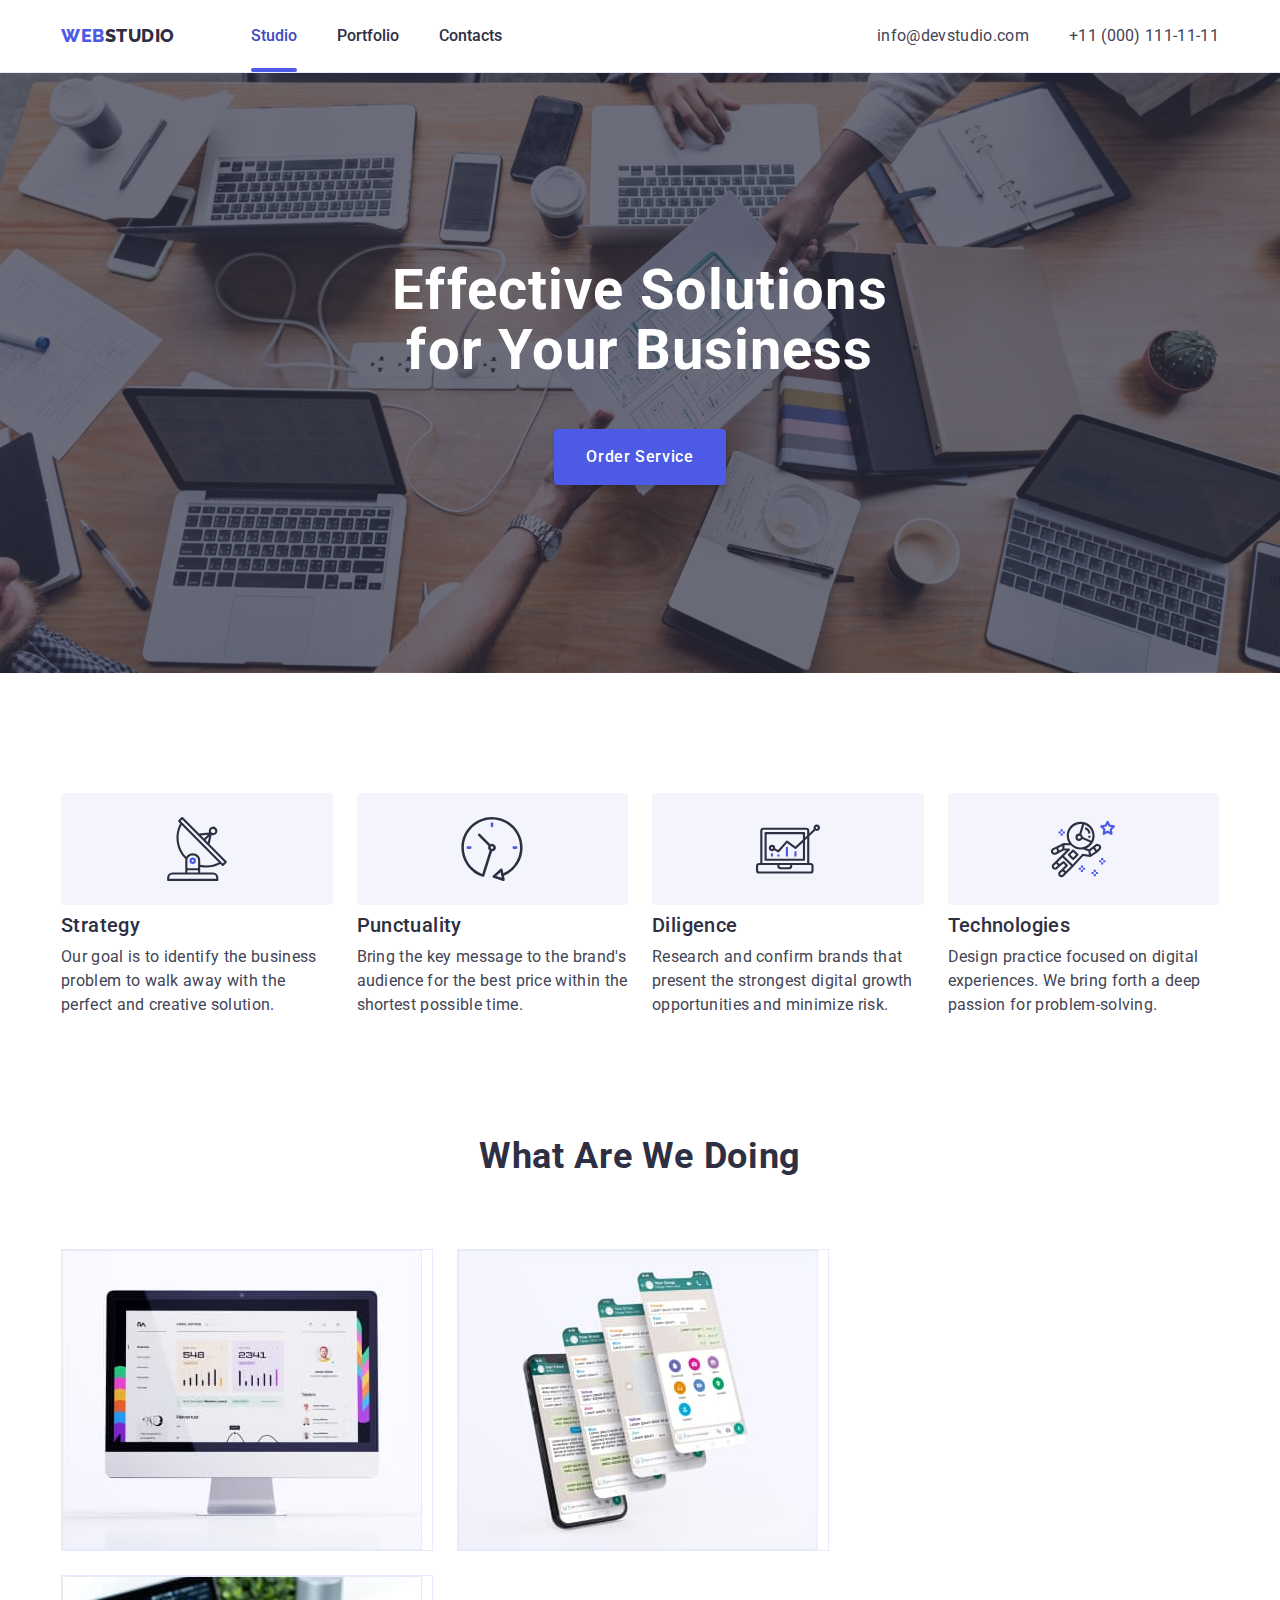
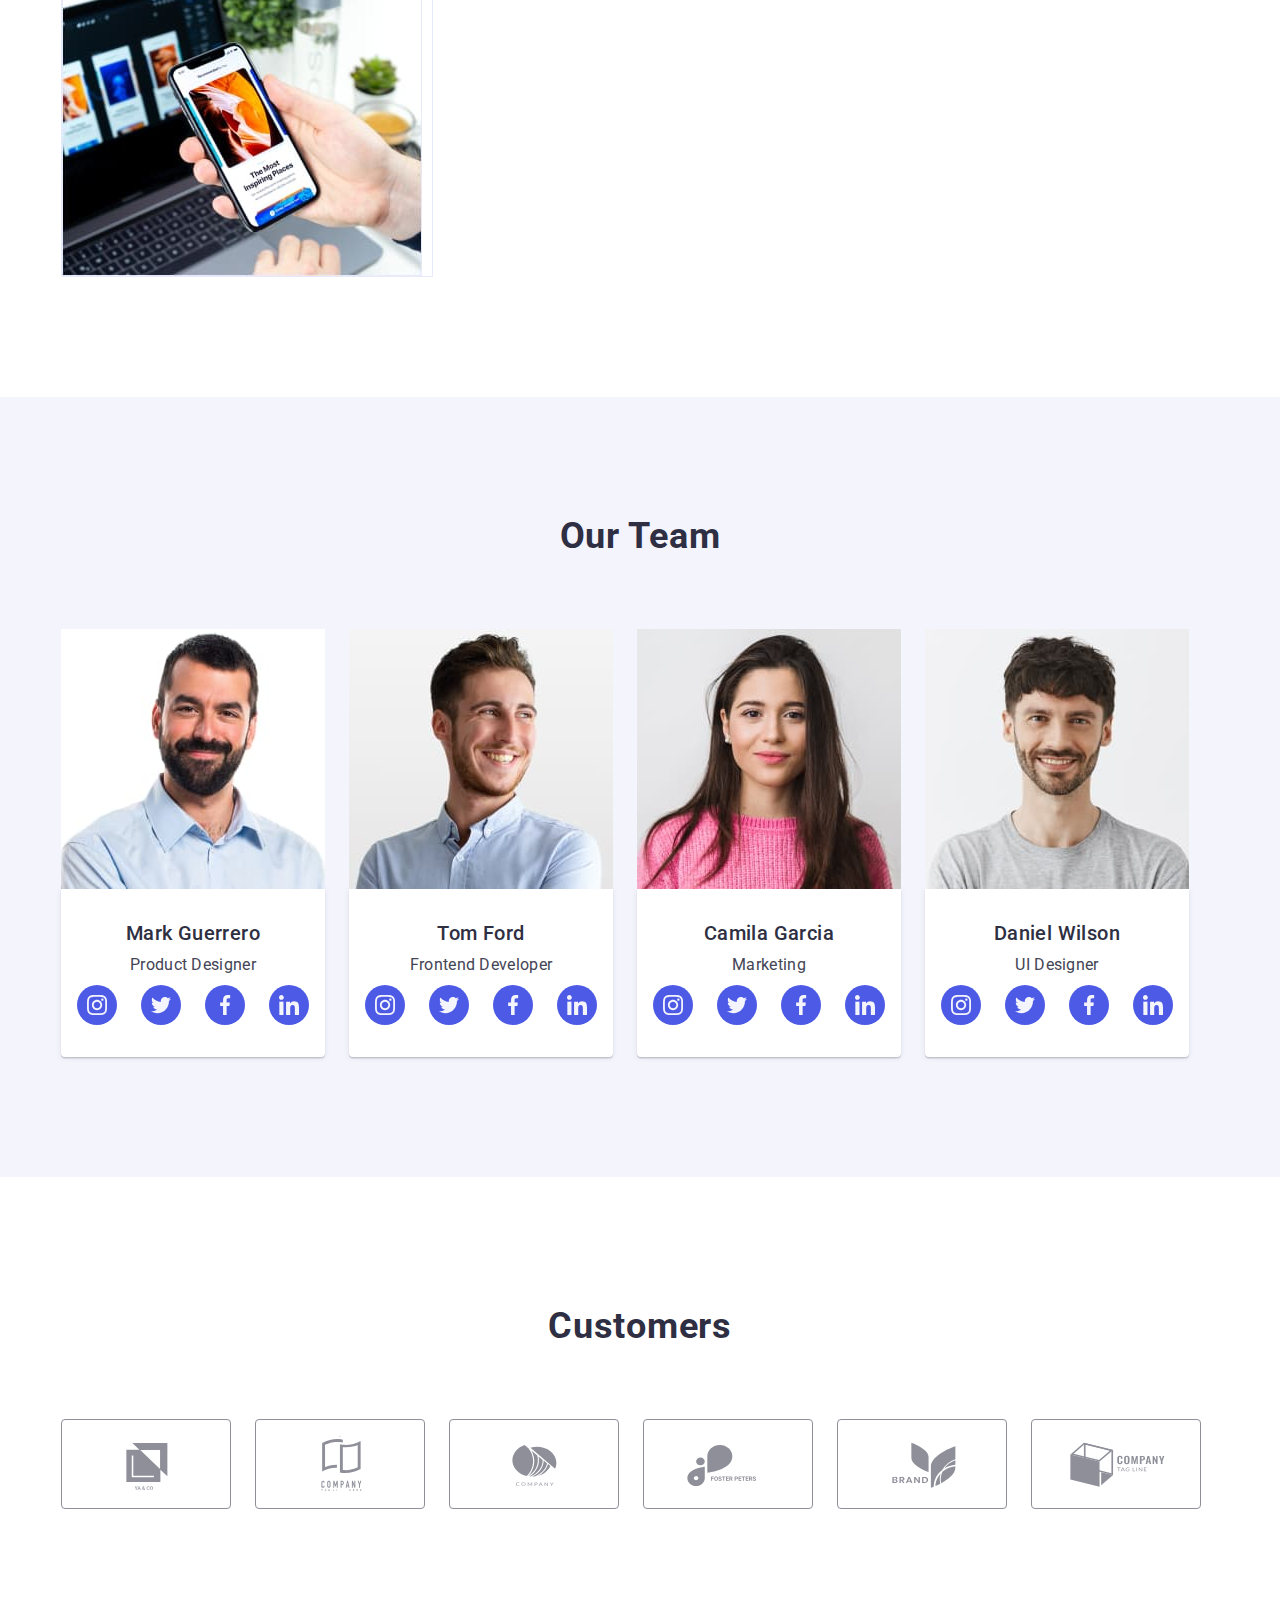
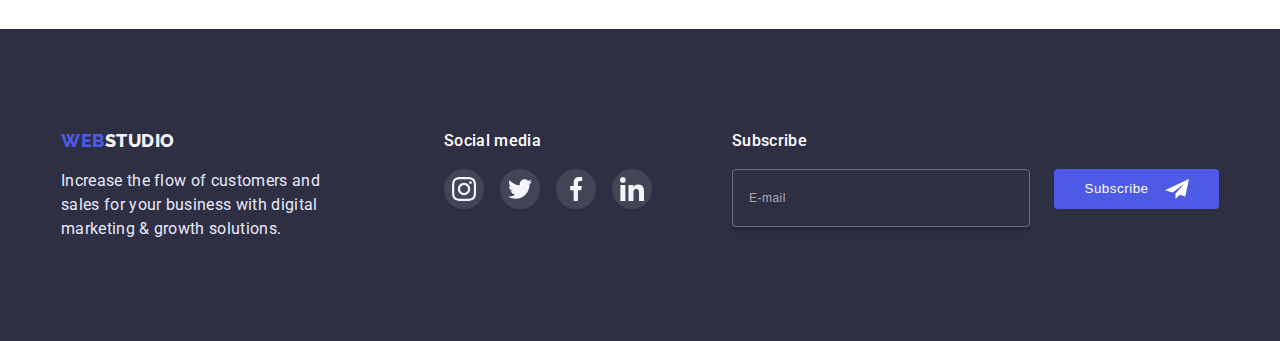
==== index.html @ 71da4181 "Initial commit" ====
<!DOCTYPE html>
<html lang="en">
  <head>
    <meta charset="UTF-8" />
    <meta http-equiv="X-UA-Compatible" content="IE=edge" />
    <meta name="viewport" content="width=device-width, initial-scale=1.0" />
    <title>WebStudio</title>
    <link rel="preconnect" href="https://fonts.googleapis.com" />
    <link rel="preconnect" href="https://fonts.gstatic.com" crossorigin />
    <link
      href="https://fonts.googleapis.com/css2?family=Raleway:wght@800&family=Roboto:wght@400;500;700&display=swap"
      rel="stylesheet"
    />
    <link rel="stylesheet" href="./css/styles.css" />
    <link
      rel="stylesheet"
      href="https://cdnjs.cloudflare.com/ajax/libs/modern-normalize/1.1.0/modern-normalize.min.css"
      integrity="sha512-wpPYUAdjBVSE4KJnH1VR1HeZfpl1ub8YT/NKx4PuQ5NmX2tKuGu6U/JRp5y+Y8XG2tV+wKQpNHVUX03MfMFn9Q=="
      crossorigin="anonymous"
      referrerpolicy="no-referrer"
    />
  </head>
  <body>
    <header class="header">
      <div class="container header-container">
        <a href="" class="logo logo-theme-light link">
          <span class="akcent">web</span>studio
        </a>
        <nav class="header-navigation">
          <ul class="header-list list">
            <li class="header-list-item">
              <a class="header-link link active" href="./index.html">
                Studio
              </a>
            </li>
            <li class="header-list-item">
              <a class="header-link link" href="./portfolio.html">
                Portfolio
              </a>
            </li>
            <li class="header-list-item">
              <a class="header-link link" href=""> Contacts </a>
            </li>
          </ul>
        </nav>
        <address class="header-address">
          <ul class="header-address-list list">
            <li class="header-address-item">
              <a class="header-mail link" href="mailto:info@devstudio.com">
                info@devstudio.com
              </a>
            </li>
            <li class="header-address-item">
              <a class="header-tel link" href="tel:+110001111111">
                +11 (000) 111-11-11
              </a>
            </li>
          </ul>
        </address>
      </div>
    </header>
    <main>
      <!--HERO-->
      <section class="hero">
        <div class="hero-box">
          <h1 class="hero-title">Effective Solutions for Your Business</h1>
          <button class="hero-btn" type="button" data-modal-open>
            Order Service
          </button>
        </div>
      </section>
      <!--Concept-->
      <section class="concept">
        <div class="container concept-container">
          <h2 class="visually-hidden">concept</h2>
          <ul class="concept-list list">
            <li class="concept-item icon-strategy">
              <h3 class="section-heading">Strategy</h3>
              <p class="section-description">
                Our goal is to identify the business problem to walk away with
                the perfect and creative solution.
              </p>
            </li>
            <li class="concept-item icon-punctuality">
              <h3 class="section-heading">Punctuality</h3>
              <p class="section-description">
                Bring the key message to the brand's audience for the best price
                within the shortest possible time.
              </p>
            </li>
            <li class="concept-item icon-diligence">
              <h3 class="section-heading">Diligence</h3>
              <p class="section-description">
                Research and confirm brands that present the strongest digital
                growth opportunities and minimize risk.
              </p>
            </li>
            <li class="concept-item icon-technologies">
              <h3 class="section-heading">Technologies</h3>
              <p class="section-description">
                Design practice focused on digital experiences. We bring forth a
                deep passion for problem-solving.
              </p>
            </li>
          </ul>
        </div>
      </section>
      <!--------------services-------------->
      <section class="services">
        <div class="container">
          <h2 class="services-title section-title">What Are We Doing</h2>
          <ul class="services-list list">
            <li class="services-img">
              <img src="./images/rectange-1a.jpg" alt="PC" width="360" />
            </li>

            <li class="services-img">
              <img
                src="./images/rectange-2a.jpg"
                alt="smartphone"
                width="360"
              />
            </li>
            <li class="services-img">
              <img src="./images/rectange-3a.jpg" alt="laptop" width="360" />
            </li>
          </ul>
        </div>
      </section>
      <!-----------------TEAM--------------------->
      <section class="team">
        <div class="container">
          <h2 class="team-title section-title">Our Team</h2>
          <ul class="team-container list">
            <li class="team-person">
              <img
                class="team-percon-img"
                src="./images/phototeam-1a.jpg"
                alt="Product Designer"
                width="264"
              />
              <div class="team-person-info">
                <h3 class="section-heading">Mark Guerrero</h3>
                <p class="team-person-text section-description">
                  Product Designer
                </p>

                <ul class="social-list">
                  <li class="social-list-item">
                    <a class="social-link" href="">
                      <svg class="social-icon" width="20" height="20">
                        <use href="./images/sprite.svg#icon-instagram"></use>
                      </svg>
                    </a>
                  </li>

                  <li>
                    <a class="social-link" href="">
                      <svg class="social-icon" width="20" height="20">
                        <use href="./images/sprite.svg#icon-twitter"></use>
                      </svg>
                    </a>
                  </li>

                  <li>
                    <a class="social-link" href="">
                      <svg class="social-icon" width="20" height="20">
                        <use href="./images/sprite.svg#icon-facebook"></use>
                      </svg>
                    </a>
                  </li>

                  <li>
                    <a class="social-link" href="">
                      <svg class="social-icon" width="20" height="20">
                        <use href="./images/sprite.svg#icon-linkedin"></use>
                      </svg>
                    </a>
                  </li>
                </ul>
              </div>
            </li>

            <li class="team-person">
              <img
                class="team-percon-img"
                src="./images/phototeam-2a.jpg"
                alt="Frontend Developer"
                width="264"
              />
              <div class="team-person-info">
                <h3 class="section-heading">Tom Ford</h3>
                <p class="team-person-text section-description">
                  Frontend Developer
                </p>
                <ul class="social-list">
                  <li class="social-list-item">
                    <a class="social-link" href="">
                      <svg class="social-icon" width="20" height="20">
                        <use href="./images/sprite.svg#icon-instagram"></use>
                      </svg>
                    </a>
                  </li>

                  <li>
                    <a class="social-link" href="">
                      <svg class="social-icon" width="20" height="20">
                        <use href="./images/sprite.svg#icon-twitter"></use>
                      </svg>
                    </a>
                  </li>

                  <li>
                    <a class="social-link" href="">
                      <svg class="social-icon" width="20" height="20">
                        <use href="./images/sprite.svg#icon-facebook"></use>
                      </svg>
                    </a>
                  </li>

                  <li>
                    <a class="social-link" href="">
                      <svg class="social-icon" width="20" height="20">
                        <use href="./images/sprite.svg#icon-linkedin"></use>
                      </svg>
                    </a>
                  </li>
                </ul>
              </div>
            </li>

            <li class="team-person">
              <img
                class="team-percon-img"
                src="./images/phototeam-3a.jpg"
                alt="Marketing"
                width="264"
              />
              <div class="team-person-info">
                <h3 class="section-heading">Camila Garcia</h3>
                <p class="team-person-text section-description">Marketing</p>
                <ul class="social-list">
                  <li class="social-list-item">
                    <a class="social-link" href="">
                      <svg class="social-icon" width="20" height="20">
                        <use href="./images/sprite.svg#icon-instagram"></use>
                      </svg>
                    </a>
                  </li>

                  <li>
                    <a class="social-link" href="">
                      <svg class="social-icon" width="20" height="20">
                        <use href="./images/sprite.svg#icon-twitter"></use>
                      </svg>
                    </a>
                  </li>

                  <li>
                    <a class="social-link" href="">
                      <svg class="social-icon" width="20" height="20">
                        <use href="./images/sprite.svg#icon-facebook"></use>
                      </svg>
                    </a>
                  </li>

                  <li>
                    <a class="social-link" href="">
                      <svg class="social-icon" width="20" height="20">
                        <use href="./images/sprite.svg#icon-linkedin"></use>
                      </svg>
                    </a>
                  </li>
                </ul>
              </div>
            </li>

            <li class="team-person">
              <img
                class="team-percon-img"
                src="./images/phototeam-4a.jpg"
                alt="UI Designer"
                width="264"
              />
              <div class="team-person-info">
                <h3 class="section-heading">Daniel Wilson</h3>
                <p class="team-person-text section-description">UI Designer</p>
                <ul class="social-list">
                  <li class="social-list-item">
                    <a class="social-link" href="">
                      <svg class="social-icon" width="20" height="20">
                        <use href="./images/sprite.svg#icon-instagram"></use>
                      </svg>
                    </a>
                  </li>

                  <li>
                    <a class="social-link" href="">
                      <svg class="social-icon" width="20" height="20">
                        <use href="./images/sprite.svg#icon-twitter"></use>
                      </svg>
                    </a>
                  </li>

                  <li>
                    <a class="social-link" href="">
                      <svg class="social-icon" width="20" height="20">
                        <use href="./images/sprite.svg#icon-facebook"></use>
                      </svg>
                    </a>
                  </li>

                  <li>
                    <a class="social-link" href="">
                      <svg class="social-icon" width="20" height="20">
                        <use href="./images/sprite.svg#icon-linkedin"></use>
                      </svg>
                    </a>
                  </li>
                </ul>
              </div>
            </li>
          </ul>
        </div>
      </section>
      <!------------------Customers---------------->
      <section class="customers">
        <div class="container">
          <h2 class="customers-title section-title">Customers</h2>
          <ul class="customers-container list">
            <li class="customers-item">
              <a class="customers-logo" href="">
                <svg class="customers-img">
                  <use href="./images/sprite.svg#icon-Logo-klients-yaco"></use>
                </svg>
              </a>
            </li>

            <li class="customers-item">
              <a class="customers-logo" href="">
                <svg class="customers-img">
                  <use
                    href="./images/sprite.svg#icon-Logo-klients-taglinehere"
                  ></use>
                </svg>
              </a>
            </li>

            <li class="customers-item">
              <a class="customers-logo" href="">
                <svg class="customers-img">
                  <use
                    href="./images/sprite.svg#icon-Logo-klients-company"
                  ></use>
                </svg>
              </a>
            </li>

            <li class="customers-item">
              <a class="customers-logo" href="">
                <svg class="customers-img">
                  <use
                    href="./images/sprite.svg#icon-Logo-klients-foster"
                  ></use>
                </svg>
              </a>
            </li>
            <li class="customers-item">
              <a class="customers-logo" href="">
                <svg class="customers-img">
                  <use href="./images/sprite.svg#icon-Logo-klients-brand"></use>
                </svg>
              </a>
            </li>
            <li class="customers-item">
              <a class="customers-logo" href="">
                <svg class="customers-img">
                  <use
                    href="./images/sprite.svg#icon-Logo-klients-tagline"
                  ></use>
                </svg>
              </a>
            </li>
          </ul>
        </div>
      </section>
    </main>
    <!----------------------FOOTER----------------->
    <footer class="footer">
      <div class="footer-container container">
        <div class="footer-logo-box">
          <a class="logo logo-theme-dark link" href=""
            ><span class="akcent">web</span>studio</a
          >
          <p class="footer-text">
            Increase the flow of customers and sales for your business with
            digital marketing & growth solutions.
          </p>
        </div>

        <div class="footer-social-box">
          <p class="footer-heading">Social media</p>
          <ul class="footer-social-list">
            <li class="footer-social-item">
              <a class="social-link" href="">
                <svg class="social-icon" width="24" height="24">
                  <use href="./images/sprite.svg#icon-instagram"></use>
                </svg>
              </a>
            </li>
            <li class="footer-social-item">
              <a class="social-link" href="">
                <svg class="social-icon" width="24" height="24">
                  <use href="./images/sprite.svg#icon-twitter"></use>
                </svg>
              </a>
            </li>
            <li class="footer-social-item">
              <a class="social-link" href="">
                <svg class="social-icon" width="24" height="24">
                  <use href="./images/sprite.svg#icon-facebook"></use>
                </svg>
              </a>
            </li>

            <li class="footer-social-item">
              <a class="social-link" href="">
                <svg class="social-icon" width="24" height="24">
                  <use href="./images/sprite.svg#icon-linkedin"></use>
                </svg>
              </a>
            </li>
          </ul>
        </div>
        <div>
          <p class="footer-heading">Subscribe</p>
          <form class="footer-subscribe-box">
            <input
              type="email"
              class="subscribe-input"
              name="subscribe-email"
              placeholder="E-mail"
            />
            <button class="btn-subscribe" type="submit">Subscribe</button>
          </form>
        </div>
      </div>
    </footer>
    <!--Modal--------------->
    <div class="backdrop is-hidden" data-modal>
      <div class="modal">
        <button class="btn-modal-close" type="button" data-modal-close>
          <svg class="modal-close-icon">
            <use href="./images/sprite.svg#icon-close-black-modal"></use>
          </svg>
        </button>
        <!--Modal-Form------------>
        <form class="modal-form">
          <p class="modal-title">
            Leave your contacts and we will call you back
          </p>
          <label class="modal-field-label">
            <span class="modal-input-text">Name</span>
            <span class="modal-input-wrap-span">
              <input
                class="modal-input"
                name="user-name"
                type="text"
                required
                pattern="^[a-zA-Zа-Я]+$"
                minlength="2"
              />
              <svg class="modal-input-icon pers">
                <use href="./images/sprite.svg#icon-modal-person-black"></use>
              </svg>
            </span>
          </label>

          <label class="modal-input-text" for="Phone">Phone</label>
          <div class="modal-input-wrap-div">
            <input
              class="modal-input"
              name="user-phone"
              type="tel"
              required
              pattern="[0-9]{3}-[0-9]{3}-[0-9]{2}-[0-9]{2}"
              title="xxx-xxx-xx-xx"
              id="Phone"
            />
            <svg class="modal-input-icon phone">
              <use href="./images/sprite.svg#icon-modal-phone-black"></use>
            </svg>
          </div>

          <label class="modal-input-text" for="email">Email</label>
          <div class="modal-input-wrap-div">
            <input
              class="modal-input"
              name="user-email"
              type="email"
              id="email"
            />
            <svg class="modal-input-icon email">
              <use href="./images/sprite.svg#icon-modal-email-black"></use>
            </svg>
          </div>

          <label class="modal-field">
            <span class="modal-input-text"> Comment </span>
            <textarea
              name="user-messege"
              class="modal-form-message"
              placeholder="Text input"
            ></textarea>
          </label>

          <input
            id="user-policy"
            type="checkbox"
            name="user-policy"
            class="modal-form-check visually-hidden"
          />
          <label for="user-policy" class="modal-form-check-desc"
            >I accept the terms and conditions of the&nbsp;<a
              class="policy-link"
              href=""
              >Privacy Policy</a
            >
          </label>

          <button type="submit" class="btn-modal-send">Send</button>
        </form>
      </div>
    </div>

    <script src="./js/modal.js"></script>
  </body>
</html>
---- css/styles.css ----
:root {
  --main-title-color: #2e2f42;
  --second-title-color: #434455;
  --akcent-color: #404bbf;
  --color-theme-dark: #ffffff;
  --theme-dark: #4d5ae5;
  --logo-color-light: #f4f4fd;
  --text-color-light: #e7e9fc;
  --typical-lh: 1.5;
  --typical-ls: 0.02em;
  --custommers-color-norm: #8e8f99;
  --max-width-section: 1440px;
  --h-timing-duration: 250ms;
  --h-timing-function: cubic-bezier(0.4, 0, 0.2, 1);
}

.list {
  list-style: none;
}
.link {
  text-decoration: none;
}
body {
  font-family: 'Roboto', sans-serif;
  margin: 0;
}
/*--Reset settings--*/
h1,
h2,
h3,
p {
  margin-top: 0;
  margin-bottom: 0;
}
ul,
ol {
  margin-top: 0;
  margin-bottom: 0;
  padding-left: 0;
}
img {
  display: block;
}
button {
  cursor: pointer;
}

address {
  font-style: normal;
}
/*---------------------------contanair--*/
.container {
  width: 1158px;
  margin-left: auto;
  margin-right: auto;
  padding-left: 15px;
  padding-right: 15px;
}

/*---------------------------------COMPONENTS--*/
.section-title {
  font-size: 36px;
  line-height: 1.11;
  letter-spacing: var(--typical-ls);
  color: var(--main-title-color);
  text-align: center;
}
.section-heading {
  font-size: 20px;
  font-weight: 500;
  line-height: 1.2;
  letter-spacing: var(--typical-ls);
  color: var(--main-title-color);
  margin-bottom: 8px;
}
.section-description {
  line-height: var(--typical-lh);
  letter-spacing: var(--typical-ls);
  color: var(--second-title-color);
}
.logo {
  font-family: 'Raleway', sans-serif;
  font-size: 18px;
  font-weight: 800;
  line-height: 1.33;
  letter-spacing: 0.03em;
  text-transform: uppercase;
}
.logo-theme-light {
  margin-right: 76px;

  color: var(--main-title-color);
}
.logo-theme-dark {
  /*--margin-bottom: 100px;--*/
  color: var(--logo-color-light);
}
.visually-hidden {
  position: absolute;
  width: 1px;
  height: 1px;
  margin: -1px;
  border: 0;
  padding: 0;

  white-space: nowrap;
  clip-path: inset(100%);
  clip: rect(0 0 0 0);
  overflow: hidden;
}
span.akcent {
  color: var(--theme-dark);
}
/*==================================\COMPONENTS=====*/

/*--------------------------------------HEADER------*/
.header {
  border-bottom: 1px solid var(--text-color-light);
}

.header-link {
  display: block;
  font-weight: 500;
  /*font-size: 16px;*/
  line-height: var(--typical-lh);
  color: var(--main-title-color);
  transition-property: color;
  transition-duration: var(--h-timing-duration);
  transition-timing-function: var(--h-timing-function);
}
.active {
  position: relative;
  color: var(--akcent-color);
}

.active::after {
  position: absolute;
  left: 0;
  bottom: -24px;
  content: '';
  display: block;

  width: 100%;
  height: 4px;
  background: var(--theme-dark);
  border-radius: 2px;

  /*margin: 0 auto;
  margin-top: 24px;*/
}

.header-link:hover,
.header-link:focus {
  color: var(--akcent-color);
}

.header-mail,
.header-tel {
  line-height: var(--typical-lh);
  letter-spacing: var(--typical-ls);
  color: var(--second-title-color);

  transition-property: color;
  transition-duration: var(--h-timing-duration);
  transition-timing-function: var(--h-timing-function);
}
.header-mail:hover,
.header-mail:focus {
  color: var(--akcent-color);
}
.header-tel:hover,
.header-tel:focus {
  color: var(--akcent-color);
}

.header-container {
  display: flex;
  align-items: center;
  /*justify-content: space-between;*/
  padding-top: 24px;
  padding-bottom: 24px;
}

.header-list {
  display: flex;
  gap: 40px;
}
/* як альтернатива для "gap" можливі варіанти: 
.header-list-item:not(:last-child) {
  margin-right: 40px;
}
або
.header-list .header-list-item + .header-list-item {
  margin-left: 40px;
}
--*/
.header-list-item {
  position: relative;
}

.header-address-list {
  display: flex;
  gap: 40px;
}
/*Або варіант відступу емейл та телеф: 
.header-address-item:not(:last-child) {
  margin-right: 40px;
}*/
.header-address {
  margin-left: auto;
}

/*=================================/HEADER======*/

/*---------------------------------------HERO----*/
.hero {
  padding-top: 188px;
  padding-bottom: 188px;

  background-color: var(--main-title-color);
  text-align: center;
  max-width: var(--max-width-section);
  margin-right: auto;
  margin-left: auto;

  background-image: linear-gradient(
      rgba(46, 47, 66, 0.7),
      rgba(46, 47, 66, 0.7)
    ),
    url(../images/people-office-heder-orig-min.jpg);
  background-repeat: no-repeat;
  background-position: center;
  background-size: cover;

  /*outline: 1px solid hsl(0, 95%, 50%);*/
}
.hero-box {
  margin-left: auto;
  margin-right: auto;

  width: 496px;
}
.hero-title {
  margin-bottom: 48px;

  font-family: 'Roboto';
  font-size: 56px;
  line-height: 1.07;
  letter-spacing: var(--typical-ls);
  color: var(--color-theme-dark);
}
.hero-btn {
  padding-top: 16px;
  padding-bottom: 16px;
  padding-left: 32px;
  padding-right: 32px;
  border-radius: 4px;
  border: none;

  font-family: inherit;
  font-size: 16px;
  font-weight: 500;
  line-height: var(--typical-lh);
  letter-spacing: 0.04em;
  color: var(--color-theme-dark);
  background-color: var(--theme-dark);
  box-shadow: 0px 4px 4px rgba(0, 0, 0, 0.15);

  transition-property: background-color;
  transition-duration: var(--h-timing-duration);
  transition-timing-function: var(--h-timing-function);
}

.hero-btn:hover,
.hero-btn:focus {
  background-color: var(--akcent-color);
  /*box-shadow: 0px 4px 4px rgba(0, 0, 0, 0.15);*/
}

/*================================/HERO=======*/

/*-----------------------------------Concept--*/
.concept {
  padding-top: 120px;
  padding-bottom: 120px;
}

.concept-list {
  display: flex;
  flex-wrap: wrap;
  gap: 24px;
}
/* Як варіант замість gap:
.concept-item {
  width: calc((100% - 72px) / 4);
  margin-right: 24px;
}
.concept-item:nth-child(4) {
  margin-right: 0;
}
*/
.concept-item {
  width: calc((100% - 72px) / 4);
}
.concept-item::before {
  display: block;
  content: '';
  height: 112px;
  border-radius: 4px;
  background-color: var(--logo-color-light);
  background-position: center;
  background-repeat: no-repeat;
  background-size: 64px;
  margin-bottom: 8px;
}
.icon-strategy::before {
  background-image: url(../images/antenna.svg);
}
.icon-punctuality::before {
  background-image: url(../images/clock.svg);
}
.icon-diligence::before {
  background-image: url(../images/diagram.svg);
}
.icon-technologies::before {
  background-image: url(../images/astronaut.svg);
}
/*--------------------------------------services--*/
.services {
  padding-bottom: 120px;
}
.services-list {
  display: flex;
  flex-wrap: wrap;
  gap: 24px;
}
.services-title {
  margin-bottom: 72px;
}
.services-img {
  border: 1px solid var(--text-color-light);
  width: calc((100% - 48px - 0px) / 3);
}

/*----------------------------------------TEAM----*/
.team {
  padding-top: 120px;
  padding-bottom: 120px;
  max-width: var(--max-width-section);
  margin-right: auto;
  margin-left: auto;

  background-color: var(--logo-color-light);
}
.team-title {
  margin-bottom: 72px;
}
.team-container {
  display: flex;
  flex-wrap: wrap;
  gap: 24px;
}
.team-person {
  max-width: calc((100% - 72px) / 4);
}
.team-person {
  /*text-align: center;*/
}

.team-person-info {
  padding-top: 32px;
  padding-bottom: 32px;
  box-shadow: 0px 1px 6px rgba(46, 47, 66, 0.08),
    0px 1px 1px rgba(46, 47, 66, 0.16), 0px 2px 1px rgba(46, 47, 66, 0.08);
  border-radius: 0px 0px 4px 4px;

  background-color: var(--color-theme-dark);
  text-align: center;
}
.team-person-text {
  margin-bottom: 8px;
}
.social-list {
  list-style: none;
  display: flex;
  justify-content: center;
  /*align-items: center;*/
  gap: 24px;
}
.social-list-item {
}
.social-link {
  display: flex;
  justify-content: center;
  align-items: center;
  width: 40px;
  height: 40px;
  border-radius: 50%;
}
.social-list .social-link {
  background-color: var(--theme-dark);

  transition-property: background-color;
  transition-duration: var(--h-timing-duration);
  transition-timing-function: var(--h-timing-function);
}
/*можна виконати як background-image у посиланні 
social-link задавши посиланню висоту і ширину,
 але не буде динамічного кольору*/

.social-link:hover,
.social-link:focus {
  background-color: var(--akcent-color);
}
.social-icon {
}
/*==========================================/TEAM===*/
/*------------------------------------------Customers--*/
.customers {
  padding-top: 130px;
  padding-bottom: 120px;
}
.customers-title {
  margin-bottom: 72px;
}
.customers-container {
  display: flex;
  flex-wrap: wrap;
  gap: 24px;
  /*justify-content: center;*/
}
.customers-item {
}
.customers-logo {
  display: flex;
  justify-content: center;
  align-items: center;
  width: 168px;
  height: 88px;
  border: 1px solid var(--custommers-color-norm);
  border-radius: 4px;

  transition-property: border-color;
  transition-duration: var(--h-timing-duration);
  transition-timing-function: var(--h-timing-function);
}
.customers-logo:hover,
.customers-logo:focus {
  border-color: var(--akcent-color);
}
.customers-img {
  width: 104px;
  height: 56px;
  fill: var(--custommers-color-norm);

  transition-property: fill;
  transition-duration: var(--h-timing-duration);
  transition-timing-function: var(--h-timing-function);
}
.customers-logo:hover .customers-img,
.customers-logo:focus .customers-img {
  fill: var(--akcent-color);
}

/*------------------------------------------FOOTER--*/
.footer {
  padding-top: 100px;
  padding-bottom: 100px;
  max-width: var(--max-width-section);
  margin-right: auto;
  margin-left: auto;

  background-color: var(--main-title-color);
}
.footer-text {
  margin-top: 16px;

  line-height: var(--typical-lh);
  letter-spacing: var(--typical-ls);
  color: var(--text-color-light);
  max-width: 264px;
}
.footer-container {
  display: flex;
}
.footer-logo-box {
  /*display: inline-block;*/
  margin-right: 120px;
}
.footer-social-box {
  margin-right: 80px;
  /*display: inline-block;
  max-width: 208px;
  vertical-align: top;*/
}
.footer-heading {
  font-weight: 500;
  line-height: var(--typical-lh);
  letter-spacing: var(--typical-ls);
  color: var(--color-theme-dark);
  margin-bottom: 16px;
  

}
.footer-social-list {
  list-style: none;
  display: flex;
  gap: 16px;
}
.footer-social-list .social-link {
  background-color: rgba(255, 255, 255, 0.1);
  transition-property: background-color;
  transition-duration: var(--h-timing-duration);
  transition-timing-function: var(--h-timing-function);
}
.footer-social-list .social-link:hover,
.footer-social-list .social-link:focus {
  background-color: #31d0aa;
}
.footer-social-item {
}

.footer-subscribe-box {
  display: flex;
  gap: 24px;
  }

.subscribe-input {
  width: 264px;
  height: 40px;
  color: var(--color-theme-dark);
  background-color: inherit;
  padding-top: 8px;
  padding-bottom: 8px;
  padding-left: 16px;
  padding-right: 16px;
  border: 1px solid rgba(255, 255, 255, 0.3);
  box-shadow: 0px 4px 4px rgba(0, 0, 0, 0.15);
  border-radius: 4px;
  drop-shadow
}
.subscribe-input::placeholder {
  font-weight: 400;
  font-size: 12px;
  line-height: 2;
  letter-spacing: 0.04em;
  color: rgba(255, 255, 255, 0.6);
  
  
  
}
.footer-subscribe-box {
  
}

.btn-subscribe {
  display: flex;
  gap: 16px;
  width: 165px;
  height: 40px;
  justify-content: center;
  align-items: center;
  font-weight: 500;
  line-height: var(--typical-lh);
  letter-spacing: 0.04em;
  color: var(--color-theme-dark);
  background: var(--theme-dark);
  border-radius: 4px;
  padding-top: 8px;
  padding-bottom: 8px;
  padding-left: 24px;
  padding-right: 24px;
  border-style:none ;
  transition: background-color var(--h-timing-duration) var(--h-timing-function);
}
.btn-subscribe:hover,
.btn-subscribe:focus {
  background-color: var(--akcent-color);
  /*box-shadow: 0px 4px 4px rgba(0, 0, 0, 0.15);*/
}
.btn-subscribe::after {
  content: "";
  display: block;
  width: 24px;
  height: 24px;
  background-color: inherit;
  background-image: url(../images/futer-send-icon.svg);
  background-repeat: no-repeat;
  background-position: 50% 50%;
  background-size: contain;
}

 
/*=========================================/FOOTER==*/
/*--------------------------------------PORTFOLIO---*/
.portfolio-section {
  padding-top: 96px;
  padding-bottom: 120px;
}
.portfolio-box {
}
.filter {
  margin-bottom: 72px;

  display: flex;
  gap: 24px;
  justify-content: center;
}
.filter-btn {
  padding: 12px 24px;

  color: var(--theme-dark);
  font-family: inherit;
  font-size: 16px;
  background-color: var(--logo-color-light);
  font-weight: 500;
  letter-spacing: 0.04em;
  line-height: var(--typical-lh);
  border: 1px solid var(--text-color-light);
  border-radius: 4px;

  transition-property: background-color, color, border-color, box-shadow;
  transition-duration: var(--h-timing-duration);
  transition-timing-function: var(--h-timing-function);
}
.filter-btn:hover,
.filter-btn:focus {
  background-color: var(--akcent-color);
  color: var(--color-theme-dark);
  border-color: transparent;
  box-shadow: 0px 3px 1px rgba(0, 0, 0, 0.1), 0px 2px 1px rgba(0, 0, 0, 0.08),
    0px 2px 2px rgba(0, 0, 0, 0.12);
}

.examples {
  display: flex;
  flex-wrap: wrap;
  gap: 24px;
}
.example {
  width: calc((100% - 48px) / 3);
  background: var(--color-theme-dark);
}
.example:not(:nth-child(-n + 3)) {
  margin-top: 24px;
}
.example-link {
  display: block;

  transition-property: box-shadow;
  transition-duration: var(--h-timing-duration);
  transition-timing-function: var(--h-timing-function);
}
.example-link:hover,
.example-link:focus {
  box-shadow: 0px 1px 6px rgba(46, 47, 66, 0.08),
    0px 1px 1px rgba(46, 47, 66, 0.16), 0px 2px 1px rgba(46, 47, 66, 0.08);
}
.example-img {
  width: 100%;
}

.exam-description {
  padding-top: 32px;
  padding-bottom: 32px;
  padding-left: 16px;
  padding-right: 16px;

  border-bottom: 1px solid var(--text-color-light);
  border-left: 1px solid var(--text-color-light);
  border-right: 1px solid var(--text-color-light);
}
.example-coment {
}
/*----------------------------------------Overlay--*/
.example-link-overlay {
  position: relative;
  overflow: hidden;
}
.overlay {
  position: absolute;
  top: 0;
  left: 0;
  height: 100%;
  overflow: auto;

  transform: translate(0, 100%);
  transition: transform var(--h-timing-duration) var(--h-timing-function);

  font-weight: 400;
  font-size: 16px;
  line-height: var(--typical-lh);
  letter-spacing: var(--typical-ls);
  color: var(--logo-color-light);
  background: var(--theme-dark);

  padding-top: 40px;
  padding-left: 32px;
  padding-right: 32px;
}
.example-link:hover .overlay,
.example-link:focus .overlay {
  transform: translate(0, 0);
}



/*----------------------------------------Modal--*/

.backdrop {
  position: fixed;
  top: 0;
  width: 100%;
  height: 100%;
  background-color: rgba(46, 47, 66, 0.4);
  transition: opacity 300ms linear, visibility 300ms linear;
}

.modal {
  position: absolute;
  top: 50%;
  left: 50%;
  transform: translate(-50%, -50%) scale(1);
  transition: transform 300ms linear;
  width: 408px;
  min-height: 576px;
  background: #fcfcfc;
  box-shadow: 0px 1px 1px rgba(0, 0, 0, 0.14), 0px 1px 3px rgba(0, 0, 0, 0.12),
    0px 2px 1px rgba(0, 0, 0, 0.2);
  border-radius: 4px;
  padding-top: 24px;
  padding-left: 24px;
  padding-right: 24px;
  padding-bottom: 24px;
}
/*--Стан схованої модалки:--*/
.backdrop.is-hidden .modal {
  transform: translate(-50%, -50%) scale(0);
}

.btn-modal-close {
  display: flex;
  justify-content: center;
  align-items: center;
  width: 24px;
  height: 24px;
  border-radius: 50%;
  background: var(--text-color-light);
  border: 1px solid rgba(0, 0, 0, 0.1);

  margin-left: auto;
  margin-bottom: 24px;
  padding: 0;
  transition: background var(--h-timing-duration) var(--h-timing-function);
}
.btn-modal-close:focus,
.btn-modal-close:hover {
  background: var(--akcent-color);
}
.modal-close-icon {
  width: 8px;
  height: 8px;
  transition: fill var(--h-timing-duration) var(--h-timing-function);
}
.btn-modal-close:focus .modal-close-icon,
.btn-modal-close:hover .modal-close-icon {
  fill: var(--color-theme-dark);
}
.is-hidden {
  opacity: 0;
  visibility: hidden;
  pointer-events: none;
}
/*--замість is-hidden можна display:none,
але він не анімується*/

/*-----------------------------------------Modal-Form--*/
.modal-form {
}
.modal-title {
  font-weight: 500;
  /*font-size: 16px;*/
  line-height: var(--typical-lh);
  letter-spacing: var(--typical-ls);
  color: var(--main-title-color);
  margin-bottom: 16px;
  text-align: center;
}
.modal-field-label {
  display: block;
  margin-bottom: 8px;
}
.modal-input-text {
  display: block;
  
  font-size: 12px;
  line-height: 1.33;
  color: var(--custommers-color-norm);
  letter-spacing: 0.04em;
  margin-bottom: 4px;
}
.modal-input-wrap-span {
  position: relative;
  /*--margin-bottom: 8px;--*/
  display: block;
}
.modal-input-wrap-div {
  position: relative;
  margin-bottom: 8px;
  display: block;
}

.modal-input {
  width: 100%;
  height: 40px;
  border: 1px solid rgba(33, 33, 33, 0.2);
  border-radius: 4px;
  padding-left: 38px;
  padding-right: 16px;
  padding-top: 8px;
  padding-bottom: 8px;
  transition: border-color var(--h-timing-duration);
}
.modal-input:focus {
  outline: none;
  border-color: var(--theme-dark);
}
.modal-input:focus + .modal-input-icon {
  fill: var(--theme-dark);
}
.modal-input-icon {
  position: absolute;
  top: 50%;
  left: 16px;
  transform: translatey(-50%);
  transition: background-color var(--h-timing-duration) var(--h-timing-function);
}
.pers {
  width: 18px;
  height: 18px;
}
.phone,
.email {
  width: 18px;
  height: 24px;
}
.modal-field {
  display: block;
  margin-bottom: 16px;
}
.btn-modal-send {
  min-width: 169px;
  height: 56px;
  background: var(--theme-dark);
  font-weight: 500;
  /*font-size: 16px;*/
  line-height: var(--typical-lh);
  box-shadow: 0px 4px 4px rgba(0, 0, 0, 0.15);
  border-radius: 4px;
  border-style: none;
  color: var(--color-theme-dark);
  letter-spacing: 0.04em;
  /*--text-align: center;--*/
  padding-left: 16px;
  padding-right: 16px;

  display: block;
  margin-left: auto;
  margin-right: auto;
  transition: background-color var(--h-timing-duration) var(--h-timing-function);
}

.btn-modal-send:hover,
.btn-modal-send:focus {
  background-color: var(--akcent-color);
 }
.modal-form-message {
  width: 100%;
  height: 120px;
  resize: none;
  border: 1px solid rgba(33, 33, 33, 0.2);
  border-radius: 4px;
  padding-top: 8px;
  padding-bottom: 8px;
  padding-left: 16px;
  padding-right: 16px;
  transition: border-color var(--h-timing-duration);
  display: block;
  
}
/*--Зміна властивостей текста placeholder--*/
.modal-form-message::placeholder {
  font-size: 12px;
  line-height: 1.33;
  color: rgba(117, 117, 117, 0.5);
}

.modal-form-message:focus {
  outline: none;
  border-color: var(--theme-dark);
  letter-spacing: 0.04em;
  
}

.modal-form-check-desc {
  display: flex;
  align-items: center;

  
  font-size: 12px;
  line-height: 1.33;
  letter-spacing: 0.04em;
  color: #757575;
  margin-bottom: 24px;
}
/*--Створення пробілу (коли схлопнулись флекс елементи з текстом)
&nbsp - це оригінальний пробіл від браузера--*/
.policy-link {
  color: var(--theme-dark);
}
.modal-form-check-desc::before {
  content: '';
  width: 16px;
  height: 16px;
  border: 1.25px solid var(--main-title-color);
  border-radius: 2px;
  margin-right: 8px;
  display: block;
}
.modal-form-check:checked + .modal-form-check-desc::before {
  background-color: var(--akcent-color);
  border: 1.25px solid var(--akcent-color);
  border-radius: 2px;
  background-image: url(../images/modal-sign-mark.svg);
  background-repeat: no-repeat;
  background-position: 50% 50%;
}
/*--Сховати оригінальний чекбокс - додати йому клас --*/
/*--Фокус на чекбокс - (має бути на інтерактивних елементах) -
на бефор повісити фокус не можна. Робимо фейковий фокус--*/
.modal-form-check:focus + .modal-form-check-desc::before {
  outline: none;
  border-color: var(--theme-dark);
}
/*--інший варіант фейкового фокусу - створити лейбл, вставити 
svg іконку з опасіті 0, і при чек змінювати опасіті на 1--*/
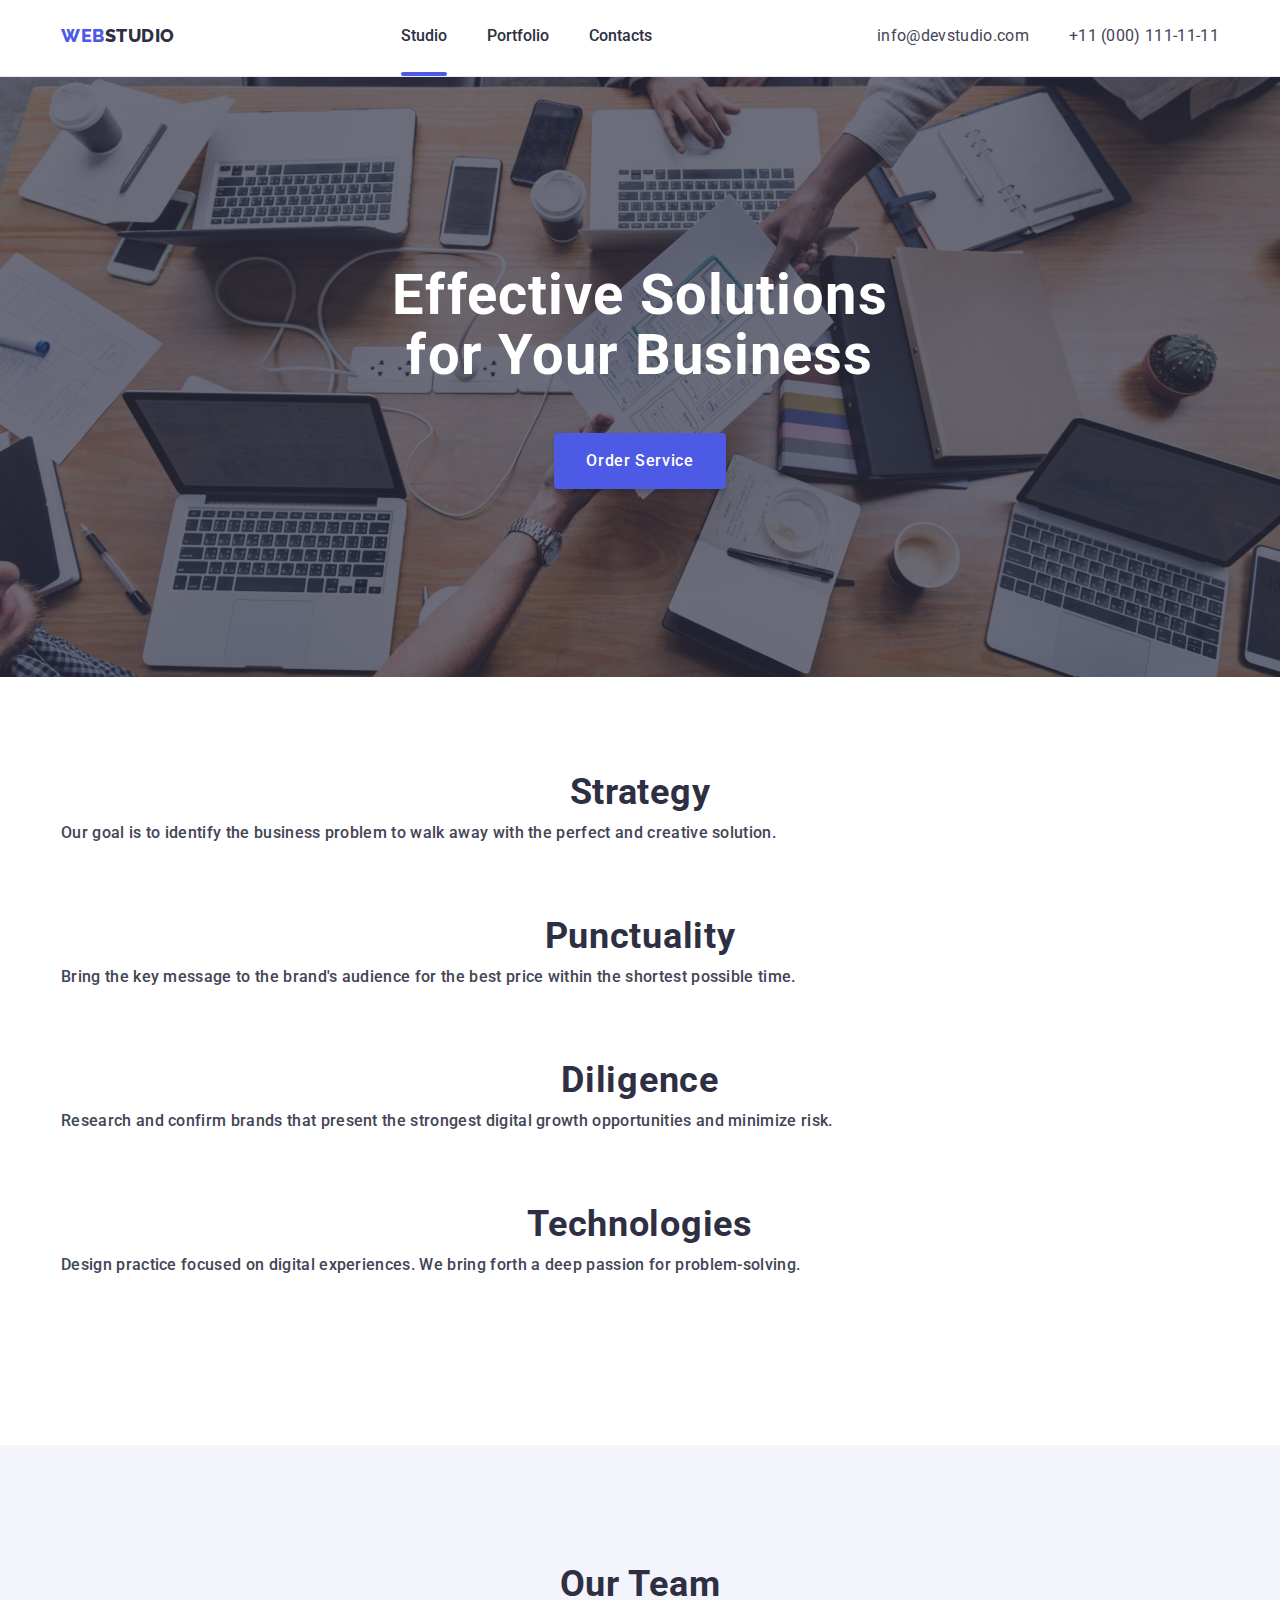
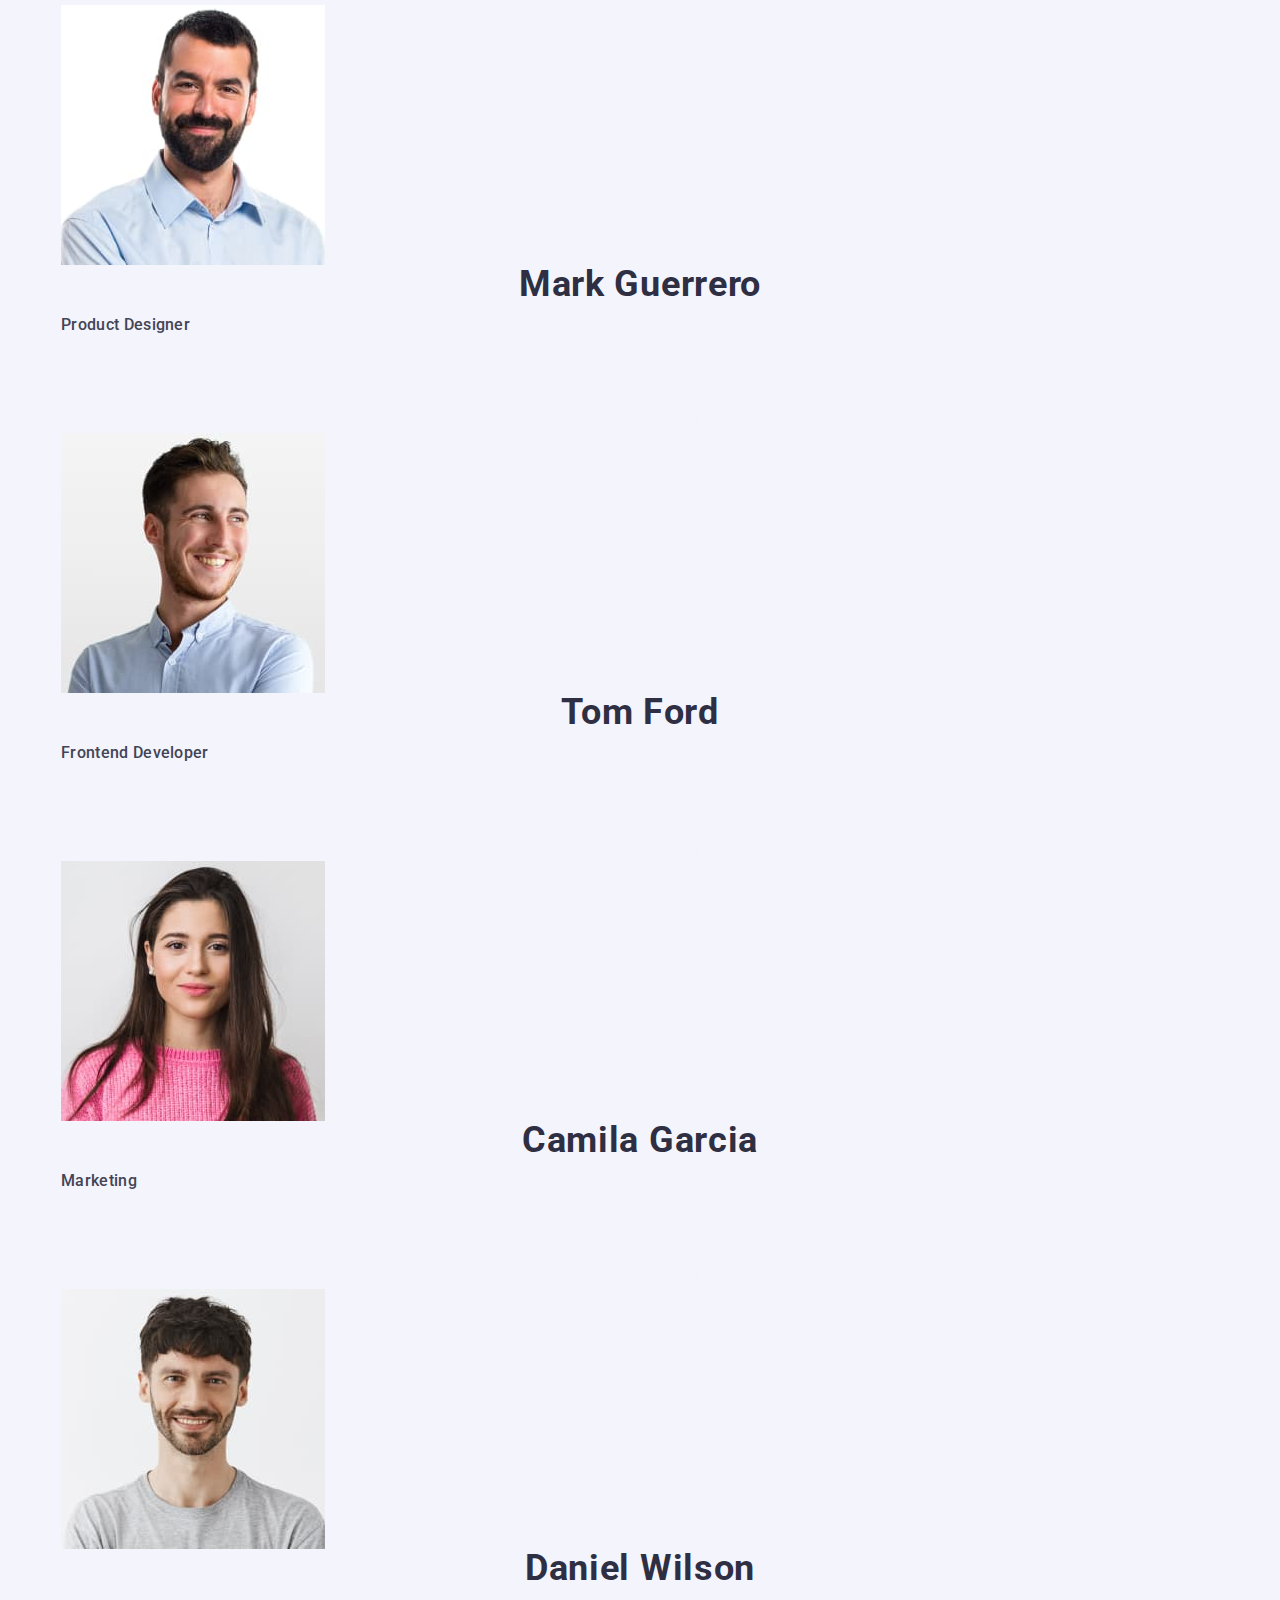
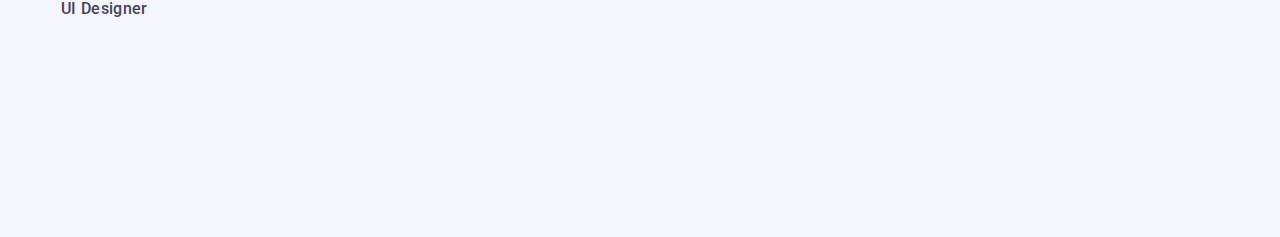
==== commit 37b0129f: "ДЗ-7(v1_05.03.2023)" ====
--- a/index.html
+++ b/index.html
@@ -12,6 +12,9 @@
       rel="stylesheet"
     />
     <link rel="stylesheet" href="./css/styles.css" />
+    <link rel="stylesheet" href="./css/mobile.css" />
+    <link rel="stylesheet" href="./css/tablet.css" />
+    <link rel="stylesheet" href="./css/desktop.css" />
     <link
       rel="stylesheet"
       href="https://cdnjs.cloudflare.com/ajax/libs/modern-normalize/1.1.0/modern-normalize.min.css"
@@ -23,7 +26,7 @@
   <body>
     <header class="header">
       <div class="container header-container">
-        <a href="" class="logo logo-theme-light link">
+        <a href="./index.html" class="logo logo-theme-light link">
           <span class="akcent">web</span>studio
         </a>
         <nav class="header-navigation">
@@ -57,6 +60,85 @@
             </li>
           </ul>
         </address>
+        <button class="header-btn" type="button" data-menu-open>
+          <svg class="header-btn-icon" width="32" height="22">
+            <use href="./images/sprite.svg#icon-header-menu-hamburg"></use>
+          </svg>
+        </button>
+      </div>
+      <!----------------Mobile-Menu------------->
+      <div class="mobile-menu is-hidden" data-menu>
+        <div class="container mobile-menu-box">
+          <button class="mobile-menu-close-btn" data-menu-close>
+            <svg class="mobile-menu-close-icon">
+              <use href="./images/sprite.svg#icon-close-black-modal"></use>
+            </svg>
+          </button>
+          <div class="">
+            <ul class="list">
+              <li class="mobile-menu-item">
+                <a class="mobile-menu-link link" href="./index.html">Studio</a>
+              </li>
+              <li class="mobile-menu-item">
+                <a class="mobile-menu-link link" href="./portfolio.html"
+                  >Portfolio</a
+                >
+              </li>
+              <li class="mobile-menu-item">
+                <a class="mobile-menu-link link active">Contacts</a>
+              </li>
+            </ul>
+          </div>
+          <div class="mobile-menu-social-box">
+            <address class="mobile-address">
+              <ul class="mobile-address-list list">
+                <li class="mobile-address-item">
+                  <a class="mobile-tel link" href="tel:+110001111111">
+                    +11 (000) 111-11-11
+                  </a>
+                </li>
+                <li class="mobile-address-item">
+                  <a class="mobile-mail link" href="mailto:info@devstudio.com">
+                    info@devstudio.com
+                  </a>
+                </li>
+              </ul>
+            </address>
+            <ul class="social-list">
+              <li class="social-list-item">
+                <a class="social-link" href="">
+                  <svg class="social-icon" width="24" height="24">
+                    <use href="./images/sprite.svg#icon-instagram"></use>
+                  </svg>
+                </a>
+              </li>
+
+              <li>
+                <a class="social-link" href="">
+                  <svg class="social-icon" width="24" height="24">
+                    <use href="./images/sprite.svg#icon-twitter"></use>
+                  </svg>
+                </a>
+              </li>
+
+              <li>
+                <a class="social-link" href="">
+                  <svg class="social-icon" width="24" height="24">
+                    <use href="./images/sprite.svg#icon-facebook"></use>
+                  </svg>
+                </a>
+              </li>
+
+              <li>
+                <a class="social-link" href="">
+                  <svg class="social-icon" width="24" height="24">
+                    <use href="./images/sprite.svg#icon-linkedin"></use>
+                  </svg>
+                </a>
+              </li>
+            </ul>
+          </div>
+        </div>
       </div>
     </header>
     <main>
@@ -106,7 +188,7 @@
         </div>
       </section>
       <!--------------services-------------->
-      <section class="services">
+      <!-- <section class="services">
         <div class="container">
           <h2 class="services-title section-title">What Are We Doing</h2>
           <ul class="services-list list">
@@ -126,7 +208,7 @@
             </li>
           </ul>
         </div>
-      </section>
+      </section> -->
       <!-----------------TEAM--------------------->
       <section class="team">
         <div class="container">
@@ -324,7 +406,7 @@
         </div>
       </section>
       <!------------------Customers---------------->
-      <section class="customers">
+      <!-- <section class="customers">
         <div class="container">
           <h2 class="customers-title section-title">Customers</h2>
           <ul class="customers-container list">
@@ -383,10 +465,10 @@
             </li>
           </ul>
         </div>
-      </section>
+      </section> -->
     </main>
     <!----------------------FOOTER----------------->
-    <footer class="footer">
+    <!-- <footer class="footer">
       <div class="footer-container container">
         <div class="footer-logo-box">
           <a class="logo logo-theme-dark link" href=""
@@ -445,7 +527,7 @@
           </form>
         </div>
       </div>
-    </footer>
+    </footer> -->
     <!--Modal--------------->
     <div class="backdrop is-hidden" data-modal>
       <div class="modal">
@@ -533,6 +615,7 @@
       </div>
     </div>
 
-    <script src="./js/modal.js"></script>
+    <!-- <script src="./js/modal.js"></script> -->
+    <script src="./js/mobile-menu.js"></script>
   </body>
 </html>
--- a/css/styles.css
+++ b/css/styles.css
@@ -24,7 +24,7 @@
   font-family: 'Roboto', sans-serif;
   margin: 0;
 }
-/*--Reset settings--*/
+/*-----------------------------Reset settings--*/
 h1,
 h2,
 h3,
@@ -44,20 +44,38 @@
 button {
   cursor: pointer;
 }
-
 address {
   font-style: normal;
 }
-/*---------------------------contanair--*/
+
+/*---------------------------------COMPONENTS--*/
 .container {
-  width: 1158px;
-  margin-left: auto;
-  margin-right: auto;
   padding-left: 15px;
   padding-right: 15px;
 }
-
-/*---------------------------------COMPONENTS--*/
+.logo-theme-light {
+  color: var(--main-title-color);
+}
+.logo {
+  font-family: 'Raleway', sans-serif;
+  font-size: 18px;
+  font-weight: 800;
+  line-height: calc(21 / 18);
+  letter-spacing: 0.03em;
+  text-transform: uppercase;
+}
+span.akcent {
+  color: var(--theme-dark);
+}
+.social-list {
+  list-style: none;
+  display: flex;
+  justify-content: center;
+  gap: 24px;
+}
+.active {
+  color: var(--akcent-color);
+}
 .section-title {
   font-size: 36px;
   line-height: 1.11;
@@ -66,35 +84,27 @@
   text-align: center;
 }
 .section-heading {
-  font-size: 20px;
-  font-weight: 500;
-  line-height: 1.2;
+  font-size: 36px;
+  font-weight: 700;
+  line-height: 1.11;
   letter-spacing: var(--typical-ls);
   color: var(--main-title-color);
   margin-bottom: 8px;
+  text-align: center;
 }
 .section-description {
+  font-weight: 500;
   line-height: var(--typical-lh);
   letter-spacing: var(--typical-ls);
   color: var(--second-title-color);
-}
-.logo {
-  font-family: 'Raleway', sans-serif;
-  font-size: 18px;
-  font-weight: 800;
-  line-height: 1.33;
-  letter-spacing: 0.03em;
-  text-transform: uppercase;
-}
-.logo-theme-light {
-  margin-right: 76px;
-
-  color: var(--main-title-color);
-}
+  margin-bottom: 72px;
+}
+
+/* 
+
 .logo-theme-dark {
-  /*--margin-bottom: 100px;--*/
-  color: var(--logo-color-light);
-}
+    color: var(--logo-color-light);
+} */
 .visually-hidden {
   position: absolute;
   width: 1px;
@@ -108,144 +118,52 @@
   clip: rect(0 0 0 0);
   overflow: hidden;
 }
-span.akcent {
-  color: var(--theme-dark);
-}
 /*==================================\COMPONENTS=====*/
-
 /*--------------------------------------HEADER------*/
 .header {
   border-bottom: 1px solid var(--text-color-light);
 }
-
-.header-link {
-  display: block;
-  font-weight: 500;
-  /*font-size: 16px;*/
-  line-height: var(--typical-lh);
-  color: var(--main-title-color);
-  transition-property: color;
-  transition-duration: var(--h-timing-duration);
-  transition-timing-function: var(--h-timing-function);
-}
-.active {
-  position: relative;
-  color: var(--akcent-color);
-}
-
-.active::after {
-  position: absolute;
-  left: 0;
-  bottom: -24px;
-  content: '';
-  display: block;
-
-  width: 100%;
-  height: 4px;
-  background: var(--theme-dark);
-  border-radius: 2px;
-
-  /*margin: 0 auto;
-  margin-top: 24px;*/
-}
-
-.header-link:hover,
-.header-link:focus {
-  color: var(--akcent-color);
-}
-
-.header-mail,
-.header-tel {
-  line-height: var(--typical-lh);
-  letter-spacing: var(--typical-ls);
-  color: var(--second-title-color);
-
-  transition-property: color;
-  transition-duration: var(--h-timing-duration);
-  transition-timing-function: var(--h-timing-function);
-}
-.header-mail:hover,
-.header-mail:focus {
-  color: var(--akcent-color);
-}
-.header-tel:hover,
-.header-tel:focus {
-  color: var(--akcent-color);
-}
-
 .header-container {
   display: flex;
   align-items: center;
-  /*justify-content: space-between;*/
+  justify-content: space-between;
   padding-top: 24px;
   padding-bottom: 24px;
 }
-
-.header-list {
-  display: flex;
-  gap: 40px;
-}
-/* як альтернатива для "gap" можливі варіанти: 
-.header-list-item:not(:last-child) {
-  margin-right: 40px;
-}
-або
-.header-list .header-list-item + .header-list-item {
-  margin-left: 40px;
-}
---*/
-.header-list-item {
-  position: relative;
-}
-
-.header-address-list {
-  display: flex;
-  gap: 40px;
-}
-/*Або варіант відступу емейл та телеф: 
-.header-address-item:not(:last-child) {
-  margin-right: 40px;
-}*/
-.header-address {
-  margin-left: auto;
-}
-
 /*=================================/HEADER======*/
 
 /*---------------------------------------HERO----*/
 .hero {
-  padding-top: 188px;
-  padding-bottom: 188px;
-
+  padding-top: 112px;
+  padding-bottom: 112px;
   background-color: var(--main-title-color);
   text-align: center;
-  max-width: var(--max-width-section);
   margin-right: auto;
   margin-left: auto;
-
+  width: 100%;
   background-image: linear-gradient(
       rgba(46, 47, 66, 0.7),
       rgba(46, 47, 66, 0.7)
     ),
-    url(../images/people-office-heder-orig-min.jpg);
+    url(../images/people-office-heder-mob-x1.jpg);
   background-repeat: no-repeat;
   background-position: center;
   background-size: cover;
-
-  /*outline: 1px solid hsl(0, 95%, 50%);*/
-}
+}
+/* max-width: var(--max-width-section); */
+
 .hero-box {
   margin-left: auto;
   margin-right: auto;
-
-  width: 496px;
+  max-width: 320px;
+  padding-right: 15px;
+  padding-left: 15px;
 }
 .hero-title {
-  margin-bottom: 48px;
-
+  margin-bottom: 72px;
   font-family: 'Roboto';
-  font-size: 56px;
-  line-height: 1.07;
+  font-size: 32px;
+  line-height: 1.11;
   letter-spacing: var(--typical-ls);
   color: var(--color-theme-dark);
 }
@@ -256,7 +174,6 @@
   padding-right: 32px;
   border-radius: 4px;
   border: none;
-
   font-family: inherit;
   font-size: 16px;
   font-weight: 500;
@@ -265,31 +182,20 @@
   color: var(--color-theme-dark);
   background-color: var(--theme-dark);
   box-shadow: 0px 4px 4px rgba(0, 0, 0, 0.15);
-
-  transition-property: background-color;
-  transition-duration: var(--h-timing-duration);
-  transition-timing-function: var(--h-timing-function);
-}
-
-.hero-btn:hover,
-.hero-btn:focus {
-  background-color: var(--akcent-color);
-  /*box-shadow: 0px 4px 4px rgba(0, 0, 0, 0.15);*/
-}
-
+}
 /*================================/HERO=======*/
 
 /*-----------------------------------Concept--*/
 .concept {
-  padding-top: 120px;
-  padding-bottom: 120px;
-}
-
-.concept-list {
+  padding-top: 96px;
+  padding-bottom: 96px;
+}
+
+/* .concept-list {
   display: flex;
   flex-wrap: wrap;
   gap: 24px;
-}
+} */
 /* Як варіант замість gap:
 .concept-item {
   width: calc((100% - 72px) / 4);
@@ -299,7 +205,7 @@
   margin-right: 0;
 }
 */
-.concept-item {
+/* .concept-item {
   width: calc((100% - 72px) / 4);
 }
 .concept-item::before {
@@ -312,8 +218,8 @@
   background-repeat: no-repeat;
   background-size: 64px;
   margin-bottom: 8px;
-}
-.icon-strategy::before {
+} */
+/* .icon-strategy::before {
   background-image: url(../images/antenna.svg);
 }
 .icon-punctuality::before {
@@ -324,9 +230,9 @@
 }
 .icon-technologies::before {
   background-image: url(../images/astronaut.svg);
-}
+} */
 /*--------------------------------------services--*/
-.services {
+/* .services {
   padding-bottom: 120px;
 }
 .services-list {
@@ -340,7 +246,7 @@
 .services-img {
   border: 1px solid var(--text-color-light);
   width: calc((100% - 48px - 0px) / 3);
-}
+} */
 
 /*----------------------------------------TEAM----*/
 .team {
@@ -352,22 +258,23 @@
 
   background-color: var(--logo-color-light);
 }
-.team-title {
+/* .team-title {
   margin-bottom: 72px;
 }
 .team-container {
   display: flex;
   flex-wrap: wrap;
   gap: 24px;
+} */
+
+/* .team-person {
+  max-width: calc((100% - 72px) / 4);
 }
 .team-person {
-  max-width: calc((100% - 72px) / 4);
-}
-.team-person {
-  /*text-align: center;*/
-}
-
-.team-person-info {
+  } */
+/*(text-align: center;)*/
+
+/* .team-person-info {
   padding-top: 32px;
   padding-bottom: 32px;
   box-shadow: 0px 1px 6px rgba(46, 47, 66, 0.08),
@@ -376,18 +283,12 @@
 
   background-color: var(--color-theme-dark);
   text-align: center;
-}
-.team-person-text {
+} */
+/* .team-person-text {
   margin-bottom: 8px;
-}
-.social-list {
-  list-style: none;
-  display: flex;
-  justify-content: center;
-  /*align-items: center;*/
-  gap: 24px;
-}
-.social-list-item {
+} */
+
+/* .social-list-item {
 }
 .social-link {
   display: flex;
@@ -396,24 +297,24 @@
   width: 40px;
   height: 40px;
   border-radius: 50%;
-}
-.social-list .social-link {
+} */
+/* .social-list .social-link {
   background-color: var(--theme-dark);
 
   transition-property: background-color;
   transition-duration: var(--h-timing-duration);
   transition-timing-function: var(--h-timing-function);
-}
+} */
 /*можна виконати як background-image у посиланні 
 social-link задавши посиланню висоту і ширину,
  але не буде динамічного кольору*/
 
-.social-link:hover,
+/* .social-link:hover,
 .social-link:focus {
   background-color: var(--akcent-color);
 }
 .social-icon {
-}
+} */
 /*==========================================/TEAM===*/
 /*------------------------------------------Customers--*/
 .customers {
@@ -499,8 +400,6 @@
   letter-spacing: var(--typical-ls);
   color: var(--color-theme-dark);
   margin-bottom: 16px;
-  
-
 }
 .footer-social-list {
   list-style: none;
@@ -523,7 +422,7 @@
 .footer-subscribe-box {
   display: flex;
   gap: 24px;
-  }
+}
 
 .subscribe-input {
   width: 264px;
@@ -537,7 +436,6 @@
   border: 1px solid rgba(255, 255, 255, 0.3);
   box-shadow: 0px 4px 4px rgba(0, 0, 0, 0.15);
   border-radius: 4px;
-  drop-shadow
 }
 .subscribe-input::placeholder {
   font-weight: 400;
@@ -545,12 +443,8 @@
   line-height: 2;
   letter-spacing: 0.04em;
   color: rgba(255, 255, 255, 0.6);
-  
-  
-  
 }
 .footer-subscribe-box {
-  
 }
 
 .btn-subscribe {
@@ -570,7 +464,7 @@
   padding-bottom: 8px;
   padding-left: 24px;
   padding-right: 24px;
-  border-style:none ;
+  border-style: none;
   transition: background-color var(--h-timing-duration) var(--h-timing-function);
 }
 .btn-subscribe:hover,
@@ -579,7 +473,7 @@
   /*box-shadow: 0px 4px 4px rgba(0, 0, 0, 0.15);*/
 }
 .btn-subscribe::after {
-  content: "";
+  content: '';
   display: block;
   width: 24px;
   height: 24px;
@@ -590,7 +484,6 @@
   background-size: contain;
 }
 
- 
 /*=========================================/FOOTER==*/
 /*--------------------------------------PORTFOLIO---*/
 .portfolio-section {
@@ -702,8 +595,6 @@
 .example-link:focus .overlay {
   transform: translate(0, 0);
 }
-
-
 
 /*----------------------------------------Modal--*/
 
@@ -792,7 +683,7 @@
 }
 .modal-input-text {
   display: block;
-  
+
   font-size: 12px;
   line-height: 1.33;
   color: var(--custommers-color-norm);
@@ -873,7 +764,7 @@
 .btn-modal-send:hover,
 .btn-modal-send:focus {
   background-color: var(--akcent-color);
- }
+}
 .modal-form-message {
   width: 100%;
   height: 120px;
@@ -886,7 +777,6 @@
   padding-right: 16px;
   transition: border-color var(--h-timing-duration);
   display: block;
-  
 }
 /*--Зміна властивостей текста placeholder--*/
 .modal-form-message::placeholder {
@@ -899,14 +789,12 @@
   outline: none;
   border-color: var(--theme-dark);
   letter-spacing: 0.04em;
-  
 }
 
 .modal-form-check-desc {
   display: flex;
   align-items: center;
 
-  
   font-size: 12px;
   line-height: 1.33;
   letter-spacing: 0.04em;
@@ -944,4 +832,3 @@
 }
 /*--інший варіант фейкового фокусу - створити лейбл, вставити 
 svg іконку з опасіті 0, і при чек змінювати опасіті на 1--*/
-
--- a/css/mobile.css
+++ b/css/mobile.css
@@ -0,0 +1,113 @@
+@media screen and (min-width: 480px) {
+  .container {
+    width: 426px;
+    margin-left: auto;
+    margin-right: auto;
+  }
+}
+
+@media screen and (max-width: 767px) {
+  .header-navigation {
+    display: none;
+  }
+  .header-address {
+    display: none;
+  }
+
+  .header-btn {
+    display: flex;
+    justify-content: center;
+    align-items: center;
+    padding: 0;
+    border: none;
+    stroke: var(--main-title-color);
+    background-color: transparent;
+    line-height: 0;
+  }
+
+  /*---------------------------Mobile-menu--*/
+  .mobile-menu {
+    position: fixed;
+    width: 100%;
+    height: 100%;
+    max-height: 796px;
+    background-color: var(--color-theme-dark);
+    top: 0;
+    left: 0;
+    z-index: 100;
+    box-shadow: 0 0 0 100vmax rgba(0, 0, 0, 0.5);
+    transition: opasity 500ms linear, visibility 500ms linear;
+  }
+  .mobile-menu-box {
+    position: relative;
+    padding-top: 80px;
+    padding-bottom: 40px;
+    padding-left: 40px;
+    padding-right: 40px;
+    display: flex;
+    height: 100%;
+    flex-direction: column;
+    justify-content: space-between;
+    align-items: start;
+    overflow: auto;
+    outline: 1px solid #a45757;
+  }
+  no-scroll {
+    overflow: hidden;
+  }
+  .mobile-menu-close-btn {
+    position: absolute;
+    top: 24px;
+    right: 24px;
+    display: flex;
+    justify-content: center;
+    align-items: center;
+    padding: 0;
+    width: 24px;
+    height: 24px;
+    background-color: #e7e9fc;
+    border: 1px solid rgba(0, 0, 0, 0.1);
+    border-radius: 50%;
+  }
+  .mobile-menu-close-icon {
+    width: 8px;
+    height: 8px;
+  }
+  .mobile-menu-item {
+    margin-bottom: 20px;
+  }
+  .mobile-menu-link {
+    font-weight: 700;
+    font-size: 36px;
+    line-height: 1.11;
+    letter-spacing: var(--typical-ls);
+    color: var(--main-title-color);
+  }
+
+  .mobile-menu-social-box {
+    width: 100%;
+  }
+  .mobile-address {
+  }
+  .mobile-tel {
+    display: block;
+    font-weight: 600;
+    font-size: 30px;
+    line-height: 1.11;
+    color: var(--theme-dark);
+    margin-bottom: 40px;
+  }
+  .mobile-mail {
+    display: block;
+    margin-bottom: 48px;
+    font-weight: 500;
+    font-size: 20px;
+    line-height: 1.2;
+    letter-spacing: var(--typical-ls);
+    color: var(--second-title-color);
+  }
+  .mobile-menu-box .social-list {
+    justify-content: space-between;
+  }
+  /* -------------------------------Hero-- */
+}
--- a/css/tablet.css
+++ b/css/tablet.css
@@ -0,0 +1,77 @@
+@media screen and (min-width: 768px) {
+  .header-btn,
+  .mobile-menu {
+    display: none;
+  }
+  .container {
+    width: 766px;
+  }
+  .header-container {
+    padding-bottom: 12px;
+  }
+  .header-navigation {
+    margin-bottom: 10px;
+  }
+  .logo-theme-light {
+    margin-bottom: 12px;
+  }
+  .header-btn {
+    display: none;
+  }
+  .header-link {
+    display: block;
+    font-weight: 500;
+    line-height: var(--typical-lh);
+    color: var(--main-title-color);
+  }
+  .active {
+    position: relative;
+  }
+  .active::after {
+    position: absolute;
+    left: 0;
+    bottom: -24px;
+    content: '';
+    display: block;
+    width: 100%;
+    height: 4px;
+    background: var(--theme-dark);
+    border-radius: 2px;
+  }
+  .header-list {
+    display: flex;
+    gap: 40px;
+  }
+  .header-mail,
+  .header-tel {
+    font-weight: 400;
+    font-size: 12px;
+    line-height: calc(14 / 12);
+    letter-spacing: 0.04em;
+    color: var(--second-title-color);
+  }
+  .header-mail {
+    display: block;
+    margin-bottom: 6px;
+  }
+  /* -------------------------------Hero-- */
+
+  .hero {
+    padding-top: 112px;
+    padding-bottom: 108px;
+    background-image: linear-gradient(
+        rgba(46, 47, 66, 0.7),
+        rgba(46, 47, 66, 0.7)
+      ),
+      url(../images/people-office-heder-tabl-x1.jpg);
+  }
+  .hero-box {
+    max-width: 496px;
+    padding: 0;
+  }
+  .hero-title {
+    margin-bottom: 40px;
+    font-size: 56px;
+    line-height: calc(60 / 56);
+  }
+}
--- a/css/desktop.css
+++ b/css/desktop.css
@@ -0,0 +1,275 @@
+@media screen and (min-width: 1200px) {
+  .header-btn,
+  .mobile-menu {
+    display: none;
+  }
+  .container {
+    width: 1158px;
+  }
+  /* --------------------COMPONENTS-- */
+  /* .section-title {
+  font-size: 36px;
+  line-height: 1.11;
+  letter-spacing: var(--typical-ls);
+  color: var(--main-title-color);
+  text-align: center;
+} */
+  .header-btn {
+    display: none;
+  }
+  .logo {
+    line-height: calc(24 / 18);
+  }
+  .header-container {
+    padding-bottom: 28px;
+  }
+  .logo-theme-light {
+    margin-bottom: 0;
+  }
+  .header-navigation {
+    margin-bottom: 0;
+  }
+  .header-address-list {
+    display: flex;
+    gap: 40px;
+  }
+
+  /*font-size: 16px;*/
+
+  .header-link {
+    transition-property: color;
+    transition-duration: var(--h-timing-duration);
+    transition-timing-function: var(--h-timing-function);
+  }
+  .active {
+    position: relative;
+  }
+  .active::after {
+    position: absolute;
+    left: 0;
+    bottom: -28px;
+    content: '';
+    display: block;
+    width: 100%;
+    height: 4px;
+    background: var(--theme-dark);
+    border-radius: 2px;
+  }
+
+  .header-link:hover,
+  .header-link:focus {
+    color: var(--akcent-color);
+  }
+
+  .header-mail,
+  .header-tel {
+    font-weight: 400;
+    font-size: 16px;
+    line-height: var(--typical-lh);
+    letter-spacing: var(--typical-ls);
+    color: var(--second-title-color);
+    transition-property: color;
+    transition-duration: var(--h-timing-duration);
+    transition-timing-function: var(--h-timing-function);
+  }
+  .header-mail {
+    margin-bottom: 0;
+    display: inline;
+  }
+  .header-mail:hover,
+  .header-mail:focus {
+    color: var(--akcent-color);
+  }
+  .header-tel:hover,
+  .header-tel:focus {
+    color: var(--akcent-color);
+  }
+
+  /* .header-list-item {
+  position: relative;
+}
+ */
+  /*Або варіант відступу емейл та телеф: 
+.header-address-item:not(:last-child) {
+  margin-right: 40px;
+}*/
+  /* .header-address {
+  margin-left: auto;
+} */
+  /* 
+.header-list {
+  display: flex;
+  gap: 40px;
+} */
+  /*-- як альтернатива для "gap" можливі варіанти: 
+.header-list-item:not(:last-child) {
+  margin-right: 40px;
+}
+або
+.header-list .header-list-item + .header-list-item {
+  margin-left: 40px;
+}--*/
+
+  /* -------------------------------Hero-- */
+  .hero {
+    padding-top: 188px;
+    padding-bottom: 188px;
+    background-image: linear-gradient(
+        rgba(46, 47, 66, 0.7),
+        rgba(46, 47, 66, 0.7)
+      ),
+      url(../images/people-office-heder-desk-x1.jpg);
+  }
+  .hero-box {
+    max-width: 496px;
+  }
+
+  .hero-title {
+    margin-bottom: 48px;
+    font-size: 56px;
+    line-height: calc(60 / 56);
+  }
+  .hero-btn {
+    transition-property: background-color;
+    transition-duration: var(--h-timing-duration);
+    transition-timing-function: var(--h-timing-function);
+  }
+  .hero-btn:hover,
+  .hero-btn:focus {
+    background-color: var(--akcent-color);
+    /*box-shadow: 0px 4px 4px rgba(0, 0, 0, 0.15);*/
+  }
+
+  /*-----------------------------------Concept--*/
+  /* .concept {
+  padding-top: 120px;
+  padding-bottom: 120px;
+} */
+
+  /* .concept-list {
+  display: flex;
+  flex-wrap: wrap;
+  gap: 24px;
+} */
+  /* Як варіант замість gap:
+.concept-item {
+  width: calc((100% - 72px) / 4);
+  margin-right: 24px;
+}
+.concept-item:nth-child(4) {
+  margin-right: 0;
+}
+*/
+  /* .concept-item {
+  width: calc((100% - 72px) / 4);
+}
+.concept-item::before {
+  display: block;
+  content: '';
+  height: 112px;
+  border-radius: 4px;
+  background-color: var(--logo-color-light);
+  background-position: center;
+  background-repeat: no-repeat;
+  background-size: 64px;
+  margin-bottom: 8px;
+} */
+  /* .icon-strategy::before {
+  background-image: url(../images/antenna.svg);
+}
+.icon-punctuality::before {
+  background-image: url(../images/clock.svg);
+}
+.icon-diligence::before {
+  background-image: url(../images/diagram.svg);
+}
+.icon-technologies::before {
+  background-image: url(../images/astronaut.svg);
+} */
+
+  /*--------------------------------------services--*/
+  /* .services {
+  padding-bottom: 120px;
+}
+.services-list {
+  display: flex;
+  flex-wrap: wrap;
+  gap: 24px;
+}
+.services-title {
+  margin-bottom: 72px;
+}
+.services-img {
+  border: 1px solid var(--text-color-light);
+  width: calc((100% - 48px - 0px) / 3);
+} */
+
+  /*----------------------------------------TEAM----*/
+  /* .team {
+  padding-top: 120px;
+  padding-bottom: 120px;
+  max-width: var(--max-width-section);
+  margin-right: auto;
+  margin-left: auto;
+
+  background-color: var(--logo-color-light);
+} */
+  /* .team-title {
+  margin-bottom: 72px;
+}
+.team-container {
+  display: flex;
+  flex-wrap: wrap;
+  gap: 24px;
+} */
+
+  /* .team-person {
+  max-width: calc((100% - 72px) / 4);
+}
+.team-person {
+  } */
+  /*(text-align: center;)*/
+
+  /* .team-person-info {
+  padding-top: 32px;
+  padding-bottom: 32px;
+  box-shadow: 0px 1px 6px rgba(46, 47, 66, 0.08),
+    0px 1px 1px rgba(46, 47, 66, 0.16), 0px 2px 1px rgba(46, 47, 66, 0.08);
+  border-radius: 0px 0px 4px 4px;
+
+  background-color: var(--color-theme-dark);
+  text-align: center;
+} */
+  /* .team-person-text {
+  margin-bottom: 8px;
+} */
+
+  /* .social-list-item {
+}
+.social-link {
+  display: flex;
+  justify-content: center;
+  align-items: center;
+  width: 40px;
+  height: 40px;
+  border-radius: 50%;
+} */
+  /* .social-list .social-link {
+  background-color: var(--theme-dark);
+
+  transition-property: background-color;
+  transition-duration: var(--h-timing-duration);
+  transition-timing-function: var(--h-timing-function);
+} */
+  /*можна виконати як background-image у посиланні 
+social-link задавши посиланню висоту і ширину,
+ але не буде динамічного кольору*/
+
+  /* .social-link:hover,
+.social-link:focus {
+  background-color: var(--akcent-color);
+}
+.social-icon {
+} */
+  /*==========================================/TEAM===*/
+}
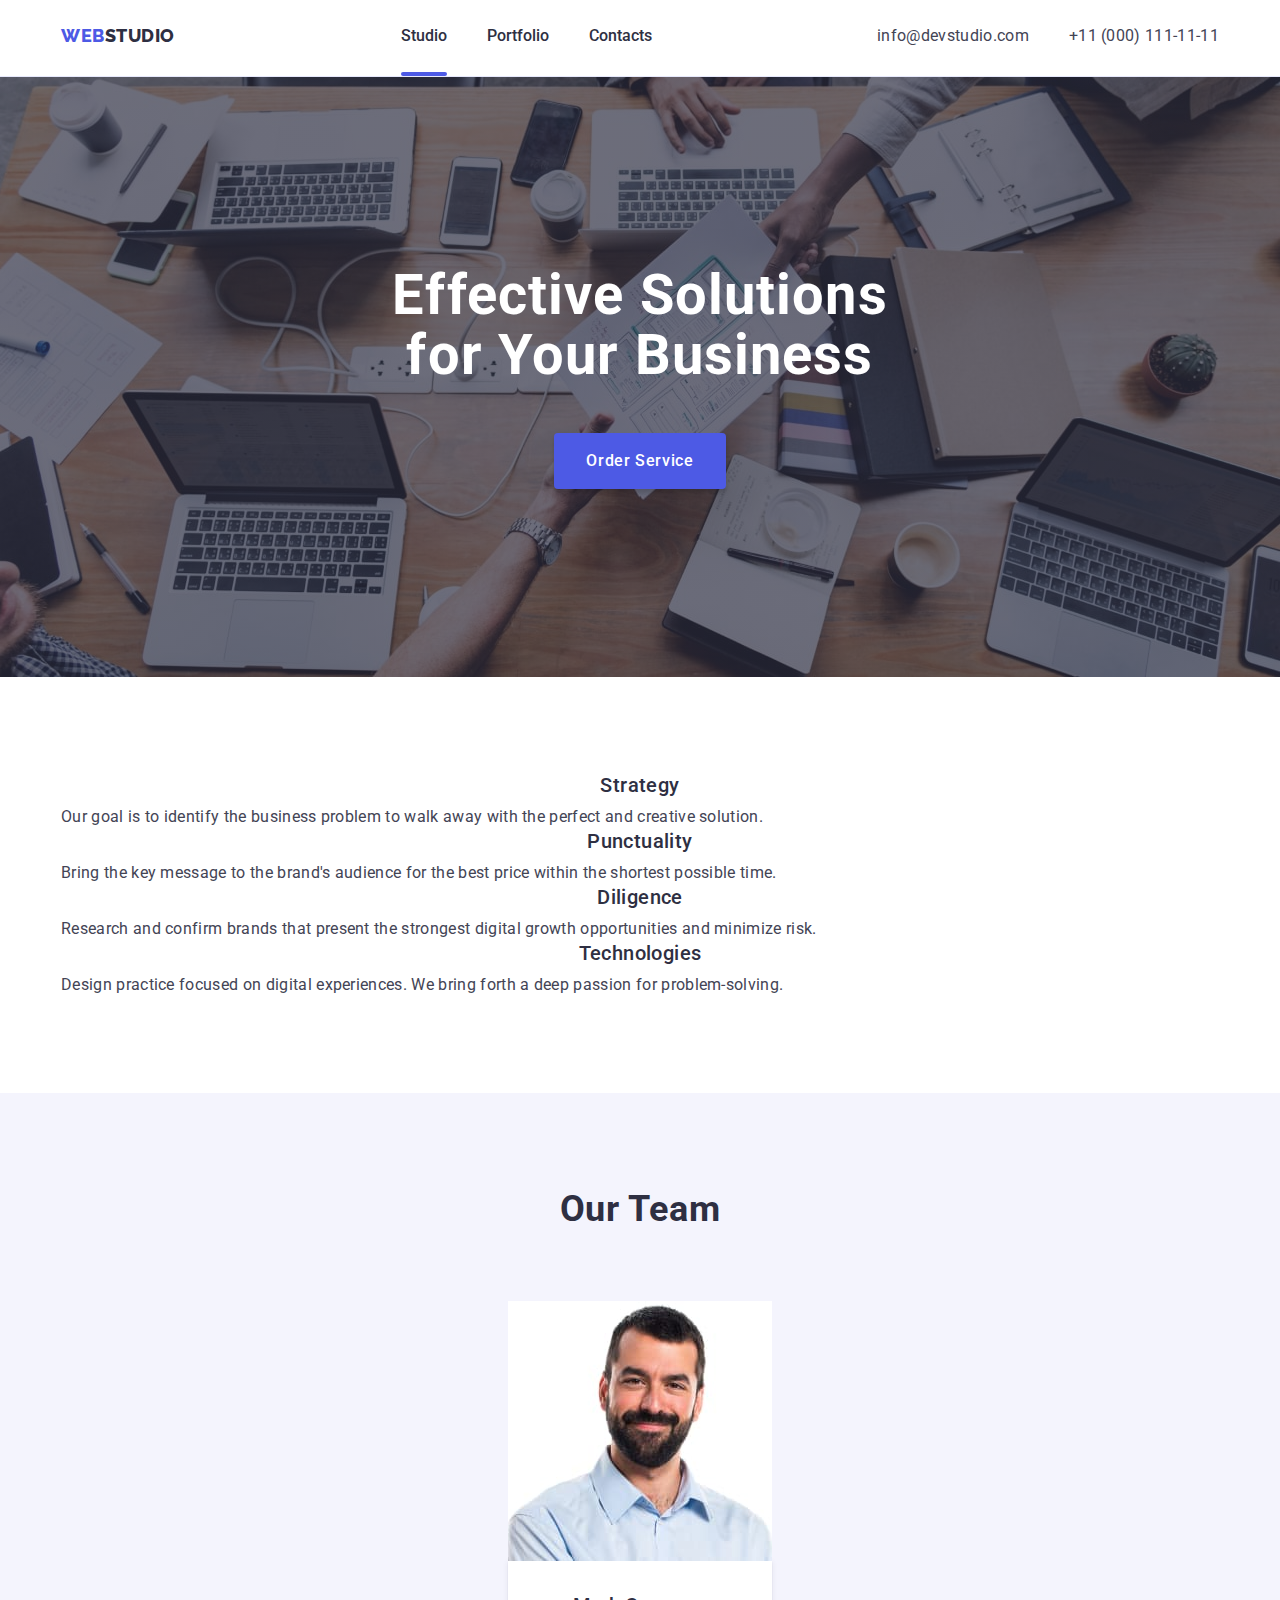
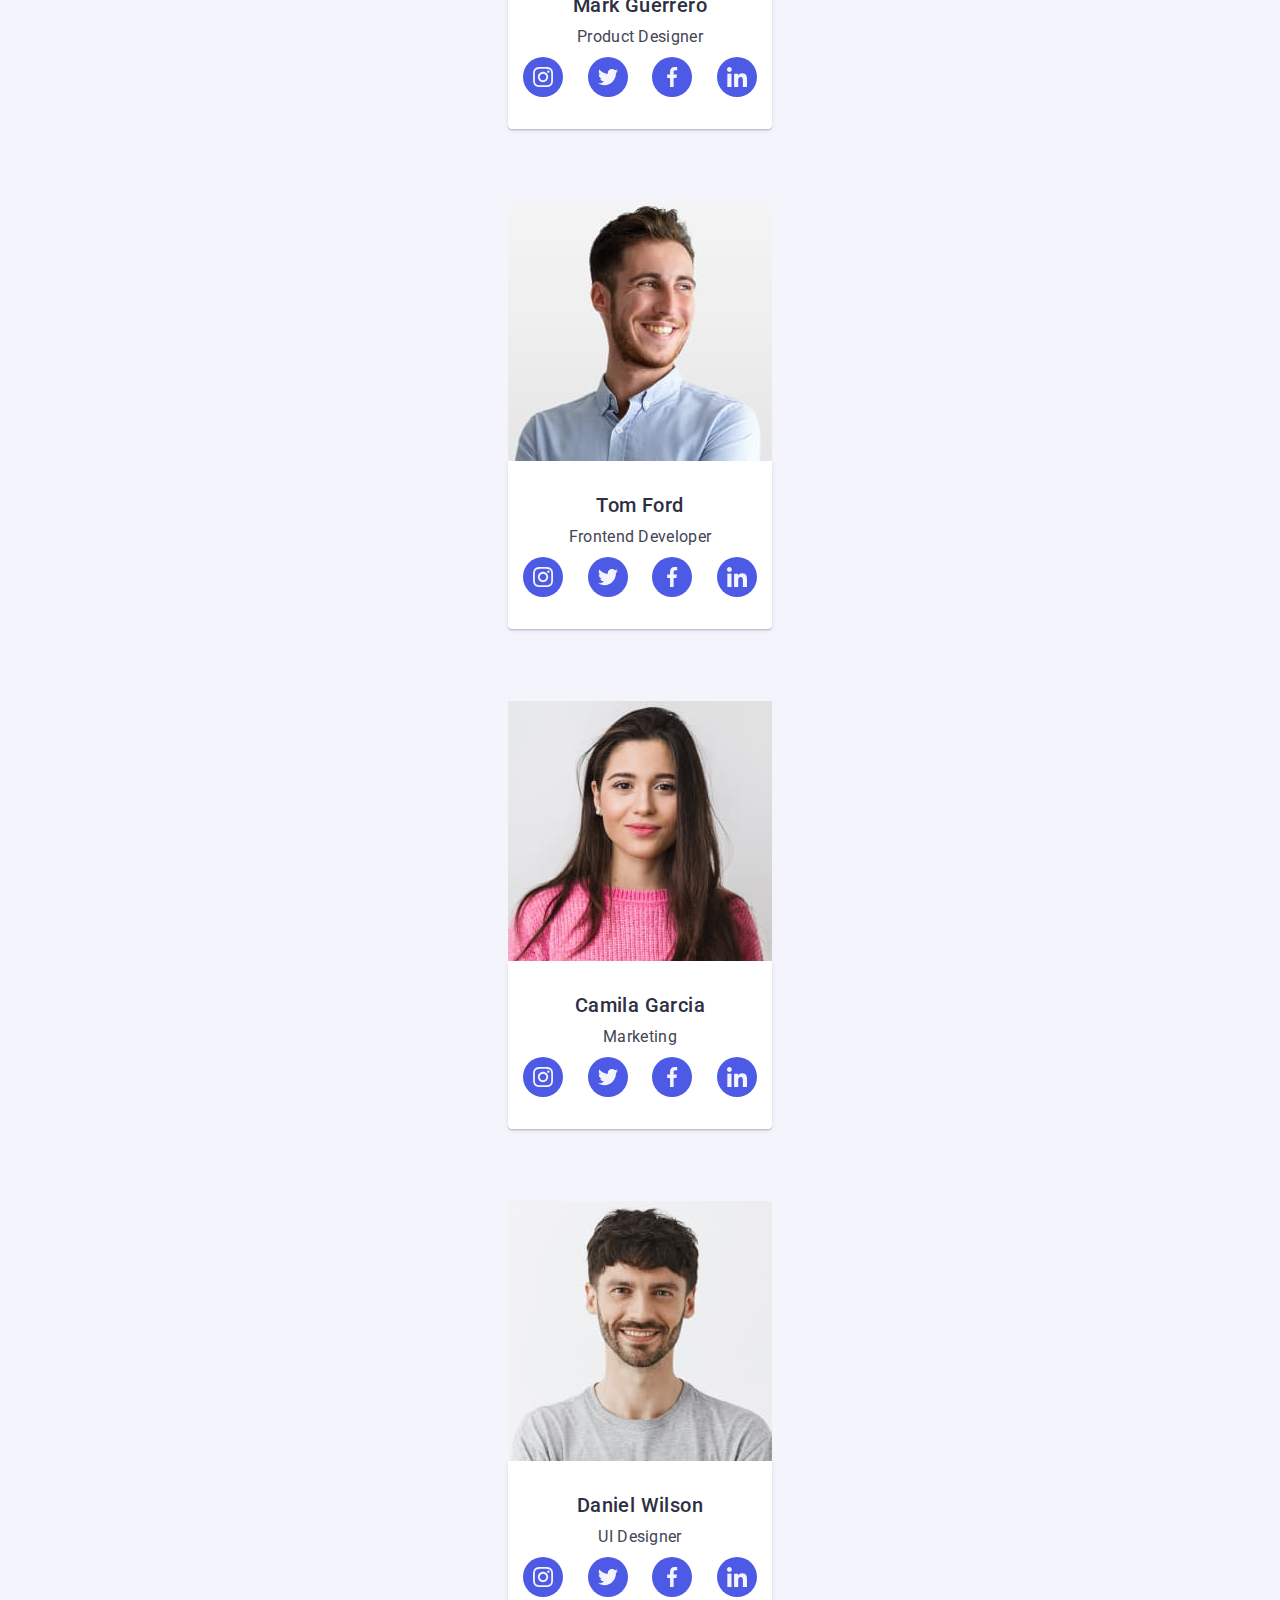
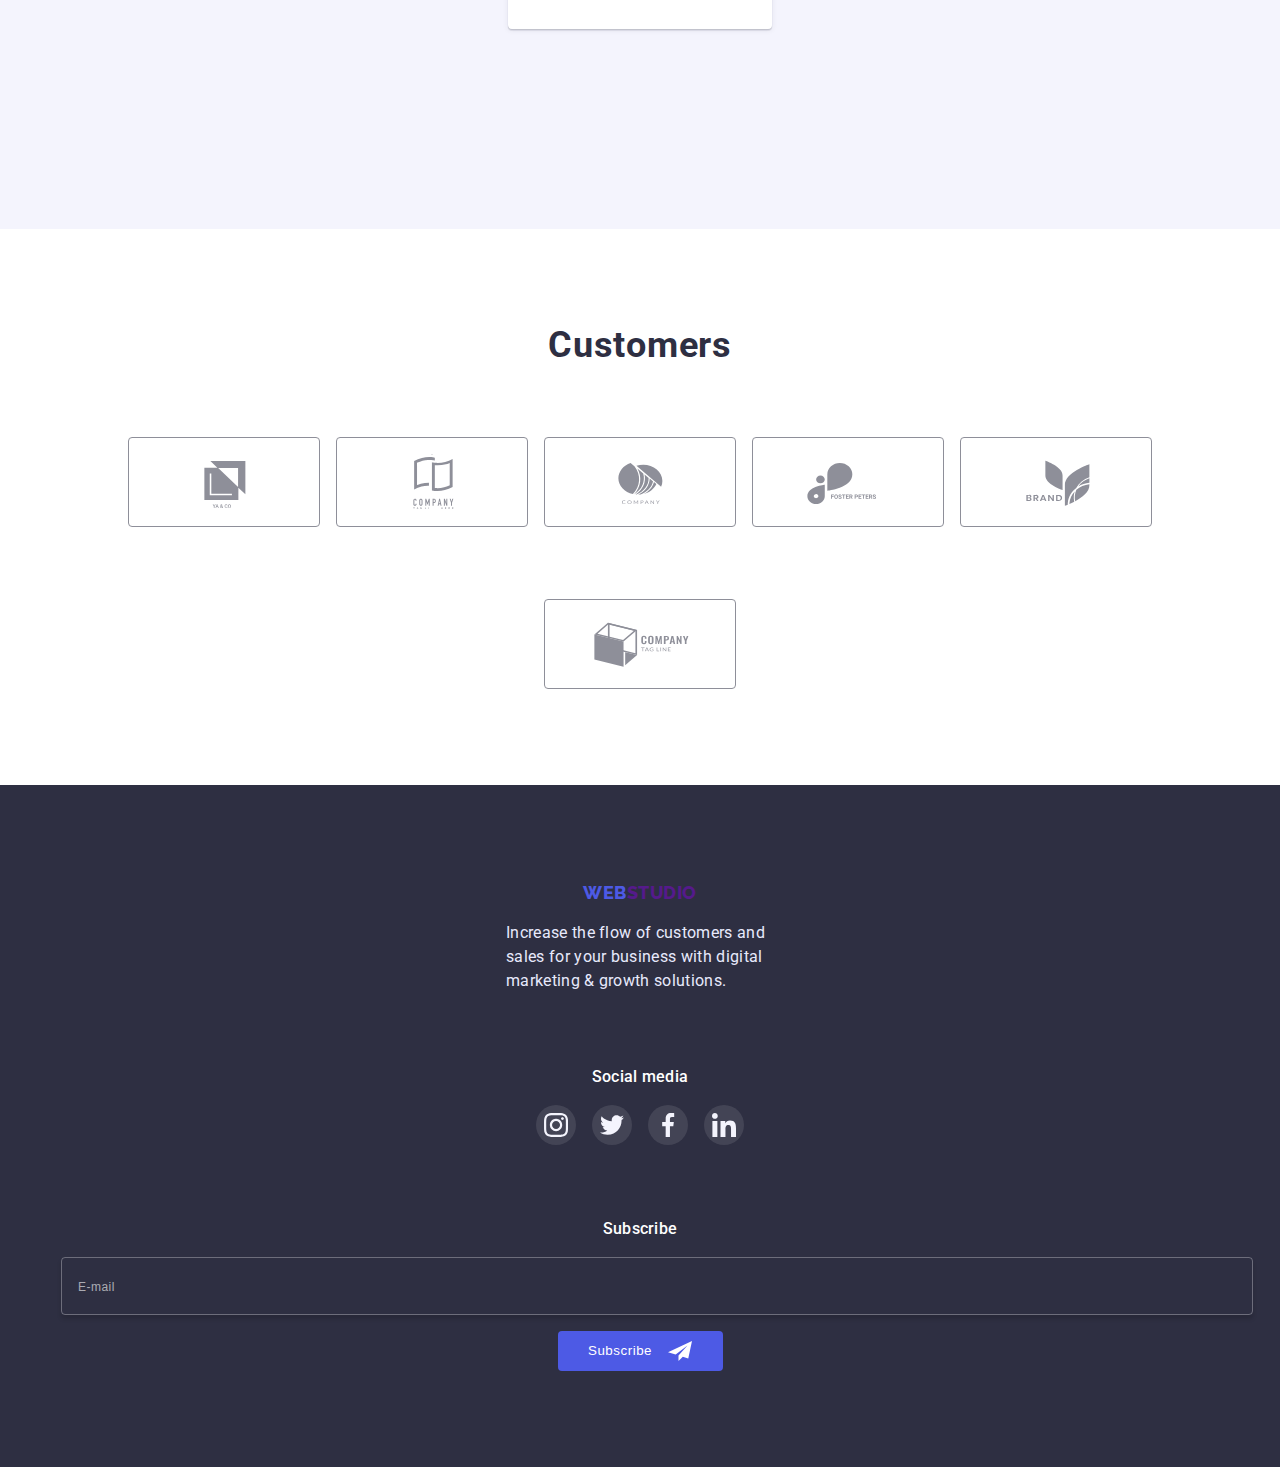
==== commit 1d6666d6: "ДЗ-7(v2_06.3.2023)" ====
--- a/index.html
+++ b/index.html
@@ -142,7 +142,7 @@
       </div>
     </header>
     <main>
-      <!--HERO-->
+      <!---------------------------HERO-->
       <section class="hero">
         <div class="hero-box">
           <h1 class="hero-title">Effective Solutions for Your Business</h1>
@@ -151,7 +151,7 @@
           </button>
         </div>
       </section>
-      <!--Concept-->
+      <!--------------------------Concept-->
       <section class="concept">
         <div class="container concept-container">
           <h2 class="visually-hidden">concept</h2>
@@ -188,7 +188,7 @@
         </div>
       </section>
       <!--------------services-------------->
-      <!-- <section class="services">
+      <section class="services">
         <div class="container">
           <h2 class="services-title section-title">What Are We Doing</h2>
           <ul class="services-list list">
@@ -208,7 +208,7 @@
             </li>
           </ul>
         </div>
-      </section> -->
+      </section>
       <!-----------------TEAM--------------------->
       <section class="team">
         <div class="container">
@@ -406,7 +406,7 @@
         </div>
       </section>
       <!------------------Customers---------------->
-      <!-- <section class="customers">
+      <section class="customers">
         <div class="container">
           <h2 class="customers-title section-title">Customers</h2>
           <ul class="customers-container list">
@@ -465,10 +465,10 @@
             </li>
           </ul>
         </div>
-      </section> -->
+      </section>
     </main>
     <!----------------------FOOTER----------------->
-    <!-- <footer class="footer">
+    <footer class="footer">
       <div class="footer-container container">
         <div class="footer-logo-box">
           <a class="logo logo-theme-dark link" href=""
@@ -514,7 +514,7 @@
             </li>
           </ul>
         </div>
-        <div>
+        <div class="footer-subscribe">
           <p class="footer-heading">Subscribe</p>
           <form class="footer-subscribe-box">
             <input
@@ -527,7 +527,7 @@
           </form>
         </div>
       </div>
-    </footer> -->
+    </footer>
     <!--Modal--------------->
     <div class="backdrop is-hidden" data-modal>
       <div class="modal">
--- a/css/styles.css
+++ b/css/styles.css
@@ -70,38 +70,42 @@
 .social-list {
   list-style: none;
   display: flex;
+  justify-content: space-between;
+}
+.social-link {
+  display: flex;
   justify-content: center;
-  gap: 24px;
+  align-items: center;
+  width: 40px;
+  height: 40px;
+  border-radius: 50%;
 }
 .active {
   color: var(--akcent-color);
 }
 .section-title {
   font-size: 36px;
-  line-height: 1.11;
+  line-height: calc(40 / 36);
   letter-spacing: var(--typical-ls);
   color: var(--main-title-color);
   text-align: center;
 }
 .section-heading {
-  font-size: 36px;
-  font-weight: 700;
-  line-height: 1.11;
+  font-size: 20px;
+  font-weight: 500;
+  line-height: calc(24 / 20);
   letter-spacing: var(--typical-ls);
   color: var(--main-title-color);
   margin-bottom: 8px;
   text-align: center;
 }
 .section-description {
-  font-weight: 500;
+  font-weight: 400;
   line-height: var(--typical-lh);
   letter-spacing: var(--typical-ls);
   color: var(--second-title-color);
-  margin-bottom: 72px;
-}
-
+}
 /* 
-
 .logo-theme-dark {
     color: var(--logo-color-light);
 } */
@@ -191,135 +195,64 @@
   padding-bottom: 96px;
 }
 
-/* .concept-list {
-  display: flex;
-  flex-wrap: wrap;
-  gap: 24px;
-} */
-/* Як варіант замість gap:
-.concept-item {
-  width: calc((100% - 72px) / 4);
-  margin-right: 24px;
-}
-.concept-item:nth-child(4) {
-  margin-right: 0;
-}
-*/
-/* .concept-item {
-  width: calc((100% - 72px) / 4);
-}
-.concept-item::before {
-  display: block;
-  content: '';
-  height: 112px;
-  border-radius: 4px;
-  background-color: var(--logo-color-light);
-  background-position: center;
-  background-repeat: no-repeat;
-  background-size: 64px;
-  margin-bottom: 8px;
-} */
-/* .icon-strategy::before {
-  background-image: url(../images/antenna.svg);
-}
-.icon-punctuality::before {
-  background-image: url(../images/clock.svg);
-}
-.icon-diligence::before {
-  background-image: url(../images/diagram.svg);
-}
-.icon-technologies::before {
-  background-image: url(../images/astronaut.svg);
-} */
-/*--------------------------------------services--*/
-/* .services {
-  padding-bottom: 120px;
-}
-.services-list {
-  display: flex;
-  flex-wrap: wrap;
-  gap: 24px;
-}
-.services-title {
-  margin-bottom: 72px;
-}
-.services-img {
-  border: 1px solid var(--text-color-light);
-  width: calc((100% - 48px - 0px) / 3);
-} */
+/*--------------------------------------services-
+секція відсутня в мобілці--*/
 
 /*----------------------------------------TEAM----*/
 .team {
-  padding-top: 120px;
-  padding-bottom: 120px;
-  max-width: var(--max-width-section);
+  padding-top: 96px;
+  padding-bottom: 128px;
+
   margin-right: auto;
   margin-left: auto;
-
   background-color: var(--logo-color-light);
 }
-/* .team-title {
+.team-title {
   margin-bottom: 72px;
 }
 .team-container {
-  display: flex;
-  flex-wrap: wrap;
-  gap: 24px;
-} */
-
-/* .team-person {
-  max-width: calc((100% - 72px) / 4);
+  max-width: 264px;
+  margin-right: auto;
+  margin-left: auto;
 }
 .team-person {
-  } */
+  max-width: 100%;
+  display: block;
+  margin-bottom: 72px;
+}
 /*(text-align: center;)*/
-
-/* .team-person-info {
+.team-percon-img {
+  width: 100%;
+}
+.team-person-info {
   padding-top: 32px;
   padding-bottom: 32px;
+  padding-right: 15px;
+  padding-left: 15px;
   box-shadow: 0px 1px 6px rgba(46, 47, 66, 0.08),
     0px 1px 1px rgba(46, 47, 66, 0.16), 0px 2px 1px rgba(46, 47, 66, 0.08);
   border-radius: 0px 0px 4px 4px;
 
   background-color: var(--color-theme-dark);
   text-align: center;
-} */
-/* .team-person-text {
+}
+.team-person-text {
   margin-bottom: 8px;
-} */
-
-/* .social-list-item {
-}
-.social-link {
-  display: flex;
-  justify-content: center;
-  align-items: center;
-  width: 40px;
-  height: 40px;
-  border-radius: 50%;
-} */
-/* .social-list .social-link {
+}
+.social-list-item {
+}
+.social-list .social-link {
   background-color: var(--theme-dark);
-
-  transition-property: background-color;
-  transition-duration: var(--h-timing-duration);
-  transition-timing-function: var(--h-timing-function);
-} */
+}
 /*можна виконати як background-image у посиланні 
 social-link задавши посиланню висоту і ширину,
  але не буде динамічного кольору*/
 
-/* .social-link:hover,
-.social-link:focus {
-  background-color: var(--akcent-color);
-}
-.social-icon {
-} */
 /*==========================================/TEAM===*/
 /*------------------------------------------Customers--*/
 .customers {
-  padding-top: 130px;
-  padding-bottom: 120px;
+  padding-top: 96px;
+  padding-bottom: 96px;
 }
 .customers-title {
   margin-bottom: 72px;
@@ -327,105 +260,100 @@
 .customers-container {
   display: flex;
   flex-wrap: wrap;
-  gap: 24px;
-  /*justify-content: center;*/
-}
+  justify-content: center;
+  margin-top: -72px;
+  margin-left: -16px;
+  /* gap: 16px; */
+}
+/*justify-content: center;*/
 .customers-item {
+  margin-top: 72px;
+  margin-left: 16px;
 }
 .customers-logo {
   display: flex;
+  flex-wrap: wrap;
   justify-content: center;
   align-items: center;
-  width: 168px;
+  width: 190px;
   height: 88px;
   border: 1px solid var(--custommers-color-norm);
   border-radius: 4px;
-
-  transition-property: border-color;
-  transition-duration: var(--h-timing-duration);
-  transition-timing-function: var(--h-timing-function);
-}
-.customers-logo:hover,
-.customers-logo:focus {
-  border-color: var(--akcent-color);
-}
+}
+
 .customers-img {
   width: 104px;
   height: 56px;
   fill: var(--custommers-color-norm);
-
-  transition-property: fill;
-  transition-duration: var(--h-timing-duration);
-  transition-timing-function: var(--h-timing-function);
-}
-.customers-logo:hover .customers-img,
-.customers-logo:focus .customers-img {
-  fill: var(--akcent-color);
 }
 
 /*------------------------------------------FOOTER--*/
 .footer {
-  padding-top: 100px;
-  padding-bottom: 100px;
-  max-width: var(--max-width-section);
+  padding-top: 96px;
+  padding-bottom: 96px;
+  /* max-width: var(--max-width-section); */
   margin-right: auto;
   margin-left: auto;
-
   background-color: var(--main-title-color);
 }
 .footer-text {
   margin-top: 16px;
-
   line-height: var(--typical-lh);
   letter-spacing: var(--typical-ls);
   color: var(--text-color-light);
-  max-width: 264px;
+  max-width: 268px;
+  margin-right: auto;
+  margin-left: auto;
+  text-align: left;
 }
 .footer-container {
-  display: flex;
+  /* display: flex; */
 }
 .footer-logo-box {
-  /*display: inline-block;*/
-  margin-right: 120px;
-}
+  text-align: center;
+  /* margin-right: 120px; */
+}
+/*(display: inline-block;)*/
 .footer-social-box {
-  margin-right: 80px;
-  /*display: inline-block;
+  margin-top: 72px;
+  text-align: center;
+  /* margin-right: 80px; */
+}
+/*(display: inline-block;
   max-width: 208px;
-  vertical-align: top;*/
+  vertical-align: top;)*/
+.footer-subscribe {
+  margin-top: 72px;
 }
 .footer-heading {
   font-weight: 500;
   line-height: var(--typical-lh);
   letter-spacing: var(--typical-ls);
   color: var(--color-theme-dark);
-  margin-bottom: 16px;
+  text-align: center;
 }
 .footer-social-list {
   list-style: none;
   display: flex;
   gap: 16px;
+  justify-content: center;
+  margin-top: 16px;
 }
 .footer-social-list .social-link {
   background-color: rgba(255, 255, 255, 0.1);
-  transition-property: background-color;
-  transition-duration: var(--h-timing-duration);
-  transition-timing-function: var(--h-timing-function);
-}
-.footer-social-list .social-link:hover,
-.footer-social-list .social-link:focus {
-  background-color: #31d0aa;
-}
-.footer-social-item {
-}
+}
+
+/* .footer-social-item {
+} */
 
 .footer-subscribe-box {
-  display: flex;
-  gap: 24px;
+  /* display: flex;
+  gap: 24px; */
+  margin-top: 16px;
 }
 
 .subscribe-input {
-  width: 264px;
+  width: 100%;
   height: 40px;
   color: var(--color-theme-dark);
   background-color: inherit;
@@ -444,8 +372,8 @@
   letter-spacing: 0.04em;
   color: rgba(255, 255, 255, 0.6);
 }
-.footer-subscribe-box {
-}
+/* .footer-subscribe-box {
+} */
 
 .btn-subscribe {
   display: flex;
@@ -465,13 +393,13 @@
   padding-left: 24px;
   padding-right: 24px;
   border-style: none;
+  margin-top: 16px;
+  margin-right: auto;
+  margin-left: auto;
   transition: background-color var(--h-timing-duration) var(--h-timing-function);
 }
-.btn-subscribe:hover,
-.btn-subscribe:focus {
-  background-color: var(--akcent-color);
-  /*box-shadow: 0px 4px 4px rgba(0, 0, 0, 0.15);*/
-}
+
+/*(box-shadow: 0px 4px 4px rgba(0, 0, 0, 0.15);)*/
 .btn-subscribe::after {
   content: '';
   display: block;
@@ -483,7 +411,6 @@
   background-position: 50% 50%;
   background-size: contain;
 }
-
 /*=========================================/FOOTER==*/
 /*--------------------------------------PORTFOLIO---*/
 .portfolio-section {
--- a/css/mobile.css
+++ b/css/mobile.css
@@ -7,10 +7,9 @@
 }
 
 @media screen and (max-width: 767px) {
-  .header-navigation {
-    display: none;
-  }
-  .header-address {
+  .header-navigation,
+  .header-address,
+  .services {
     display: none;
   }
 
@@ -109,5 +108,16 @@
   .mobile-menu-box .social-list {
     justify-content: space-between;
   }
+
   /* -------------------------------Hero-- */
+
+  /* ----------------------------Concept-- */
+  .concept-item:not(:last-child) {
+    margin-bottom: 72px;
+  }
+  .concept-item .section-heading {
+    font-size: 36px;
+    line-height: calc(40 / 36);
+    font-weight: 700;
+  }
 }
--- a/css/tablet.css
+++ b/css/tablet.css
@@ -1,6 +1,7 @@
 @media screen and (min-width: 768px) {
   .header-btn,
-  .mobile-menu {
+  .mobile-menu,
+  .services {
     display: none;
   }
   .container {
@@ -55,7 +56,6 @@
     margin-bottom: 6px;
   }
   /* -------------------------------Hero-- */
-
   .hero {
     padding-top: 112px;
     padding-bottom: 108px;
@@ -74,4 +74,40 @@
     font-size: 56px;
     line-height: calc(60 / 56);
   }
+  /* --------------------------TEAM-- */
+  /*.social-link:focus {
+      background-color: var(--akcent-color);
+    } 
+  */
+  /* ----------------------------Customers */
+  /* .customers-logo {
+    transition-property: border-color;
+    transition-duration: var(--h-timing-duration);
+    transition-timing-function: var(--h-timing-function);
+    } 
+  */
+  /* .customers-img {
+    transition-property: fill;
+    transition-duration: var(--h-timing-duration);
+    transition-timing-function: var(--h-timing-function);
+  } */
+
+  /* .customers-logo:focus .customers-img {
+   fill: var(--akcent-color);
+   } 
+  */
+
+  /* ----------------------Footer-- */
+  /* .footer-social-list .social-link {
+    transition-property: background-color;
+  transition-duration: var(--h-timing-duration);
+  transition-timing-function: var(--h-timing-function);
+ } */
+  /* .footer-social-list .social-link:focus {
+  background-color: #31d0aa;
+ } */
+
+  .btn-subscribe:focus {
+    background-color: var(--akcent-color);
+  }
 }
--- a/css/desktop.css
+++ b/css/desktop.css
@@ -13,7 +13,7 @@
   letter-spacing: var(--typical-ls);
   color: var(--main-title-color);
   text-align: center;
-} */
+  } */
   .header-btn {
     display: none;
   }
@@ -87,28 +87,27 @@
 
   /* .header-list-item {
   position: relative;
-}
- */
+  } */
   /*Або варіант відступу емейл та телеф: 
-.header-address-item:not(:last-child) {
+  .header-address-item:not(:last-child) {
   margin-right: 40px;
-}*/
+  }*/
   /* .header-address {
   margin-left: auto;
-} */
+  } */
   /* 
-.header-list {
+  .header-list {
   display: flex;
   gap: 40px;
-} */
+  } */
   /*-- як альтернатива для "gap" можливі варіанти: 
-.header-list-item:not(:last-child) {
+  .header-list-item:not(:last-child) {
   margin-right: 40px;
-}
-або
-.header-list .header-list-item + .header-list-item {
+  }
+  або
+  .header-list .header-list-item + .header-list-item {
   margin-left: 40px;
-}--*/
+  }--*/
 
   /* -------------------------------Hero-- */
   .hero {
@@ -144,26 +143,25 @@
   /* .concept {
   padding-top: 120px;
   padding-bottom: 120px;
-} */
+  } */
 
   /* .concept-list {
   display: flex;
   flex-wrap: wrap;
   gap: 24px;
-} */
+  } */
   /* Як варіант замість gap:
-.concept-item {
+  .concept-item {
   width: calc((100% - 72px) / 4);
   margin-right: 24px;
-}
-.concept-item:nth-child(4) {
+  }
+  .concept-item:nth-child(4) {
   margin-right: 0;
-}
-*/
+  } */
   /* .concept-item {
   width: calc((100% - 72px) / 4);
-}
-.concept-item::before {
+  } 
+  .concept-item::before {
   display: block;
   content: '';
   height: 112px;
@@ -173,36 +171,36 @@
   background-repeat: no-repeat;
   background-size: 64px;
   margin-bottom: 8px;
-} */
+  } */
   /* .icon-strategy::before {
   background-image: url(../images/antenna.svg);
-}
-.icon-punctuality::before {
+  }
+  .icon-punctuality::before {
   background-image: url(../images/clock.svg);
-}
-.icon-diligence::before {
+  }
+  .icon-diligence::before {
   background-image: url(../images/diagram.svg);
-}
-.icon-technologies::before {
+  }
+  .icon-technologies::before {
   background-image: url(../images/astronaut.svg);
-} */
+  } */
 
   /*--------------------------------------services--*/
-  /* .services {
-  padding-bottom: 120px;
-}
-.services-list {
-  display: flex;
-  flex-wrap: wrap;
-  gap: 24px;
-}
-.services-title {
-  margin-bottom: 72px;
-}
-.services-img {
-  border: 1px solid var(--text-color-light);
-  width: calc((100% - 48px - 0px) / 3);
-} */
+  .services {
+    padding-bottom: 120px;
+  }
+  .services-list {
+    display: flex;
+    flex-wrap: wrap;
+    gap: 24px;
+  }
+  .services-title {
+    margin-bottom: 72px;
+  }
+  .services-img {
+    border: 1px solid var(--text-color-light);
+    width: calc((100% - 48px - 0px) / 3);
+  }
 
   /*----------------------------------------TEAM----*/
   /* .team {
@@ -213,20 +211,20 @@
   margin-left: auto;
 
   background-color: var(--logo-color-light);
-} */
+  } */
   /* .team-title {
   margin-bottom: 72px;
-}
-.team-container {
+  }
+ .team-container {
   display: flex;
   flex-wrap: wrap;
   gap: 24px;
-} */
+  } */
 
   /* .team-person {
   max-width: calc((100% - 72px) / 4);
-}
-.team-person {
+  }
+  .team-person {
   } */
   /*(text-align: center;)*/
 
@@ -239,37 +237,205 @@
 
   background-color: var(--color-theme-dark);
   text-align: center;
-} */
+  } */
   /* .team-person-text {
   margin-bottom: 8px;
-} */
+  } */
 
   /* .social-list-item {
-}
-.social-link {
+  }
+  .social-link {
   display: flex;
   justify-content: center;
   align-items: center;
   width: 40px;
   height: 40px;
   border-radius: 50%;
-} */
+  } */
   /* .social-list .social-link {
   background-color: var(--theme-dark);
 
   transition-property: background-color;
   transition-duration: var(--h-timing-duration);
   transition-timing-function: var(--h-timing-function);
-} */
+  } */
   /*можна виконати як background-image у посиланні 
-social-link задавши посиланню висоту і ширину,
- але не буде динамічного кольору*/
+  social-link задавши посиланню висоту і ширину,
+  але не буде динамічного кольору*/
 
   /* .social-link:hover,
-.social-link:focus {
+ .social-link:focus {
   background-color: var(--akcent-color);
+ }
+ .social-icon {
+ } */
+  /*==========================================/TEAM===*/
+  /* ------------------------------Customers-- */
+  /* .customers {
+  padding-top: 130px;
+  padding-bottom: 120px;
+ } */
+  /* .customers-title {
+  margin-bottom: 72px;
+ }
+ .customers-container {
+  display: flex;
+  flex-wrap: wrap;
+  gap: 24px;
+  } */
+  /*justify-content: center;*/
+  /* .customers-item {
+ }
+ .customers-logo {
+  display: flex;
+  justify-content: center;
+  align-items: center;
+  width: 168px;
+  height: 88px;
+  border: 1px solid var(--custommers-color-norm);
+  border-radius: 4px;
+
+  transition-property: border-color;
+  transition-duration: var(--h-timing-duration);
+  transition-timing-function: var(--h-timing-function);
+ } */
+  /* .customers-logo:hover,
+ .customers-logo:focus {
+  border-color: var(--akcent-color);
+ } */
+  /* .customers-img {
+  width: 104px;
+  height: 56px;
+  fill: var(--custommers-color-norm);
+
+  transition-property: fill;
+  transition-duration: var(--h-timing-duration);
+  transition-timing-function: var(--h-timing-function);
+ } */
+  /* .customers-logo:hover .customers-img,
+ .customers-logo:focus .customers-img {
+  fill: var(--akcent-color);
+ } */
+
+  /* ---------------------------Footer-- */
+  /* .footer {
+  padding-top: 100px;
+  padding-bottom: 100px;
+  max-width: var(--max-width-section);
+  margin-right: auto;
+  margin-left: auto;
+
+  background-color: var(--main-title-color);
+ } */
+  /* .footer-text {
+  margin-top: 16px;
+
+  line-height: var(--typical-lh);
+  letter-spacing: var(--typical-ls);
+  color: var(--text-color-light);
+  max-width: 264px;
+ }
+ .footer-container {
+  display: flex;
+ } */
+
+  /* .footer-logo-box {
+    margin-right: 120px;
+ } */
+  /*(display: inline-block;)*/
+  /* .footer-social-box {
+  margin-right: 80px;
+  } */
+  /*(display: inline-block;
+  max-width: 208px;
+  vertical-align: top;)*/
+  /* .footer-heading {
+  font-weight: 500;
+  line-height: var(--typical-lh);
+  letter-spacing: var(--typical-ls);
+  color: var(--color-theme-dark);
+  margin-bottom: 16px;
+ } */
+  /* .footer-social-list {
+  list-style: none;
+  display: flex;
+  gap: 16px;
+ } */
+  /* .footer-social-list .social-link {
+  background-color: rgba(255, 255, 255, 0.1);
+  transition-property: background-color;
+  transition-duration: var(--h-timing-duration);
+  transition-timing-function: var(--h-timing-function);
+ } */
+  /* .footer-social-list .social-link:hover,
+ .footer-social-list .social-link:focus {
+  background-color: #31d0aa;
+ } */
+  /* .footer-social-item {
+ } */
+
+  /* .footer-subscribe-box {
+  display: flex;
+  gap: 24px;
+ } */
+
+  /* .subscribe-input {
+  width: 264px;
+  height: 40px;
+  color: var(--color-theme-dark);
+  background-color: inherit;
+  padding-top: 8px;
+  padding-bottom: 8px;
+  padding-left: 16px;
+  padding-right: 16px;
+  border: 1px solid rgba(255, 255, 255, 0.3);
+  box-shadow: 0px 4px 4px rgba(0, 0, 0, 0.15);
+  border-radius: 4px;
+ } */
+  /* .subscribe-input::placeholder {
+  font-weight: 400;
+  font-size: 12px;
+  line-height: 2;
+  letter-spacing: 0.04em;
+  color: rgba(255, 255, 255, 0.6);
+ } */
+  /* .footer-subscribe-box {
+ } */
+
+  /* .btn-subscribe {
+  display: flex;
+  gap: 16px;
+  width: 165px;
+  height: 40px;
+  justify-content: center;
+  align-items: center;
+  font-weight: 500;
+  line-height: var(--typical-lh);
+  letter-spacing: 0.04em;
+  color: var(--color-theme-dark);
+  background: var(--theme-dark);
+  border-radius: 4px;
+  padding-top: 8px;
+  padding-bottom: 8px;
+  padding-left: 24px;
+  padding-right: 24px;
+  border-style: none;
+  transition: background-color var(--h-timing-duration) var(--h-timing-function);
+ } */
+  /* .btn-subscribe:hover,
+ .btn-subscribe:focus {
+  background-color: var(--akcent-color);
+  } */
+  /*(box-shadow: 0px 4px 4px rgba(0, 0, 0, 0.15);)*/
+  /* .btn-subscribe::after {
+  content: '';
+  display: block;
+  width: 24px;
+  height: 24px;
+  background-color: inherit;
+  background-image: url(../images/futer-send-icon.svg);
+  background-repeat: no-repeat;
+  background-position: 50% 50%;
+  background-size: contain;
+ } */
 }
-.social-icon {
-} */
-  /*==========================================/TEAM===*/
-}
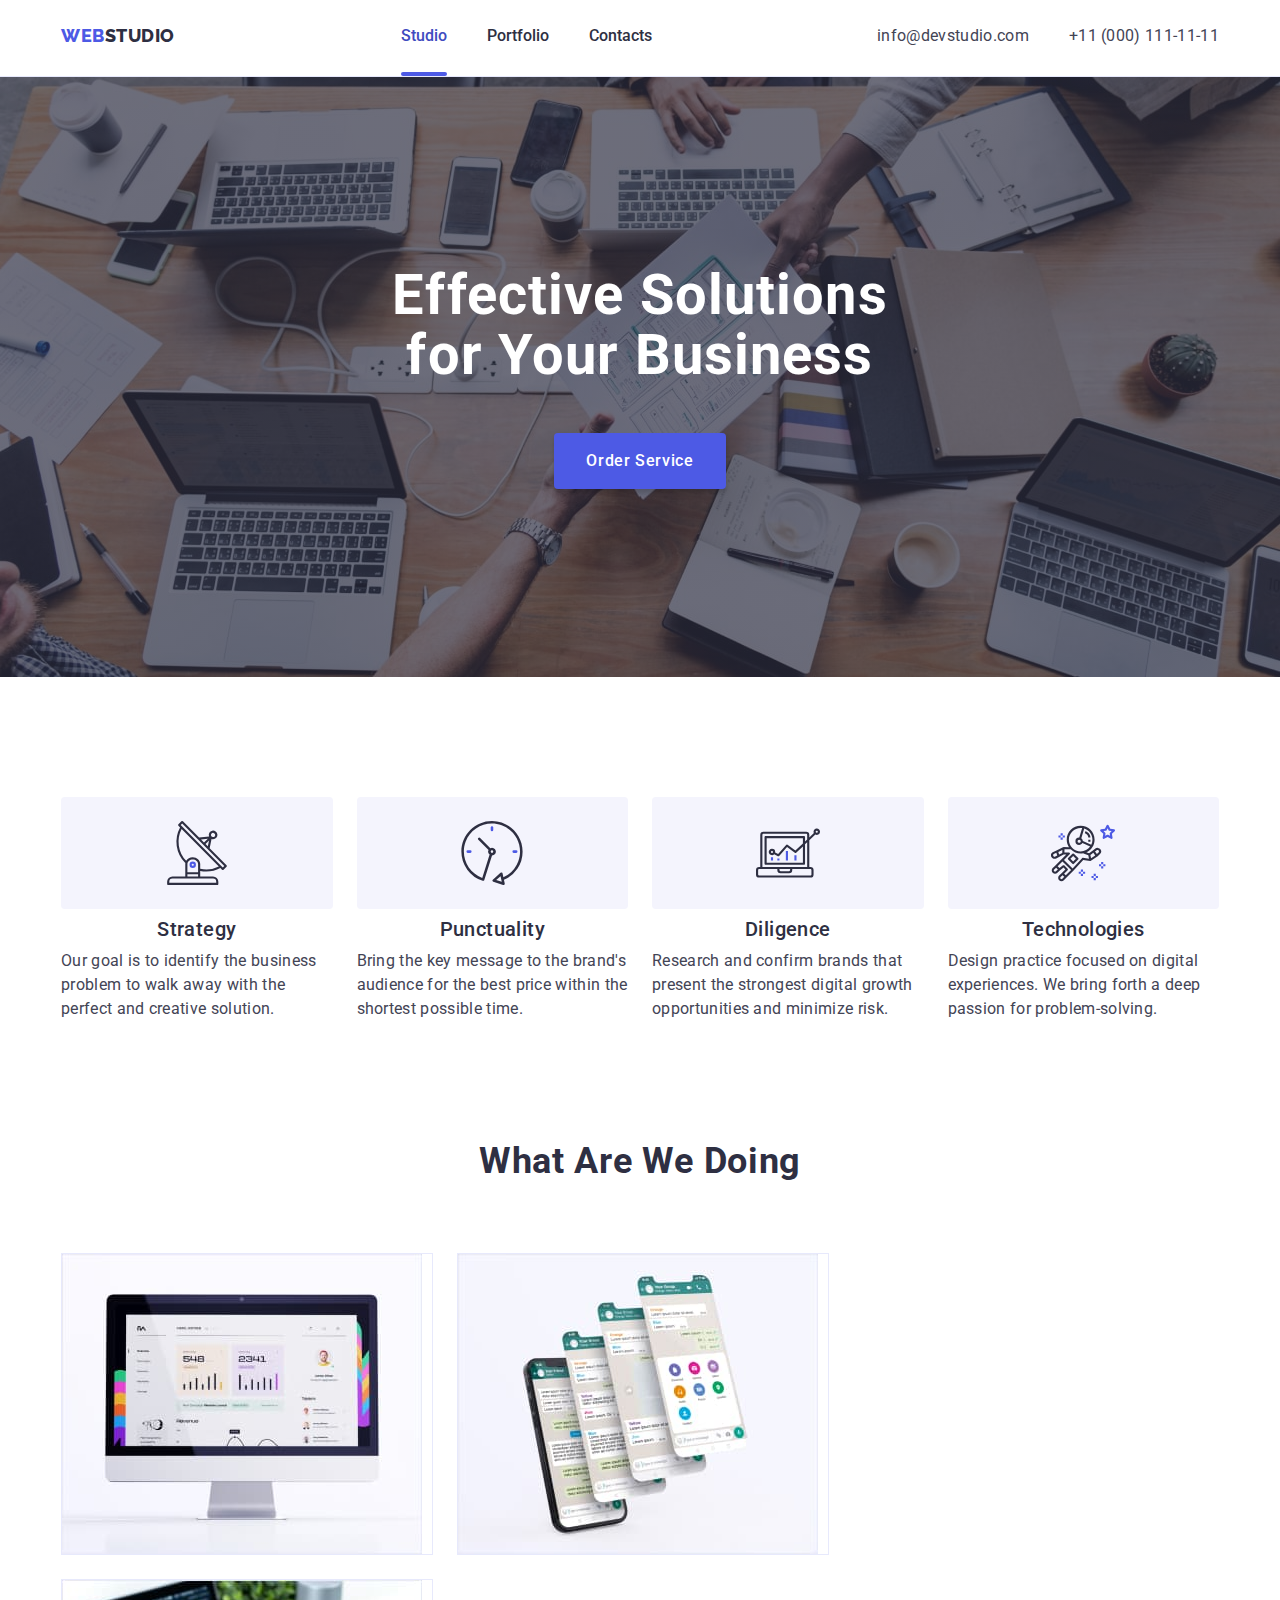
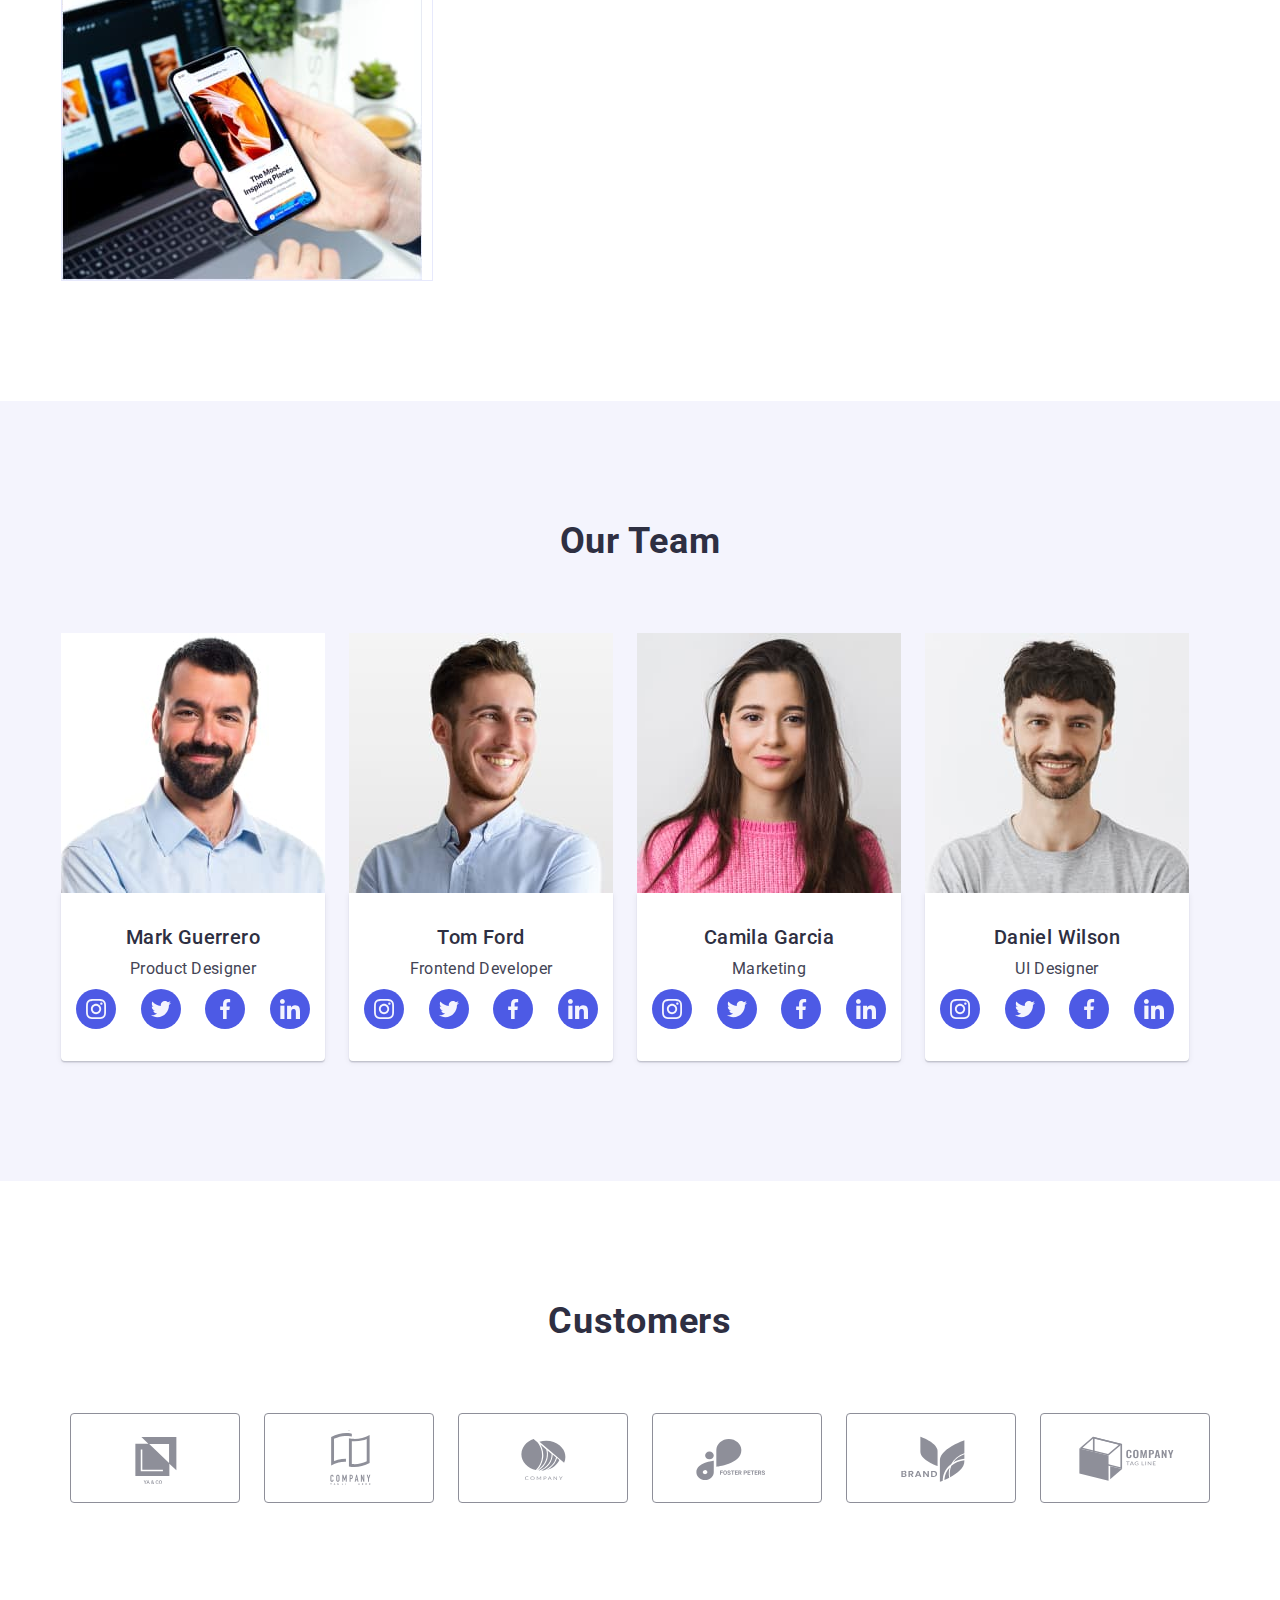
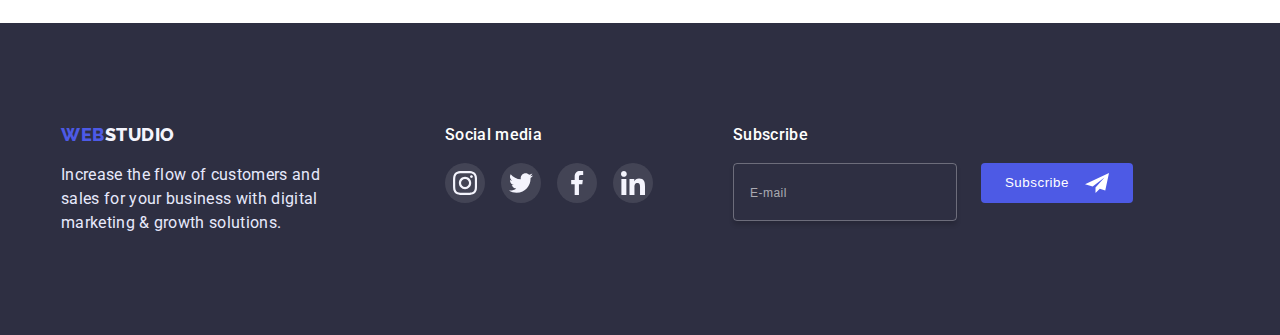
==== commit b39fd4ad: "ДЗ-7(v4_09.03.2033)" ====
--- a/index.html
+++ b/index.html
@@ -85,7 +85,7 @@
                 >
               </li>
               <li class="mobile-menu-item">
-                <a class="mobile-menu-link link active">Contacts</a>
+                <a class="mobile-menu-link link active" href="">Contacts</a>
               </li>
             </ul>
           </div>
--- a/css/styles.css
+++ b/css/styles.css
@@ -9,7 +9,7 @@
   --typical-lh: 1.5;
   --typical-ls: 0.02em;
   --custommers-color-norm: #8e8f99;
-  --max-width-section: 1440px;
+  --max-width-section: 448px;
   --h-timing-duration: 250ms;
   --h-timing-function: cubic-bezier(0.4, 0, 0.2, 1);
 }
@@ -80,9 +80,7 @@
   height: 40px;
   border-radius: 50%;
 }
-.active {
-  color: var(--akcent-color);
-}
+
 .section-title {
   font-size: 36px;
   line-height: calc(40 / 36);
@@ -100,15 +98,15 @@
   text-align: center;
 }
 .section-description {
-  font-weight: 400;
+  font-weight: 500;
   line-height: var(--typical-lh);
   letter-spacing: var(--typical-ls);
   color: var(--second-title-color);
 }
-/* 
+
 .logo-theme-dark {
-    color: var(--logo-color-light);
-} */
+  color: var(--logo-color-light);
+}
 .visually-hidden {
   position: absolute;
   width: 1px;
@@ -116,7 +114,6 @@
   margin: -1px;
   border: 0;
   padding: 0;
-
   white-space: nowrap;
   clip-path: inset(100%);
   clip: rect(0 0 0 0);
@@ -144,7 +141,7 @@
   text-align: center;
   margin-right: auto;
   margin-left: auto;
-  width: 100%;
+  max-width: var(--max-width-section);
   background-image: linear-gradient(
       rgba(46, 47, 66, 0.7),
       rgba(46, 47, 66, 0.7)
@@ -201,8 +198,8 @@
 /*----------------------------------------TEAM----*/
 .team {
   padding-top: 96px;
-  padding-bottom: 128px;
-
+  padding-bottom: 96px;
+  max-width: 428px;
   margin-right: auto;
   margin-left: auto;
   background-color: var(--logo-color-light);
@@ -263,7 +260,6 @@
   justify-content: center;
   margin-top: -72px;
   margin-left: -16px;
-  /* gap: 16px; */
 }
 /*justify-content: center;*/
 .customers-item {
@@ -282,7 +278,7 @@
 }
 
 .customers-img {
-  width: 104px;
+  width: 110px;
   height: 56px;
   fill: var(--custommers-color-norm);
 }
@@ -291,7 +287,7 @@
 .footer {
   padding-top: 96px;
   padding-bottom: 96px;
-  /* max-width: var(--max-width-section); */
+  max-width: var(--max-width-section);
   margin-right: auto;
   margin-left: auto;
   background-color: var(--main-title-color);
@@ -311,13 +307,10 @@
 }
 .footer-logo-box {
   text-align: center;
-  /* margin-right: 120px; */
-}
-/*(display: inline-block;)*/
+}
 .footer-social-box {
   margin-top: 72px;
   text-align: center;
-  /* margin-right: 80px; */
 }
 /*(display: inline-block;
   max-width: 208px;
@@ -343,12 +336,7 @@
   background-color: rgba(255, 255, 255, 0.1);
 }
 
-/* .footer-social-item {
-} */
-
 .footer-subscribe-box {
-  /* display: flex;
-  gap: 24px; */
   margin-top: 16px;
 }
 
@@ -372,8 +360,6 @@
   letter-spacing: 0.04em;
   color: rgba(255, 255, 255, 0.6);
 }
-/* .footer-subscribe-box {
-} */
 
 .btn-subscribe {
   display: flex;
--- a/css/mobile.css
+++ b/css/mobile.css
@@ -49,9 +49,9 @@
     justify-content: space-between;
     align-items: start;
     overflow: auto;
-    outline: 1px solid #a45757;
   }
-  no-scroll {
+
+  .no-scroll {
     overflow: hidden;
   }
   .mobile-menu-close-btn {
@@ -82,11 +82,17 @@
     letter-spacing: var(--typical-ls);
     color: var(--main-title-color);
   }
-
+  .active {
+    color: var(--akcent-color);
+  }
   .mobile-menu-social-box {
     width: 100%;
   }
-  .mobile-address {
+  .mobile-address-list {
+    margin-bottom: 48px;
+  }
+  .mobile-address-item:first-child {
+    margin-bottom: 40px;
   }
   .mobile-tel {
     display: block;
@@ -94,11 +100,9 @@
     font-size: 30px;
     line-height: 1.11;
     color: var(--theme-dark);
-    margin-bottom: 40px;
   }
   .mobile-mail {
     display: block;
-    margin-bottom: 48px;
     font-weight: 500;
     font-size: 20px;
     line-height: 1.2;
@@ -120,4 +124,12 @@
     line-height: calc(40 / 36);
     font-weight: 700;
   }
+  /*--------------------------------------services-
+  секція відсутня в мобілці--*/
+
+  /*----------------------------------------TEAM----*/
+
+  /* ------------------------------Customers-- */
+
+  /* ---------------------------Footer-- */
 }
--- a/css/tablet.css
+++ b/css/tablet.css
@@ -1,9 +1,13 @@
-@media screen and (min-width: 768px) {
+@media screen and (min-width: 768px) and (max-width: 1199px) {
   .header-btn,
   .mobile-menu,
   .services {
     display: none;
   }
+  :root {
+    --max-width-section: 768px;
+  }
+
   .container {
     width: 766px;
   }
@@ -15,15 +19,18 @@
   }
   .logo-theme-light {
     margin-bottom: 12px;
-  }
-  .header-btn {
-    display: none;
   }
   .header-link {
     display: block;
     font-weight: 500;
     line-height: var(--typical-lh);
     color: var(--main-title-color);
+    transition-property: color;
+    transition-duration: var(--h-timing-duration);
+    transition-timing-function: var(--h-timing-function);
+  }
+  .active {
+    color: var(--akcent-color);
   }
   .active {
     position: relative;
@@ -43,6 +50,9 @@
     display: flex;
     gap: 40px;
   }
+  .header-link:focus {
+    color: var(--akcent-color);
+  }
   .header-mail,
   .header-tel {
     font-weight: 400;
@@ -50,10 +60,15 @@
     line-height: calc(14 / 12);
     letter-spacing: 0.04em;
     color: var(--second-title-color);
+    letter-spacing: 0.04em;
   }
   .header-mail {
     display: block;
     margin-bottom: 6px;
+  }
+  .header-mail:focus,
+  .header-tel:focus {
+    color: var(--akcent-color);
   }
   /* -------------------------------Hero-- */
   .hero {
@@ -64,6 +79,7 @@
         rgba(46, 47, 66, 0.7)
       ),
       url(../images/people-office-heder-tabl-x1.jpg);
+    max-width: var(--max-width-section);
   }
   .hero-box {
     max-width: 496px;
@@ -74,38 +90,129 @@
     font-size: 56px;
     line-height: calc(60 / 56);
   }
+  .hero-btn {
+    transition-property: background-color;
+    transition-duration: var(--h-timing-duration);
+    transition-timing-function: var(--h-timing-function);
+  }
+  .hero-btn:focus {
+    background-color: var(--akcent-color);
+  }
+  /* -------------------------Concept---- */
+  .concept-list {
+    display: flex;
+    flex-wrap: wrap;
+    margin-top: -72px;
+    margin-left: -24px;
+    /* gap: 24px; */
+  }
+  .concept-item {
+    width: calc((100% - 48px) / 2);
+    margin-left: 24px;
+    margin-top: 72px;
+  }
+  .concept-item .section-heading {
+    font-size: 36px;
+    line-height: calc(40 / 36);
+    font-weight: 700;
+  }
+  /*--------------------------------------services-
+   секція відсутня в планшетні--*/
+
   /* --------------------------TEAM-- */
-  /*.social-link:focus {
-      background-color: var(--akcent-color);
-    } 
-  */
+  .team {
+    max-width: var(--max-width-section);
+  }
+  .team-container {
+    display: flex;
+    flex-wrap: wrap;
+    gap: 24px;
+    max-width: 554px;
+    margin-top: -40px;
+  }
+  .team-person {
+    max-width: calc((100% -24px) / 2);
+    margin-top: 40px;
+    margin-bottom: 0;
+  }
+  .social-list .social-link {
+    transition-property: background-color;
+    transition-duration: var(--h-timing-duration);
+    transition-timing-function: var(--h-timing-function);
+  }
+  .social-link:focus {
+    background-color: var(--akcent-color);
+  }
+
   /* ----------------------------Customers */
-  /* .customers-logo {
+  .customers-logo {
+    width: 168px;
     transition-property: border-color;
     transition-duration: var(--h-timing-duration);
     transition-timing-function: var(--h-timing-function);
-    } 
-  */
-  /* .customers-img {
+  }
+  .customers-container {
+    margin-left: -24px;
+    /* gap: 16px; */
+  }
+  .customers-item {
+    margin-left: 24px;
+  }
+  .customers-logo:focus {
+    border-color: var(--akcent-color);
+  }
+  .customers-img {
+    width: 104px;
     transition-property: fill;
     transition-duration: var(--h-timing-duration);
     transition-timing-function: var(--h-timing-function);
-  } */
-
-  /* .customers-logo:focus .customers-img {
-   fill: var(--akcent-color);
-   } 
-  */
+  }
+  .customers-logo:focus .customers-img {
+    fill: var(--akcent-color);
+  }
 
   /* ----------------------Footer-- */
-  /* .footer-social-list .social-link {
+  .footer-container {
+    display: flex;
+    flex-wrap: wrap;
+    padding-left: 108px;
+  }
+  .footer-logo-box {
+    margin-right: 24px;
+    text-align: left;
+  }
+  .footer-social-box {
+    margin-top: 0;
+    text-align: center;
+    margin-right: 80px;
+  }
+  .footer-subscribe {
+    margin-top: 72px;
+  }
+  .footer-heading {
+    text-align: left;
+  }
+  .footer-social-list .social-link {
     transition-property: background-color;
-  transition-duration: var(--h-timing-duration);
-  transition-timing-function: var(--h-timing-function);
- } */
-  /* .footer-social-list .social-link:focus {
-  background-color: #31d0aa;
- } */
+    transition-duration: var(--h-timing-duration);
+    transition-timing-function: var(--h-timing-function);
+  }
+  .footer-social-list .social-link:focus {
+    background-color: #31d0aa;
+  }
+  .footer-subscribe-box {
+    display: flex;
+    flex-wrap: wrap;
+    gap: 24px;
+  }
+
+  .subscribe-input {
+    width: 264px;
+  }
+
+  .btn-subscribe {
+    margin-top: 0;
+  }
 
   .btn-subscribe:focus {
     background-color: var(--akcent-color);
--- a/css/desktop.css
+++ b/css/desktop.css
@@ -6,6 +6,10 @@
   .container {
     width: 1158px;
   }
+  :root {
+    --max-width-section: 1440px;
+  }
+
   /* --------------------COMPONENTS-- */
   /* .section-title {
   font-size: 36px;
@@ -14,21 +18,27 @@
   color: var(--main-title-color);
   text-align: center;
   } */
-  .header-btn {
-    display: none;
-  }
   .logo {
     line-height: calc(24 / 18);
   }
   .header-container {
     padding-bottom: 28px;
   }
-  .logo-theme-light {
-    margin-bottom: 0;
-  }
   .header-navigation {
     margin-bottom: 0;
   }
+  .header-link {
+    display: block;
+    font-weight: 500;
+    line-height: var(--typical-lh);
+    color: var(--main-title-color);
+    transition-property: color;
+    transition-duration: var(--h-timing-duration);
+    transition-timing-function: var(--h-timing-function);
+  }
+  .active {
+    color: var(--akcent-color);
+  }
   .header-address-list {
     display: flex;
     gap: 40px;
@@ -36,11 +46,6 @@
 
   /*font-size: 16px;*/
 
-  .header-link {
-    transition-property: color;
-    transition-duration: var(--h-timing-duration);
-    transition-timing-function: var(--h-timing-function);
-  }
   .active {
     position: relative;
   }
@@ -55,7 +60,13 @@
     background: var(--theme-dark);
     border-radius: 2px;
   }
-
+  .section-description {
+    font-weight: 400;
+  }
+  .header-list {
+    display: flex;
+    gap: 40px;
+  }
   .header-link:hover,
   .header-link:focus {
     color: var(--akcent-color);
@@ -72,7 +83,14 @@
     transition-duration: var(--h-timing-duration);
     transition-timing-function: var(--h-timing-function);
   }
-  .header-mail {
+  .header-mail,
+  .header-tel {
+    font-weight: 400;
+    font-size: 16px;
+    line-height: calc(24 / 16);
+    letter-spacing: 0.04em;
+    color: var(--second-title-color);
+    letter-spacing: var(--typical-ls);
     margin-bottom: 0;
     display: inline;
   }
@@ -88,7 +106,7 @@
   /* .header-list-item {
   position: relative;
   } */
-  /*Або варіант відступу емейл та телеф: 
+  /*(Або варіант відступу емейл та телеф: 
   .header-address-item:not(:last-child) {
   margin-right: 40px;
   }*/
@@ -100,14 +118,14 @@
   display: flex;
   gap: 40px;
   } */
-  /*-- як альтернатива для "gap" можливі варіанти: 
+  /*-- (як альтернатива для "gap" можливі варіанти: 
   .header-list-item:not(:last-child) {
   margin-right: 40px;
   }
   або
   .header-list .header-list-item + .header-list-item {
   margin-left: 40px;
-  }--*/
+  }--)*/
 
   /* -------------------------------Hero-- */
   .hero {
@@ -118,9 +136,11 @@
         rgba(46, 47, 66, 0.7)
       ),
       url(../images/people-office-heder-desk-x1.jpg);
+    max-width: var(--max-width-section);
   }
   .hero-box {
     max-width: 496px;
+    padding: 0;
   }
 
   .hero-title {
@@ -140,16 +160,15 @@
   }
 
   /*-----------------------------------Concept--*/
-  /* .concept {
-  padding-top: 120px;
-  padding-bottom: 120px;
-  } */
-
-  /* .concept-list {
-  display: flex;
-  flex-wrap: wrap;
-  gap: 24px;
-  } */
+  .concept {
+    padding-top: 120px;
+    padding-bottom: 120px;
+  }
+  .concept-list {
+    display: flex;
+    flex-wrap: wrap;
+    gap: 24px;
+  }
   /* Як варіант замість gap:
   .concept-item {
   width: calc((100% - 72px) / 4);
@@ -158,32 +177,33 @@
   .concept-item:nth-child(4) {
   margin-right: 0;
   } */
-  /* .concept-item {
-  width: calc((100% - 72px) / 4);
-  } 
+
+  .concept-item {
+    width: calc((100% - 72px) / 4);
+  }
   .concept-item::before {
-  display: block;
-  content: '';
-  height: 112px;
-  border-radius: 4px;
-  background-color: var(--logo-color-light);
-  background-position: center;
-  background-repeat: no-repeat;
-  background-size: 64px;
-  margin-bottom: 8px;
-  } */
-  /* .icon-strategy::before {
-  background-image: url(../images/antenna.svg);
+    display: block;
+    content: '';
+    height: 112px;
+    border-radius: 4px;
+    background-color: var(--logo-color-light);
+    background-position: center;
+    background-repeat: no-repeat;
+    background-size: 64px;
+    margin-bottom: 8px;
+  }
+  .icon-strategy::before {
+    background-image: url(../images/antenna.svg);
   }
   .icon-punctuality::before {
-  background-image: url(../images/clock.svg);
+    background-image: url(../images/clock.svg);
   }
   .icon-diligence::before {
-  background-image: url(../images/diagram.svg);
+    background-image: url(../images/diagram.svg);
   }
   .icon-technologies::before {
-  background-image: url(../images/astronaut.svg);
-  } */
+    background-image: url(../images/astronaut.svg);
+  }
 
   /*--------------------------------------services--*/
   .services {
@@ -203,239 +223,131 @@
   }
 
   /*----------------------------------------TEAM----*/
-  /* .team {
-  padding-top: 120px;
-  padding-bottom: 120px;
-  max-width: var(--max-width-section);
-  margin-right: auto;
-  margin-left: auto;
-
-  background-color: var(--logo-color-light);
-  } */
-  /* .team-title {
-  margin-bottom: 72px;
-  }
- .team-container {
-  display: flex;
-  flex-wrap: wrap;
-  gap: 24px;
-  } */
-
-  /* .team-person {
-  max-width: calc((100% - 72px) / 4);
+  .team {
+    padding-top: 120px;
+    padding-bottom: 120px;
+    max-width: var(--max-width-section);
+  }
+  .team-container {
+    display: flex;
+    flex-wrap: wrap;
+    gap: 24px;
+    max-width: 100%;
   }
   .team-person {
-  } */
-  /*(text-align: center;)*/
-
-  /* .team-person-info {
-  padding-top: 32px;
-  padding-bottom: 32px;
-  box-shadow: 0px 1px 6px rgba(46, 47, 66, 0.08),
-    0px 1px 1px rgba(46, 47, 66, 0.16), 0px 2px 1px rgba(46, 47, 66, 0.08);
-  border-radius: 0px 0px 4px 4px;
-
-  background-color: var(--color-theme-dark);
-  text-align: center;
-  } */
-  /* .team-person-text {
-  margin-bottom: 8px;
-  } */
-
-  /* .social-list-item {
-  }
-  .social-link {
-  display: flex;
-  justify-content: center;
-  align-items: center;
-  width: 40px;
-  height: 40px;
-  border-radius: 50%;
-  } */
-  /* .social-list .social-link {
-  background-color: var(--theme-dark);
-
-  transition-property: background-color;
-  transition-duration: var(--h-timing-duration);
-  transition-timing-function: var(--h-timing-function);
-  } */
+    max-width: calc((100% - 72px) / 4);
+    margin-bottom: 0;
+  }
+
+  .social-list .social-link {
+    transition-property: background-color;
+    transition-duration: var(--h-timing-duration);
+    transition-timing-function: var(--h-timing-function);
+  }
   /*можна виконати як background-image у посиланні 
   social-link задавши посиланню висоту і ширину,
   але не буде динамічного кольору*/
 
-  /* .social-link:hover,
- .social-link:focus {
-  background-color: var(--akcent-color);
- }
- .social-icon {
- } */
+  .social-link:hover,
+  .social-link:focus {
+    background-color: var(--akcent-color);
+  }
+
   /*==========================================/TEAM===*/
   /* ------------------------------Customers-- */
-  /* .customers {
-  padding-top: 130px;
-  padding-bottom: 120px;
- } */
-  /* .customers-title {
-  margin-bottom: 72px;
- }
- .customers-container {
-  display: flex;
-  flex-wrap: wrap;
-  gap: 24px;
-  } */
-  /*justify-content: center;*/
-  /* .customers-item {
- }
- .customers-logo {
-  display: flex;
-  justify-content: center;
-  align-items: center;
-  width: 168px;
-  height: 88px;
-  border: 1px solid var(--custommers-color-norm);
-  border-radius: 4px;
-
-  transition-property: border-color;
-  transition-duration: var(--h-timing-duration);
-  transition-timing-function: var(--h-timing-function);
- } */
-  /* .customers-logo:hover,
- .customers-logo:focus {
-  border-color: var(--akcent-color);
- } */
-  /* .customers-img {
-  width: 104px;
-  height: 56px;
-  fill: var(--custommers-color-norm);
-
-  transition-property: fill;
-  transition-duration: var(--h-timing-duration);
-  transition-timing-function: var(--h-timing-function);
- } */
-  /* .customers-logo:hover .customers-img,
- .customers-logo:focus .customers-img {
-  fill: var(--akcent-color);
- } */
+  .customers {
+    padding-top: 120px;
+    padding-bottom: 120px;
+  }
+  .customers-container {
+    gap: 24px;
+    margin-left: 0;
+    margin-top: 0;
+  }
+  .customers-item {
+    margin-left: 0;
+    margin-top: 0;
+  }
+
+  .customers-logo {
+    width: 168px;
+    transition-property: border-color;
+    transition-duration: var(--h-timing-duration);
+    transition-timing-function: var(--h-timing-function);
+  }
+  .customers-logo:hover,
+  .customers-logo:focus {
+    border-color: var(--akcent-color);
+  }
+  .customers-img {
+    width: 104px;
+    transition-property: fill;
+    transition-duration: var(--h-timing-duration);
+    transition-timing-function: var(--h-timing-function);
+  }
+
+  .customers-logo:hover .customers-img,
+  .customers-logo:focus .customers-img {
+    fill: var(--akcent-color);
+  }
 
   /* ---------------------------Footer-- */
-  /* .footer {
-  padding-top: 100px;
-  padding-bottom: 100px;
-  max-width: var(--max-width-section);
-  margin-right: auto;
-  margin-left: auto;
-
-  background-color: var(--main-title-color);
- } */
-  /* .footer-text {
-  margin-top: 16px;
-
-  line-height: var(--typical-lh);
-  letter-spacing: var(--typical-ls);
-  color: var(--text-color-light);
-  max-width: 264px;
- }
- .footer-container {
-  display: flex;
- } */
-
-  /* .footer-logo-box {
+  .footer {
+    padding-top: 100px;
+    padding-bottom: 100px;
+  }
+  .footer-text {
+    max-width: 264px;
+  }
+  .footer-container {
+    display: flex;
+    flex-wrap: wrap;
+  }
+  .footer-logo-box {
     margin-right: 120px;
- } */
+    text-align: left;
+  }
   /*(display: inline-block;)*/
-  /* .footer-social-box {
-  margin-right: 80px;
-  } */
+
+  .footer-social-box {
+    margin-top: 0;
+    margin-right: 80px;
+  }
   /*(display: inline-block;
   max-width: 208px;
   vertical-align: top;)*/
-  /* .footer-heading {
-  font-weight: 500;
-  line-height: var(--typical-lh);
-  letter-spacing: var(--typical-ls);
-  color: var(--color-theme-dark);
-  margin-bottom: 16px;
- } */
-  /* .footer-social-list {
-  list-style: none;
-  display: flex;
-  gap: 16px;
- } */
-  /* .footer-social-list .social-link {
-  background-color: rgba(255, 255, 255, 0.1);
-  transition-property: background-color;
-  transition-duration: var(--h-timing-duration);
-  transition-timing-function: var(--h-timing-function);
- } */
-  /* .footer-social-list .social-link:hover,
- .footer-social-list .social-link:focus {
-  background-color: #31d0aa;
- } */
-  /* .footer-social-item {
- } */
-
-  /* .footer-subscribe-box {
-  display: flex;
-  gap: 24px;
- } */
-
-  /* .subscribe-input {
-  width: 264px;
-  height: 40px;
-  color: var(--color-theme-dark);
-  background-color: inherit;
-  padding-top: 8px;
-  padding-bottom: 8px;
-  padding-left: 16px;
-  padding-right: 16px;
-  border: 1px solid rgba(255, 255, 255, 0.3);
-  box-shadow: 0px 4px 4px rgba(0, 0, 0, 0.15);
-  border-radius: 4px;
- } */
-  /* .subscribe-input::placeholder {
-  font-weight: 400;
-  font-size: 12px;
-  line-height: 2;
-  letter-spacing: 0.04em;
-  color: rgba(255, 255, 255, 0.6);
- } */
-  /* .footer-subscribe-box {
- } */
-
-  /* .btn-subscribe {
-  display: flex;
-  gap: 16px;
-  width: 165px;
-  height: 40px;
-  justify-content: center;
-  align-items: center;
-  font-weight: 500;
-  line-height: var(--typical-lh);
-  letter-spacing: 0.04em;
-  color: var(--color-theme-dark);
-  background: var(--theme-dark);
-  border-radius: 4px;
-  padding-top: 8px;
-  padding-bottom: 8px;
-  padding-left: 24px;
-  padding-right: 24px;
-  border-style: none;
-  transition: background-color var(--h-timing-duration) var(--h-timing-function);
- } */
-  /* .btn-subscribe:hover,
- .btn-subscribe:focus {
-  background-color: var(--akcent-color);
-  } */
+  .footer-subscribe {
+    margin-top: 0;
+  }
+  .footer-heading {
+    text-align: left;
+  }
+  /* (.footer-social-list {
+    list-style: none;
+    display: flex;
+    gap: 16px;
+  } */
+  .footer-social-list .social-link {
+    transition-property: background-color;
+    transition-duration: var(--h-timing-duration);
+    transition-timing-function: var(--h-timing-function);
+  }
+  .footer-social-list .social-link:hover,
+  .footer-social-list .social-link:focus {
+    background-color: #31d0aa;
+  }
+  .footer-subscribe-box {
+    display: flex;
+    gap: 24px;
+  }
+
+  .btn-subscribe {
+    margin-top: 0;
+  }
+
+  .btn-subscribe:hover,
+  .btn-subscribe:focus {
+    background-color: var(--akcent-color);
+  }
   /*(box-shadow: 0px 4px 4px rgba(0, 0, 0, 0.15);)*/
-  /* .btn-subscribe::after {
-  content: '';
-  display: block;
-  width: 24px;
-  height: 24px;
-  background-color: inherit;
-  background-image: url(../images/futer-send-icon.svg);
-  background-repeat: no-repeat;
-  background-position: 50% 50%;
-  background-size: contain;
- } */
 }
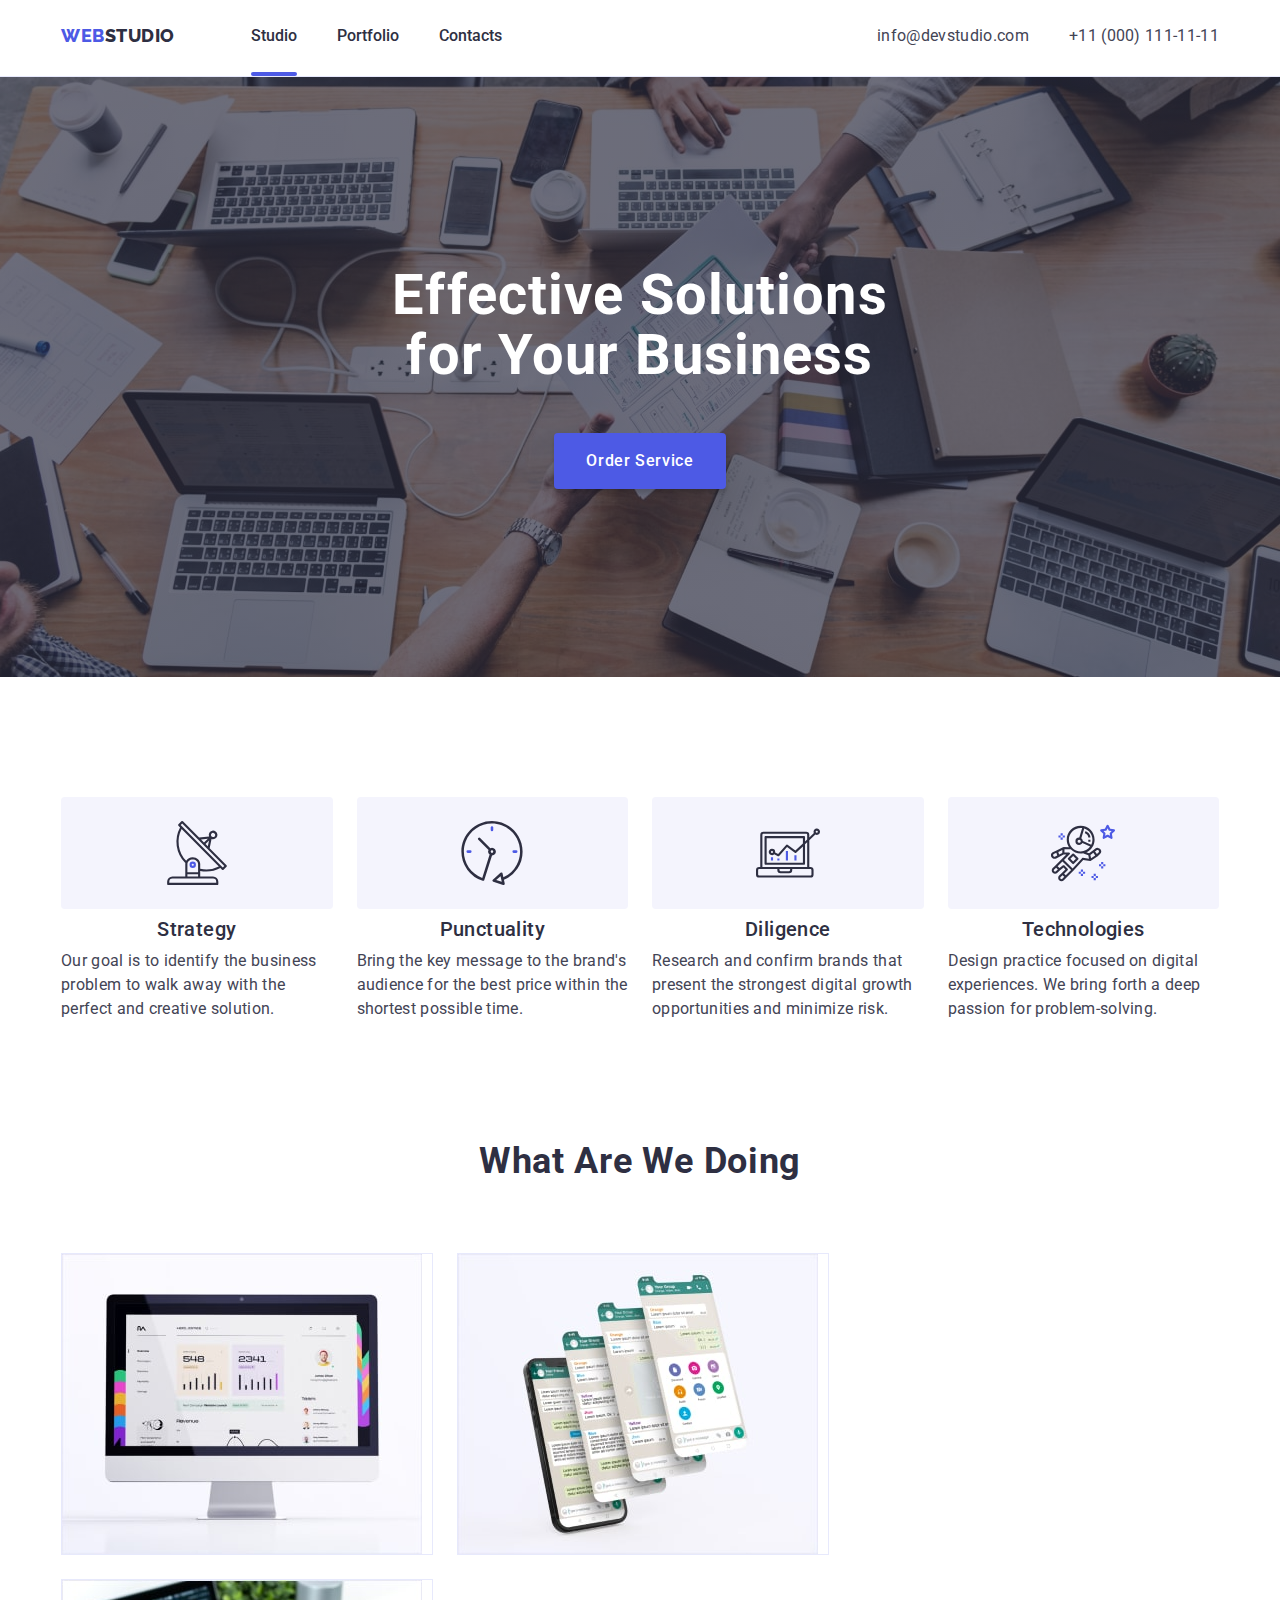
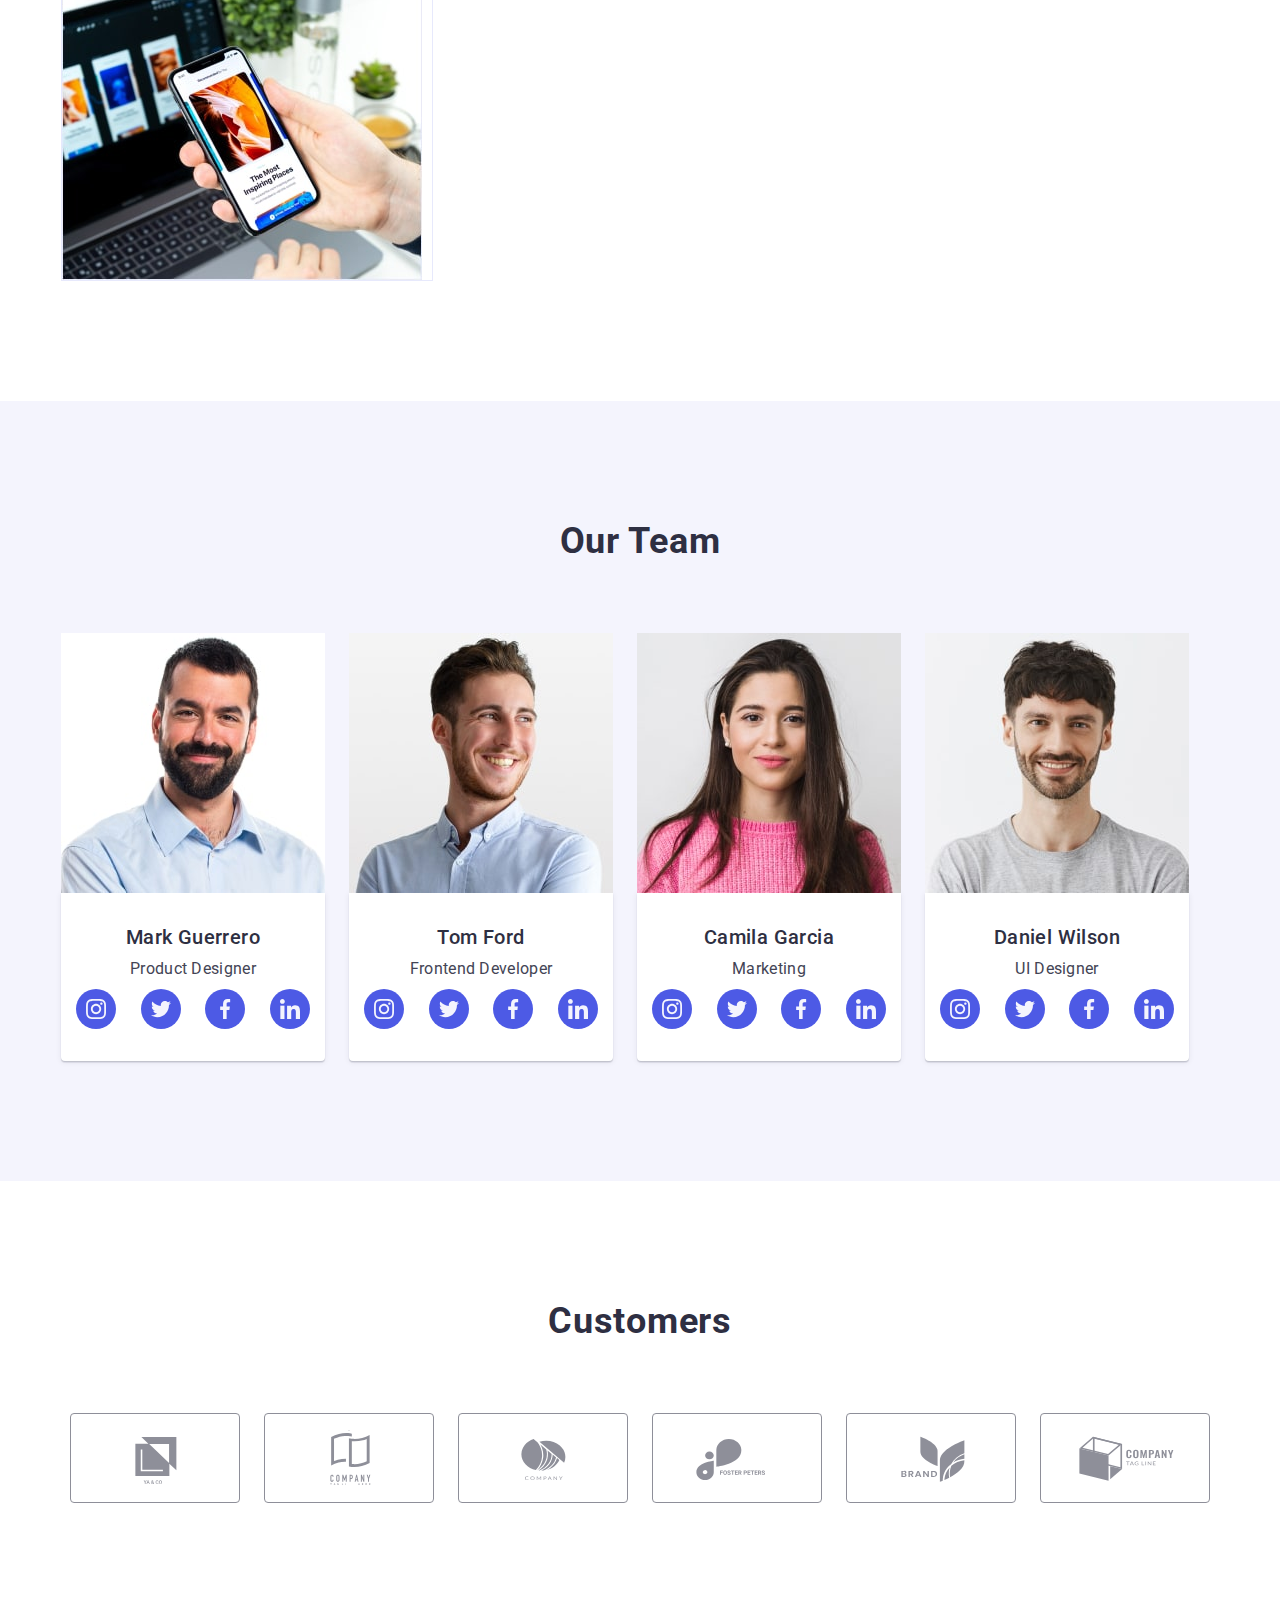
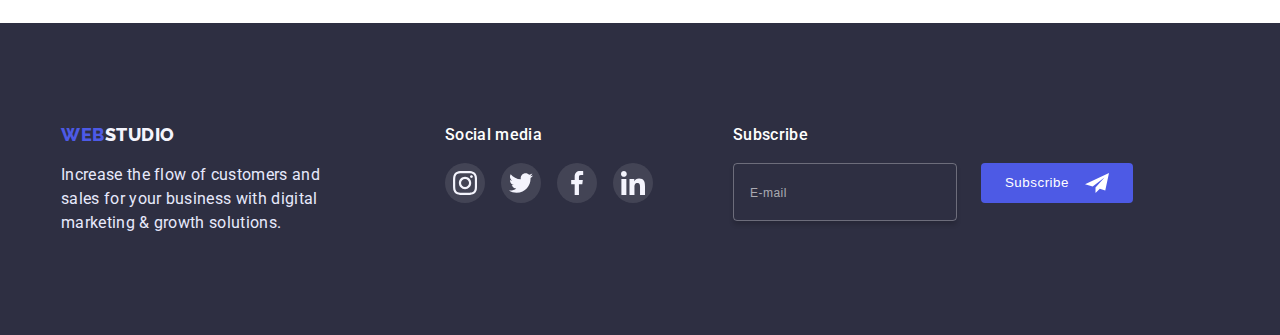
==== commit 68c98005: "ДЗ-7(v_11.03.22)" ====
--- a/index.html
+++ b/index.html
@@ -193,18 +193,29 @@
           <h2 class="services-title section-title">What Are We Doing</h2>
           <ul class="services-list list">
             <li class="services-img">
-              <img src="./images/rectange-1a.jpg" alt="PC" width="360" />
+              <img
+                srcset="./images/Rectangle-1@2.jpg 2x"
+                src="./images/Rectangle-1.jpg"
+                alt="PC"
+                width="360"
+              />
             </li>
 
             <li class="services-img">
               <img
-                src="./images/rectange-2a.jpg"
+                srcset="./images/Rectangle-2@2.jpg 2x"
+                src="./images/Rectangle-2.jpg"
                 alt="smartphone"
                 width="360"
               />
             </li>
             <li class="services-img">
-              <img src="./images/rectange-3a.jpg" alt="laptop" width="360" />
+              <img
+                srcset="./images/Rectangle-3@2.jpg 2x"
+                src="./images/Rectangle-3.jpg"
+                alt="laptop"
+                width="360"
+              />
             </li>
           </ul>
         </div>
@@ -217,7 +228,8 @@
             <li class="team-person">
               <img
                 class="team-percon-img"
-                src="./images/phototeam-1a.jpg"
+                srcset="./images/team-1@2.jpg 2x"
+                src="./images/team-1.jpg"
                 alt="Product Designer"
                 width="264"
               />
@@ -266,7 +278,8 @@
             <li class="team-person">
               <img
                 class="team-percon-img"
-                src="./images/phototeam-2a.jpg"
+                srcset="./images/team-2@2.jpg 2x"
+                src="./images/team-2.jpg"
                 alt="Frontend Developer"
                 width="264"
               />
@@ -314,7 +327,8 @@
             <li class="team-person">
               <img
                 class="team-percon-img"
-                src="./images/phototeam-3a.jpg"
+                srcset="./images/team-3@2.jpg 2x"
+                src="./images/team-3.jpg"
                 alt="Marketing"
                 width="264"
               />
@@ -360,7 +374,8 @@
             <li class="team-person">
               <img
                 class="team-percon-img"
-                src="./images/phototeam-4a.jpg"
+                srcset="./images/team-4@2.jpg 2x"
+                src="./images/team-4.jpg"
                 alt="UI Designer"
                 width="264"
               />
@@ -615,7 +630,7 @@
       </div>
     </div>
 
-    <!-- <script src="./js/modal.js"></script> -->
+    <script src="./js/modal.js"></script>
     <script src="./js/mobile-menu.js"></script>
   </body>
 </html>
--- a/css/styles.css
+++ b/css/styles.css
@@ -119,6 +119,9 @@
   clip: rect(0 0 0 0);
   overflow: hidden;
 }
+.no-scroll {
+  overflow: hidden;
+}
 /*==================================\COMPONENTS=====*/
 /*--------------------------------------HEADER------*/
 .header {
@@ -151,7 +154,14 @@
   background-position: center;
   background-size: cover;
 }
-/* max-width: var(--max-width-section); */
+/* Медіаправила для зобрежень mobile 2х */
+@media screen and (min-device-pixel-ratio: 2) and (max-width: 767px),
+  screen and (min-resolution: 192dpi) and (max-width: 767px),
+  screen and (min-resolution: 2dppx) and (max-width: 767px) {
+  .hero {
+    background-image: url(../images/people-office-heder-mob-x2.jpg);
+  }
+}
 
 .hero-box {
   margin-left: auto;
@@ -236,11 +246,11 @@
 .team-person-text {
   margin-bottom: 8px;
 }
-.social-list-item {
-}
+
 .social-list .social-link {
   background-color: var(--theme-dark);
 }
+
 /*можна виконати як background-image у посиланні 
 social-link задавши посиланню висоту і ширину,
  але не буде динамічного кольору*/
@@ -302,9 +312,7 @@
   margin-left: auto;
   text-align: left;
 }
-.footer-container {
-  /* display: flex; */
-}
+
 .footer-logo-box {
   text-align: center;
 }
@@ -403,8 +411,7 @@
   padding-top: 96px;
   padding-bottom: 120px;
 }
-.portfolio-box {
-}
+
 .filter {
   margin-bottom: 72px;
 
@@ -476,8 +483,7 @@
   border-left: 1px solid var(--text-color-light);
   border-right: 1px solid var(--text-color-light);
 }
-.example-coment {
-}
+
 /*----------------------------------------Overlay--*/
 .example-link-overlay {
   position: relative;
@@ -510,7 +516,6 @@
 }
 
 /*----------------------------------------Modal--*/
-
 .backdrop {
   position: fixed;
   top: 0;
@@ -518,30 +523,33 @@
   height: 100%;
   background-color: rgba(46, 47, 66, 0.4);
   transition: opacity 300ms linear, visibility 300ms linear;
-}
-
+  overflow-y: auto;
+}
 .modal {
   position: absolute;
-  top: 50%;
+  top: 96px;
   left: 50%;
-  transform: translate(-50%, -50%) scale(1);
+  transform: translate(-50%, 0) scale(1);
   transition: transform 300ms linear;
-  width: 408px;
-  min-height: 576px;
+  width: 100%;
+  max-width: 392px;
+  min-height: 586px;
   background: #fcfcfc;
   box-shadow: 0px 1px 1px rgba(0, 0, 0, 0.14), 0px 1px 3px rgba(0, 0, 0, 0.12),
     0px 2px 1px rgba(0, 0, 0, 0.2);
   border-radius: 4px;
   padding-top: 24px;
-  padding-left: 24px;
-  padding-right: 24px;
+  padding-left: 15px;
+  padding-right: 15px;
   padding-bottom: 24px;
-}
-/*--Стан схованої модалки:--*/
+  overflow: auto;
+}
+
+/*(--Стан схованої модалки:--*/
+
 .backdrop.is-hidden .modal {
   transform: translate(-50%, -50%) scale(0);
 }
-
 .btn-modal-close {
   display: flex;
   justify-content: center;
@@ -551,39 +559,27 @@
   border-radius: 50%;
   background: var(--text-color-light);
   border: 1px solid rgba(0, 0, 0, 0.1);
-
   margin-left: auto;
   margin-bottom: 24px;
   padding: 0;
   transition: background var(--h-timing-duration) var(--h-timing-function);
-}
-.btn-modal-close:focus,
-.btn-modal-close:hover {
-  background: var(--akcent-color);
 }
 .modal-close-icon {
   width: 8px;
   height: 8px;
   transition: fill var(--h-timing-duration) var(--h-timing-function);
 }
-.btn-modal-close:focus .modal-close-icon,
-.btn-modal-close:hover .modal-close-icon {
-  fill: var(--color-theme-dark);
-}
 .is-hidden {
   opacity: 0;
   visibility: hidden;
   pointer-events: none;
 }
-/*--замість is-hidden можна display:none,
+/*(--замість is-hidden можна display:none,
 але він не анімується*/
 
 /*-----------------------------------------Modal-Form--*/
-.modal-form {
-}
 .modal-title {
   font-weight: 500;
-  /*font-size: 16px;*/
   line-height: var(--typical-lh);
   letter-spacing: var(--typical-ls);
   color: var(--main-title-color);
@@ -605,7 +601,6 @@
 }
 .modal-input-wrap-span {
   position: relative;
-  /*--margin-bottom: 8px;--*/
   display: block;
 }
 .modal-input-wrap-div {
@@ -657,14 +652,12 @@
   height: 56px;
   background: var(--theme-dark);
   font-weight: 500;
-  /*font-size: 16px;*/
   line-height: var(--typical-lh);
   box-shadow: 0px 4px 4px rgba(0, 0, 0, 0.15);
   border-radius: 4px;
   border-style: none;
   color: var(--color-theme-dark);
   letter-spacing: 0.04em;
-  /*--text-align: center;--*/
   padding-left: 16px;
   padding-right: 16px;
 
@@ -674,10 +667,6 @@
   transition: background-color var(--h-timing-duration) var(--h-timing-function);
 }
 
-.btn-modal-send:hover,
-.btn-modal-send:focus {
-  background-color: var(--akcent-color);
-}
 .modal-form-message {
   width: 100%;
   height: 120px;
@@ -691,7 +680,7 @@
   transition: border-color var(--h-timing-duration);
   display: block;
 }
-/*--Зміна властивостей текста placeholder--*/
+/*(--Зміна властивостей текста placeholder--*/
 .modal-form-message::placeholder {
   font-size: 12px;
   line-height: 1.33;
@@ -706,6 +695,7 @@
 
 .modal-form-check-desc {
   display: flex;
+  flex-wrap: wrap;
   align-items: center;
 
   font-size: 12px;
@@ -714,7 +704,7 @@
   color: #757575;
   margin-bottom: 24px;
 }
-/*--Створення пробілу (коли схлопнулись флекс елементи з текстом)
+/*(--Створення пробілу (коли схлопнулись флекс елементи з текстом)
 &nbsp - це оригінальний пробіл від браузера--*/
 .policy-link {
   color: var(--theme-dark);
@@ -736,12 +726,17 @@
   background-repeat: no-repeat;
   background-position: 50% 50%;
 }
-/*--Сховати оригінальний чекбокс - додати йому клас --*/
-/*--Фокус на чекбокс - (має бути на інтерактивних елементах) -
+/*(--Сховати оригінальний чекбокс - додати йому клас --*/
+/*(--Фокус на чекбокс - (має бути на інтерактивних елементах) -
 на бефор повісити фокус не можна. Робимо фейковий фокус--*/
+
 .modal-form-check:focus + .modal-form-check-desc::before {
   outline: none;
   border-color: var(--theme-dark);
 }
-/*--інший варіант фейкового фокусу - створити лейбл, вставити 
+
+/*(--інший варіант фейкового фокусу - створити лейбл, вставити 
 svg іконку з опасіті 0, і при чек змінювати опасіті на 1--*/
+
+/* ----ФОНОВІ ЗОБРАЖЕННЯ- через медіаправила- */
+/* ----КОНТЕКСТОВІ ЗОБРАЖЕННЯ- в html через - srcset */
--- a/css/mobile.css
+++ b/css/mobile.css
@@ -5,7 +5,11 @@
     margin-right: auto;
   }
 }
-
+@media screen and (max-width: 319px) {
+  body {
+    overflow: auto;
+  }
+}
 @media screen and (max-width: 767px) {
   .header-navigation,
   .header-address,
@@ -48,12 +52,9 @@
     flex-direction: column;
     justify-content: space-between;
     align-items: start;
-    overflow: auto;
+    /* overflow: auto; */
   }
 
-  .no-scroll {
-    overflow: hidden;
-  }
   .mobile-menu-close-btn {
     position: absolute;
     top: 24px;
--- a/css/tablet.css
+++ b/css/tablet.css
@@ -20,6 +20,11 @@
   .logo-theme-light {
     margin-bottom: 12px;
   }
+  .active {
+    color: var(--akcent-color);
+  }
+
+  /*--------------------------------------HEADER------*/
   .header-link {
     display: block;
     font-weight: 500;
@@ -29,13 +34,10 @@
     transition-duration: var(--h-timing-duration);
     transition-timing-function: var(--h-timing-function);
   }
-  .active {
-    color: var(--akcent-color);
-  }
-  .active {
+  .header-list-item .active {
     position: relative;
   }
-  .active::after {
+  .header-list-item .active::after {
     position: absolute;
     left: 0;
     bottom: -24px;
@@ -52,6 +54,7 @@
   }
   .header-link:focus {
     color: var(--akcent-color);
+    outline: none;
   }
   .header-mail,
   .header-tel {
@@ -69,10 +72,10 @@
   .header-mail:focus,
   .header-tel:focus {
     color: var(--akcent-color);
+    outline: none;
   }
   /* -------------------------------Hero-- */
   .hero {
-    padding-top: 112px;
     padding-bottom: 108px;
     background-image: linear-gradient(
         rgba(46, 47, 66, 0.7),
@@ -81,6 +84,14 @@
       url(../images/people-office-heder-tabl-x1.jpg);
     max-width: var(--max-width-section);
   }
+  /* Медіаправила для зобрежень tablet 2х */
+  @media screen and (min-device-pixel-ratio: 2) and (min-width: 768px),
+    screen and (min-resolution: 192dpi) and (min-width: 768px),
+    screen and (min-resolution: 2dppx) and (min-width: 768px) {
+    .hero {
+      background-image: url(../images/people-office-heder-tabl-x2.jpg);
+    }
+  }
   .hero-box {
     max-width: 496px;
     padding: 0;
@@ -97,6 +108,7 @@
   }
   .hero-btn:focus {
     background-color: var(--akcent-color);
+    outline: none;
   }
   /* -------------------------Concept---- */
   .concept-list {
@@ -104,7 +116,6 @@
     flex-wrap: wrap;
     margin-top: -72px;
     margin-left: -24px;
-    /* gap: 24px; */
   }
   .concept-item {
     width: calc((100% - 48px) / 2);
@@ -142,6 +153,7 @@
   }
   .social-link:focus {
     background-color: var(--akcent-color);
+    outline: none;
   }
 
   /* ----------------------------Customers */
@@ -153,13 +165,13 @@
   }
   .customers-container {
     margin-left: -24px;
-    /* gap: 16px; */
   }
   .customers-item {
     margin-left: 24px;
   }
   .customers-logo:focus {
     border-color: var(--akcent-color);
+    outline: none;
   }
   .customers-img {
     width: 104px;
@@ -169,6 +181,7 @@
   }
   .customers-logo:focus .customers-img {
     fill: var(--akcent-color);
+    outline: none;
   }
 
   /* ----------------------Footer-- */
@@ -216,5 +229,23 @@
 
   .btn-subscribe:focus {
     background-color: var(--akcent-color);
+    outline: none;
+  }
+
+  /*--------------------------------------PORTFOLIO---*/
+  /*----------------------------------------Overlay--*/
+  /*----------------------------------------Modal--*/
+  .modal {
+    max-width: 408px;
+  }
+  .btn-modal-close:focus {
+    background: var(--akcent-color);
+  }
+  .btn-modal-close:focus .modal-close-icon {
+    fill: var(--color-theme-dark);
+  }
+  /*-----------------------------------------Modal-Form--*/
+  .btn-modal-send:focus {
+    background-color: var(--akcent-color);
   }
 }
--- a/css/desktop.css
+++ b/css/desktop.css
@@ -11,18 +11,20 @@
   }
 
   /* --------------------COMPONENTS-- */
-  /* .section-title {
-  font-size: 36px;
-  line-height: 1.11;
-  letter-spacing: var(--typical-ls);
-  color: var(--main-title-color);
-  text-align: center;
-  } */
   .logo {
     line-height: calc(24 / 18);
   }
+  .logo-theme-light {
+    margin-right: 76px;
+  }
+  .active {
+    color: var(--akcent-color);
+  }
+  /*font-size: 16px;*/
+  /*--------------------------------------HEADER------*/
   .header-container {
     padding-bottom: 28px;
+    justify-content: start;
   }
   .header-navigation {
     margin-bottom: 0;
@@ -36,20 +38,13 @@
     transition-duration: var(--h-timing-duration);
     transition-timing-function: var(--h-timing-function);
   }
-  .active {
-    color: var(--akcent-color);
-  }
-  .header-address-list {
-    display: flex;
-    gap: 40px;
-  }
-
-  /*font-size: 16px;*/
-
-  .active {
+  .header-list-item .active {
     position: relative;
   }
-  .active::after {
+  /* .header-list-item {
+  position: relative;
+  } */
+  .header-list-item .active::after {
     position: absolute;
     left: 0;
     bottom: -28px;
@@ -70,8 +65,20 @@
   .header-link:hover,
   .header-link:focus {
     color: var(--akcent-color);
-  }
-
+    outline: none;
+  }
+  .header-address {
+    margin-left: auto;
+  }
+  .header-address-list {
+    display: flex;
+    gap: 40px;
+  }
+  /*(Або варіант відступу емейл та телеф: 
+  .header-address-item:not(:last-child) {
+  margin-right: 40px;  або
+  .header-list .header-list-item + .header-list-item {
+  margin-left: 40px;}--)*/
   .header-mail,
   .header-tel {
     font-weight: 400;
@@ -97,36 +104,13 @@
   .header-mail:hover,
   .header-mail:focus {
     color: var(--akcent-color);
+    outline: none;
   }
   .header-tel:hover,
   .header-tel:focus {
     color: var(--akcent-color);
-  }
-
-  /* .header-list-item {
-  position: relative;
-  } */
-  /*(Або варіант відступу емейл та телеф: 
-  .header-address-item:not(:last-child) {
-  margin-right: 40px;
-  }*/
-  /* .header-address {
-  margin-left: auto;
-  } */
-  /* 
-  .header-list {
-  display: flex;
-  gap: 40px;
-  } */
-  /*-- (як альтернатива для "gap" можливі варіанти: 
-  .header-list-item:not(:last-child) {
-  margin-right: 40px;
-  }
-  або
-  .header-list .header-list-item + .header-list-item {
-  margin-left: 40px;
-  }--)*/
-
+    outline: none;
+  }
   /* -------------------------------Hero-- */
   .hero {
     padding-top: 188px;
@@ -138,11 +122,18 @@
       url(../images/people-office-heder-desk-x1.jpg);
     max-width: var(--max-width-section);
   }
+  /* Медіаправила для зобрежень desctop 2х */
+  @media screen and (min-device-pixel-ratio: 2) and (min-width: 1200px),
+    screen and (min-resolution: 192dpi) and (min-width: 1200px),
+    screen and (min-resolution: 2dppx) and (min-width: 1200px) {
+    .hero {
+      background-image: url(../images/people-office-heder-desk-x2.jpg);
+    }
+  }
   .hero-box {
     max-width: 496px;
     padding: 0;
   }
-
   .hero-title {
     margin-bottom: 48px;
     font-size: 56px;
@@ -156,7 +147,7 @@
   .hero-btn:hover,
   .hero-btn:focus {
     background-color: var(--akcent-color);
-    /*box-shadow: 0px 4px 4px rgba(0, 0, 0, 0.15);*/
+    outline: none;
   }
 
   /*-----------------------------------Concept--*/
@@ -169,7 +160,7 @@
     flex-wrap: wrap;
     gap: 24px;
   }
-  /* Як варіант замість gap:
+  /*( Як варіант замість gap:
   .concept-item {
   width: calc((100% - 72px) / 4);
   margin-right: 24px;
@@ -244,20 +235,23 @@
     transition-duration: var(--h-timing-duration);
     transition-timing-function: var(--h-timing-function);
   }
-  /*можна виконати як background-image у посиланні 
+  /*(можна виконати як background-image у посиланні 
   social-link задавши посиланню висоту і ширину,
   але не буде динамічного кольору*/
 
   .social-link:hover,
   .social-link:focus {
     background-color: var(--akcent-color);
-  }
-
+    outline: none;
+  }
   /*==========================================/TEAM===*/
   /* ------------------------------Customers-- */
   .customers {
     padding-top: 120px;
     padding-bottom: 120px;
+    transition-property: border-color;
+    transition-duration: var(--h-timing-duration);
+    transition-timing-function: var(--h-timing-function);
   }
   .customers-container {
     gap: 24px;
@@ -268,7 +262,6 @@
     margin-left: 0;
     margin-top: 0;
   }
-
   .customers-logo {
     width: 168px;
     transition-property: border-color;
@@ -278,6 +271,7 @@
   .customers-logo:hover,
   .customers-logo:focus {
     border-color: var(--akcent-color);
+    outline: none;
   }
   .customers-img {
     width: 104px;
@@ -322,11 +316,6 @@
   .footer-heading {
     text-align: left;
   }
-  /* (.footer-social-list {
-    list-style: none;
-    display: flex;
-    gap: 16px;
-  } */
   .footer-social-list .social-link {
     transition-property: background-color;
     transition-duration: var(--h-timing-duration);
@@ -335,19 +324,38 @@
   .footer-social-list .social-link:hover,
   .footer-social-list .social-link:focus {
     background-color: #31d0aa;
+    outline: none;
   }
   .footer-subscribe-box {
     display: flex;
     gap: 24px;
   }
-
   .btn-subscribe {
     margin-top: 0;
   }
-
   .btn-subscribe:hover,
   .btn-subscribe:focus {
     background-color: var(--akcent-color);
-  }
-  /*(box-shadow: 0px 4px 4px rgba(0, 0, 0, 0.15);)*/
+    outline: none;
+  }
+
+  /*----------------------------------------Modal--*/
+  .modal {
+    max-width: 408px;
+    min-height: 584px;
+  }
+  .btn-modal-close:focus,
+  .btn-modal-close:hover {
+    background: var(--akcent-color);
+    outline: none;
+  }
+  .btn-modal-close:focus .modal-close-icon,
+  .btn-modal-close:hover .modal-close-icon {
+    fill: var(--color-theme-dark);
+  }
+  /*-----------------------------------------Modal-Form--*/
+  .btn-modal-send:hover,
+  .btn-modal-send:focus {
+    background-color: var(--akcent-color);
+  }
 }
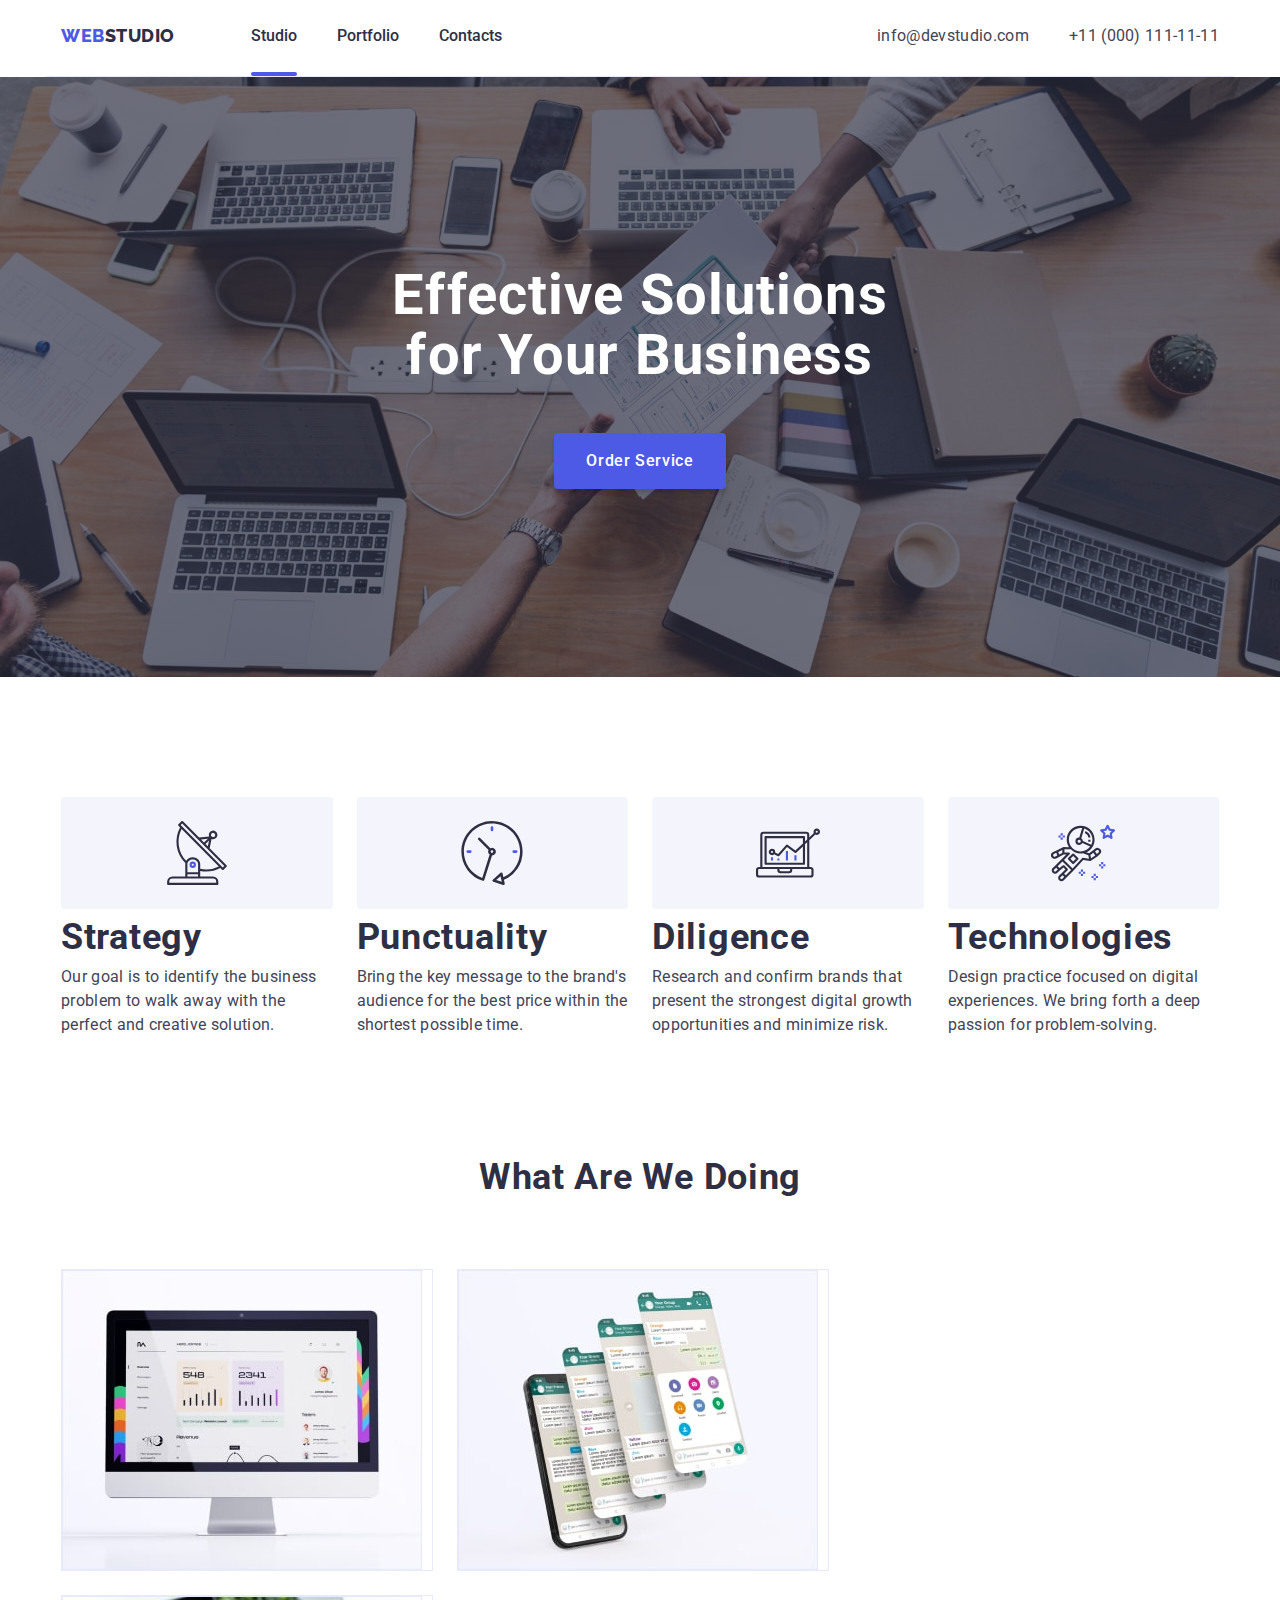
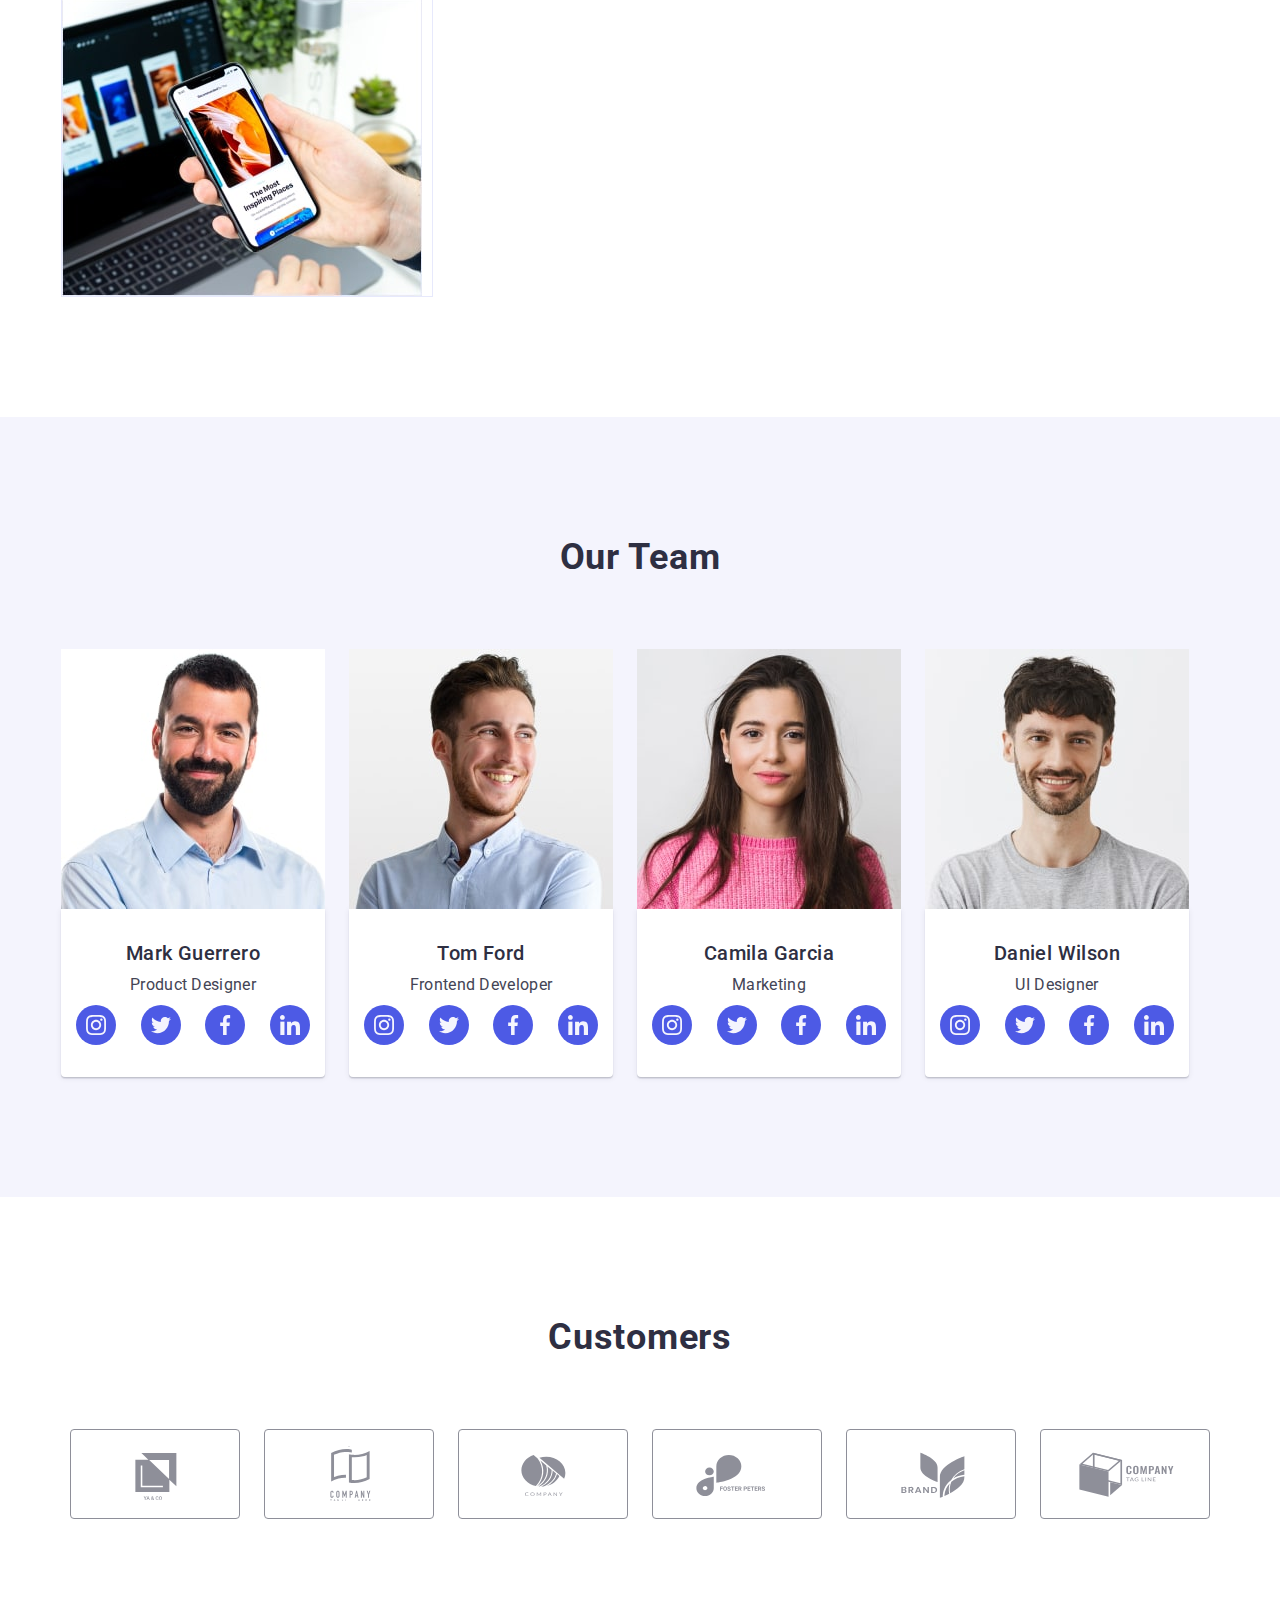
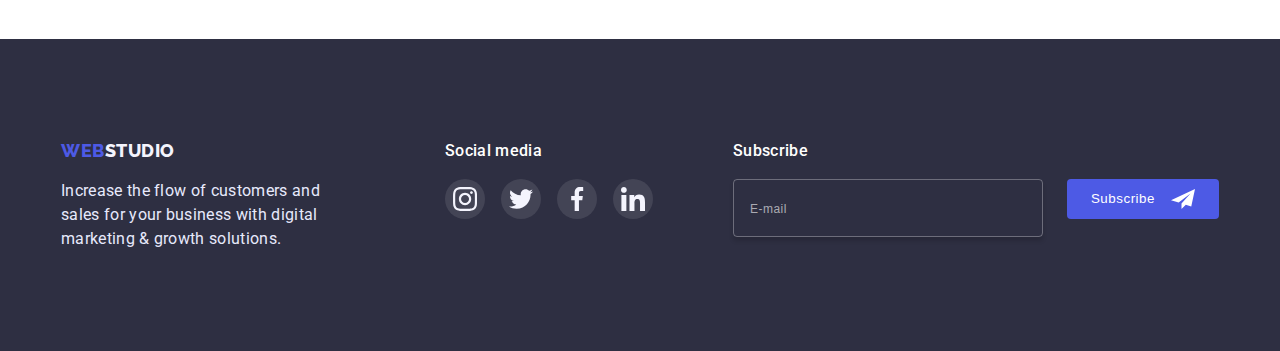
==== commit 1040608f: "ДЗ-7(v_12.03.22)" ====
--- a/index.html
+++ b/index.html
@@ -24,6 +24,7 @@
     />
   </head>
   <body>
+    <!-- ------------------------HEADER -->
     <header class="header">
       <div class="container header-container">
         <a href="./index.html" class="logo logo-theme-light link">
@@ -77,7 +78,9 @@
           <div class="">
             <ul class="list">
               <li class="mobile-menu-item">
-                <a class="mobile-menu-link link" href="./index.html">Studio</a>
+                <a class="mobile-menu-link link active" href="./index.html"
+                  >Studio</a
+                >
               </li>
               <li class="mobile-menu-item">
                 <a class="mobile-menu-link link" href="./portfolio.html"
@@ -85,7 +88,7 @@
                 >
               </li>
               <li class="mobile-menu-item">
-                <a class="mobile-menu-link link active" href="">Contacts</a>
+                <a class="mobile-menu-link link" href="">Contacts</a>
               </li>
             </ul>
           </div>
@@ -484,62 +487,64 @@
     </main>
     <!----------------------FOOTER----------------->
     <footer class="footer">
-      <div class="footer-container container">
-        <div class="footer-logo-box">
-          <a class="logo logo-theme-dark link" href=""
-            ><span class="akcent">web</span>studio</a
-          >
-          <p class="footer-text">
-            Increase the flow of customers and sales for your business with
-            digital marketing & growth solutions.
-          </p>
-        </div>
-
-        <div class="footer-social-box">
-          <p class="footer-heading">Social media</p>
-          <ul class="footer-social-list">
-            <li class="footer-social-item">
-              <a class="social-link" href="">
-                <svg class="social-icon" width="24" height="24">
-                  <use href="./images/sprite.svg#icon-instagram"></use>
-                </svg>
-              </a>
-            </li>
-            <li class="footer-social-item">
-              <a class="social-link" href="">
-                <svg class="social-icon" width="24" height="24">
-                  <use href="./images/sprite.svg#icon-twitter"></use>
-                </svg>
-              </a>
-            </li>
-            <li class="footer-social-item">
-              <a class="social-link" href="">
-                <svg class="social-icon" width="24" height="24">
-                  <use href="./images/sprite.svg#icon-facebook"></use>
-                </svg>
-              </a>
-            </li>
-
-            <li class="footer-social-item">
-              <a class="social-link" href="">
-                <svg class="social-icon" width="24" height="24">
-                  <use href="./images/sprite.svg#icon-linkedin"></use>
-                </svg>
-              </a>
-            </li>
-          </ul>
-        </div>
-        <div class="footer-subscribe">
-          <p class="footer-heading">Subscribe</p>
-          <form class="footer-subscribe-box">
-            <input
-              type="email"
-              class="subscribe-input"
-              name="subscribe-email"
-              placeholder="E-mail"
-            />
-            <button class="btn-subscribe" type="submit">Subscribe</button>
-          </form>
+      <div class="container">
+        <div class="footer-container">
+          <div class="footer-logo-box">
+            <a class="logo logo-theme-dark link" href=""
+              ><span class="akcent">web</span>studio</a
+            >
+            <p class="footer-text">
+              Increase the flow of customers and sales for your business with
+              digital marketing & growth solutions.
+            </p>
+          </div>
+
+          <div class="footer-social-box">
+            <p class="footer-heading">Social media</p>
+            <ul class="footer-social-list">
+              <li class="footer-social-item">
+                <a class="social-link" href="">
+                  <svg class="social-icon" width="24" height="24">
+                    <use href="./images/sprite.svg#icon-instagram"></use>
+                  </svg>
+                </a>
+              </li>
+              <li class="footer-social-item">
+                <a class="social-link" href="">
+                  <svg class="social-icon" width="24" height="24">
+                    <use href="./images/sprite.svg#icon-twitter"></use>
+                  </svg>
+                </a>
+              </li>
+              <li class="footer-social-item">
+                <a class="social-link" href="">
+                  <svg class="social-icon" width="24" height="24">
+                    <use href="./images/sprite.svg#icon-facebook"></use>
+                  </svg>
+                </a>
+              </li>
+
+              <li class="footer-social-item">
+                <a class="social-link" href="">
+                  <svg class="social-icon" width="24" height="24">
+                    <use href="./images/sprite.svg#icon-linkedin"></use>
+                  </svg>
+                </a>
+              </li>
+            </ul>
+          </div>
+          <div class="footer-subscribe">
+            <p class="footer-heading">Subscribe</p>
+            <form class="footer-subscribe-box">
+              <input
+                type="email"
+                class="subscribe-input"
+                name="subscribe-email"
+                placeholder="E-mail"
+              />
+              <button class="btn-subscribe" type="submit">Subscribe</button>
+            </form>
+          </div>
         </div>
       </div>
     </footer>
--- a/css/styles.css
+++ b/css/styles.css
@@ -125,7 +125,7 @@
 /*==================================\COMPONENTS=====*/
 /*--------------------------------------HEADER------*/
 .header {
-  border-bottom: 1px solid var(--text-color-light);
+  /* border-bottom: 1px solid var(--text-color-light); */
 }
 .header-container {
   display: flex;
@@ -133,6 +133,7 @@
   justify-content: space-between;
   padding-top: 24px;
   padding-bottom: 24px;
+  border-bottom: 1px solid var(--text-color-light);
 }
 /*=================================/HEADER======*/
 
@@ -159,7 +160,11 @@
   screen and (min-resolution: 192dpi) and (max-width: 767px),
   screen and (min-resolution: 2dppx) and (max-width: 767px) {
   .hero {
-    background-image: url(../images/people-office-heder-mob-x2.jpg);
+    background-image: linear-gradient(
+        rgba(46, 47, 66, 0.7),
+        rgba(46, 47, 66, 0.7)
+      ),
+      url(../images/people-office-heder-mob-x2.jpg);
   }
 }
 
@@ -225,6 +230,8 @@
 .team-person {
   max-width: 100%;
   display: block;
+}
+.team-person:not(:last-child) {
   margin-bottom: 72px;
 }
 /*(text-align: center;)*/
@@ -244,6 +251,7 @@
   text-align: center;
 }
 .team-person-text {
+  font-weight: 400;
   margin-bottom: 8px;
 }
 
@@ -267,15 +275,16 @@
 .customers-container {
   display: flex;
   flex-wrap: wrap;
+  gap: 16px;
   justify-content: center;
-  margin-top: -72px;
-  margin-left: -16px;
+  /* margin-top: -72px;
+  margin-left: -16px; */
 }
 /*justify-content: center;*/
-.customers-item {
+/* .customers-item {
   margin-top: 72px;
   margin-left: 16px;
-}
+} */
 .customers-logo {
   display: flex;
   flex-wrap: wrap;
@@ -360,6 +369,7 @@
   border: 1px solid rgba(255, 255, 255, 0.3);
   box-shadow: 0px 4px 4px rgba(0, 0, 0, 0.15);
   border-radius: 4px;
+  transition: border-color var(--h-timing-duration);
 }
 .subscribe-input::placeholder {
   font-weight: 400;
@@ -368,7 +378,10 @@
   letter-spacing: 0.04em;
   color: rgba(255, 255, 255, 0.6);
 }
-
+.subscribe-input:focus {
+  outline: none;
+  border-color: var(--theme-dark);
+}
 .btn-subscribe {
   display: flex;
   gap: 16px;
@@ -407,17 +420,25 @@
 }
 /*=========================================/FOOTER==*/
 /*--------------------------------------PORTFOLIO---*/
+.header-portfolio {
+  /* border: 1px solid #e7e9fc;
+  box-shadow: 0px 2px 1px rgba(46, 47, 66, 0.08),
+    0px 1px 1px rgba(46, 47, 66, 0.16), 0px 1px 6px rgba(46, 47, 66, 0.08); */
+}
 .portfolio-section {
-  padding-top: 96px;
-  padding-bottom: 120px;
-}
-
+  padding-top: 48px;
+  padding-bottom: 48px;
+}
 .filter {
-  margin-bottom: 72px;
-
-  display: flex;
-  gap: 24px;
-  justify-content: center;
+  margin-bottom: 48px;
+  display: flex;
+  flex-wrap: wrap;
+  gap: 16px;
+  justify-content: start;
+  margin-top: -8px;
+}
+.filter-component {
+  margin-top: 8px;
 }
 .filter-btn {
   padding: 12px 24px;
@@ -451,7 +472,7 @@
   gap: 24px;
 }
 .example {
-  width: calc((100% - 48px) / 3);
+  width: 100%;
   background: var(--color-theme-dark);
 }
 .example:not(:nth-child(-n + 3)) {
@@ -483,7 +504,9 @@
   border-left: 1px solid var(--text-color-light);
   border-right: 1px solid var(--text-color-light);
 }
-
+.exam-description .section-heading {
+  text-align: left;
+}
 /*----------------------------------------Overlay--*/
 .example-link-overlay {
   position: relative;
--- a/css/mobile.css
+++ b/css/mobile.css
@@ -33,7 +33,7 @@
     position: fixed;
     width: 100%;
     height: 100%;
-    max-height: 796px;
+    /* max-height: 796px; */
     background-color: var(--color-theme-dark);
     top: 0;
     left: 0;
@@ -73,7 +73,7 @@
     width: 8px;
     height: 8px;
   }
-  .mobile-menu-item {
+  .mobile-menu-item:not(:last-child) {
     margin-bottom: 20px;
   }
   .mobile-menu-link {
@@ -89,7 +89,7 @@
   .mobile-menu-social-box {
     width: 100%;
   }
-  .mobile-address-list {
+  .mobile-address {
     margin-bottom: 48px;
   }
   .mobile-address-item:first-child {
@@ -97,8 +97,8 @@
   }
   .mobile-tel {
     display: block;
-    font-weight: 600;
-    font-size: 30px;
+    font-weight: 700;
+    font-size: 24px;
     line-height: 1.11;
     color: var(--theme-dark);
   }
@@ -131,6 +131,10 @@
   /*----------------------------------------TEAM----*/
 
   /* ------------------------------Customers-- */
-
+  @media screen and (min-width: 452px) {
+    .customers-item:not(:nth-child(-n + 2)) {
+      margin-top: 64px;
+    }
+  }
   /* ---------------------------Footer-- */
 }
--- a/css/tablet.css
+++ b/css/tablet.css
@@ -56,6 +56,9 @@
     color: var(--akcent-color);
     outline: none;
   }
+  .header-address-item {
+    margin-bottom: 6px;
+  }
   .header-mail,
   .header-tel {
     font-weight: 400;
@@ -67,7 +70,6 @@
   }
   .header-mail {
     display: block;
-    margin-bottom: 6px;
   }
   .header-mail:focus,
   .header-tel:focus {
@@ -89,7 +91,11 @@
     screen and (min-resolution: 192dpi) and (min-width: 768px),
     screen and (min-resolution: 2dppx) and (min-width: 768px) {
     .hero {
-      background-image: url(../images/people-office-heder-tabl-x2.jpg);
+      background-image: linear-gradient(
+          rgba(46, 47, 66, 0.7),
+          rgba(46, 47, 66, 0.7)
+        ),
+        url(../images/people-office-heder-tabl-x2.jpg);
     }
   }
   .hero-box {
@@ -114,18 +120,20 @@
   .concept-list {
     display: flex;
     flex-wrap: wrap;
-    margin-top: -72px;
-    margin-left: -24px;
+    gap: 24px;
+    /* margin-top: -72px;
+    margin-left: -24px; */
   }
   .concept-item {
     width: calc((100% - 48px) / 2);
-    margin-left: 24px;
-    margin-top: 72px;
+    /* margin-left: 24px;
+    margin-top: 72px; */
   }
   .concept-item .section-heading {
     font-size: 36px;
     line-height: calc(40 / 36);
     font-weight: 700;
+    text-align: left;
   }
   /*--------------------------------------services-
    секція відсутня в планшетні--*/
@@ -139,12 +147,16 @@
     flex-wrap: wrap;
     gap: 24px;
     max-width: 554px;
-    margin-top: -40px;
+    /* margin-top: -40px; */
   }
   .team-person {
     max-width: calc((100% -24px) / 2);
+  }
+  .team-person:not(:last-child) {
+    margin-bottom: 0;
+  }
+  .team-person:not(:nth-child(-n + 2)) {
     margin-top: 40px;
-    margin-bottom: 0;
   }
   .social-list .social-link {
     transition-property: background-color;
@@ -157,18 +169,22 @@
   }
 
   /* ----------------------------Customers */
+  .customers-container {
+    width: 552px;
+    gap: 24px;
+    margin-right: auto;
+    margin-left: auto;
+  }
+  /* .customers-item {
+    margin-left: 24px;
+  } */
   .customers-logo {
     width: 168px;
     transition-property: border-color;
     transition-duration: var(--h-timing-duration);
     transition-timing-function: var(--h-timing-function);
   }
-  .customers-container {
-    margin-left: -24px;
-  }
-  .customers-item {
-    margin-left: 24px;
-  }
+
   .customers-logo:focus {
     border-color: var(--akcent-color);
     outline: none;
@@ -183,12 +199,21 @@
     fill: var(--akcent-color);
     outline: none;
   }
-
+  @media screen and (max-width: 425px) {
+    .customers-item:nth-child(-n + 2) {
+      margin-top: 64px;
+    }
+  }
   /* ----------------------Footer-- */
   .footer-container {
     display: flex;
     flex-wrap: wrap;
-    padding-left: 108px;
+    width: 552px;
+    margin-left: auto;
+    margin-right: auto;
+  }
+  .footer-text {
+    max-width: 264px;
   }
   .footer-logo-box {
     margin-right: 24px;
@@ -197,7 +222,7 @@
   .footer-social-box {
     margin-top: 0;
     text-align: center;
-    margin-right: 80px;
+    /* margin-right: 80px; */
   }
   .footer-subscribe {
     margin-top: 72px;
--- a/css/desktop.css
+++ b/css/desktop.css
@@ -127,7 +127,11 @@
     screen and (min-resolution: 192dpi) and (min-width: 1200px),
     screen and (min-resolution: 2dppx) and (min-width: 1200px) {
     .hero {
-      background-image: url(../images/people-office-heder-desk-x2.jpg);
+      background-image: linear-gradient(
+          rgba(46, 47, 66, 0.7),
+          rgba(46, 47, 66, 0.7)
+        ),
+        url(../images/people-office-heder-desk-x2.jpg);
     }
   }
   .hero-box {
@@ -195,6 +199,12 @@
   .icon-technologies::before {
     background-image: url(../images/astronaut.svg);
   }
+  .concept-item .section-heading {
+    font-size: 36px;
+    line-height: calc(40 / 36);
+    font-weight: 700;
+    text-align: left;
+  }
 
   /*--------------------------------------services--*/
   .services {
@@ -227,9 +237,10 @@
   }
   .team-person {
     max-width: calc((100% - 72px) / 4);
+  }
+  .team-person:not(:last-child) {
     margin-bottom: 0;
   }
-
   .social-list .social-link {
     transition-property: background-color;
     transition-duration: var(--h-timing-duration);
@@ -312,6 +323,7 @@
   vertical-align: top;)*/
   .footer-subscribe {
     margin-top: 0;
+    flex-grow: 1;
   }
   .footer-heading {
     text-align: left;
@@ -358,4 +370,113 @@
   .btn-modal-send:focus {
     background-color: var(--akcent-color);
   }
+
+  /*--------------------------------------PORTFOLIO---*/
+  .portfolio-section {
+    padding-top: 96px;
+    padding-bottom: 120px;
+  }
+
+  .filter {
+    margin-bottom: 72px;
+
+    display: flex;
+    gap: 24px;
+    justify-content: center;
+  }
+  .filter-btn {
+    padding: 12px 24px;
+
+    color: var(--theme-dark);
+    font-family: inherit;
+    font-size: 16px;
+    background-color: var(--logo-color-light);
+    font-weight: 500;
+    letter-spacing: 0.04em;
+    line-height: var(--typical-lh);
+    border: 1px solid var(--text-color-light);
+    border-radius: 4px;
+
+    transition-property: background-color, color, border-color, box-shadow;
+    transition-duration: var(--h-timing-duration);
+    transition-timing-function: var(--h-timing-function);
+  }
+  .filter-btn:hover,
+  .filter-btn:focus {
+    background-color: var(--akcent-color);
+    color: var(--color-theme-dark);
+    border-color: transparent;
+    box-shadow: 0px 3px 1px rgba(0, 0, 0, 0.1), 0px 2px 1px rgba(0, 0, 0, 0.08),
+      0px 2px 2px rgba(0, 0, 0, 0.12);
+  }
+
+  .examples {
+    display: flex;
+    flex-wrap: wrap;
+    gap: 24px;
+  }
+  .example {
+    width: calc((100% - 48px) / 3);
+    background: var(--color-theme-dark);
+  }
+  .example:not(:nth-child(-n + 3)) {
+    margin-top: 24px;
+  }
+  .example-link {
+    display: block;
+
+    transition-property: box-shadow;
+    transition-duration: var(--h-timing-duration);
+    transition-timing-function: var(--h-timing-function);
+  }
+  .example-link:hover,
+  .example-link:focus {
+    box-shadow: 0px 1px 6px rgba(46, 47, 66, 0.08),
+      0px 1px 1px rgba(46, 47, 66, 0.16), 0px 2px 1px rgba(46, 47, 66, 0.08);
+  }
+  .example-img {
+    width: 100%;
+  }
+
+  .exam-description {
+    padding-top: 32px;
+    padding-bottom: 32px;
+    padding-left: 16px;
+    padding-right: 16px;
+
+    border-bottom: 1px solid var(--text-color-light);
+    border-left: 1px solid var(--text-color-light);
+    border-right: 1px solid var(--text-color-light);
+  }
+
+  /*----------------------------------------Overlay--*/
+  .example-link-overlay {
+    position: relative;
+    overflow: hidden;
+  }
+  .overlay {
+    position: absolute;
+    top: 0;
+    left: 0;
+    height: 100%;
+    overflow: auto;
+
+    transform: translate(0, 100%);
+    transition: transform var(--h-timing-duration) var(--h-timing-function);
+
+    font-weight: 400;
+    font-size: 16px;
+    line-height: var(--typical-lh);
+    letter-spacing: var(--typical-ls);
+    color: var(--logo-color-light);
+    background: var(--theme-dark);
+
+    padding-top: 40px;
+    padding-left: 32px;
+    padding-right: 32px;
+  }
+  .example-link:hover .overlay,
+  .example-link:focus .overlay {
+    transform: translate(0, 0);
+  }
 }
